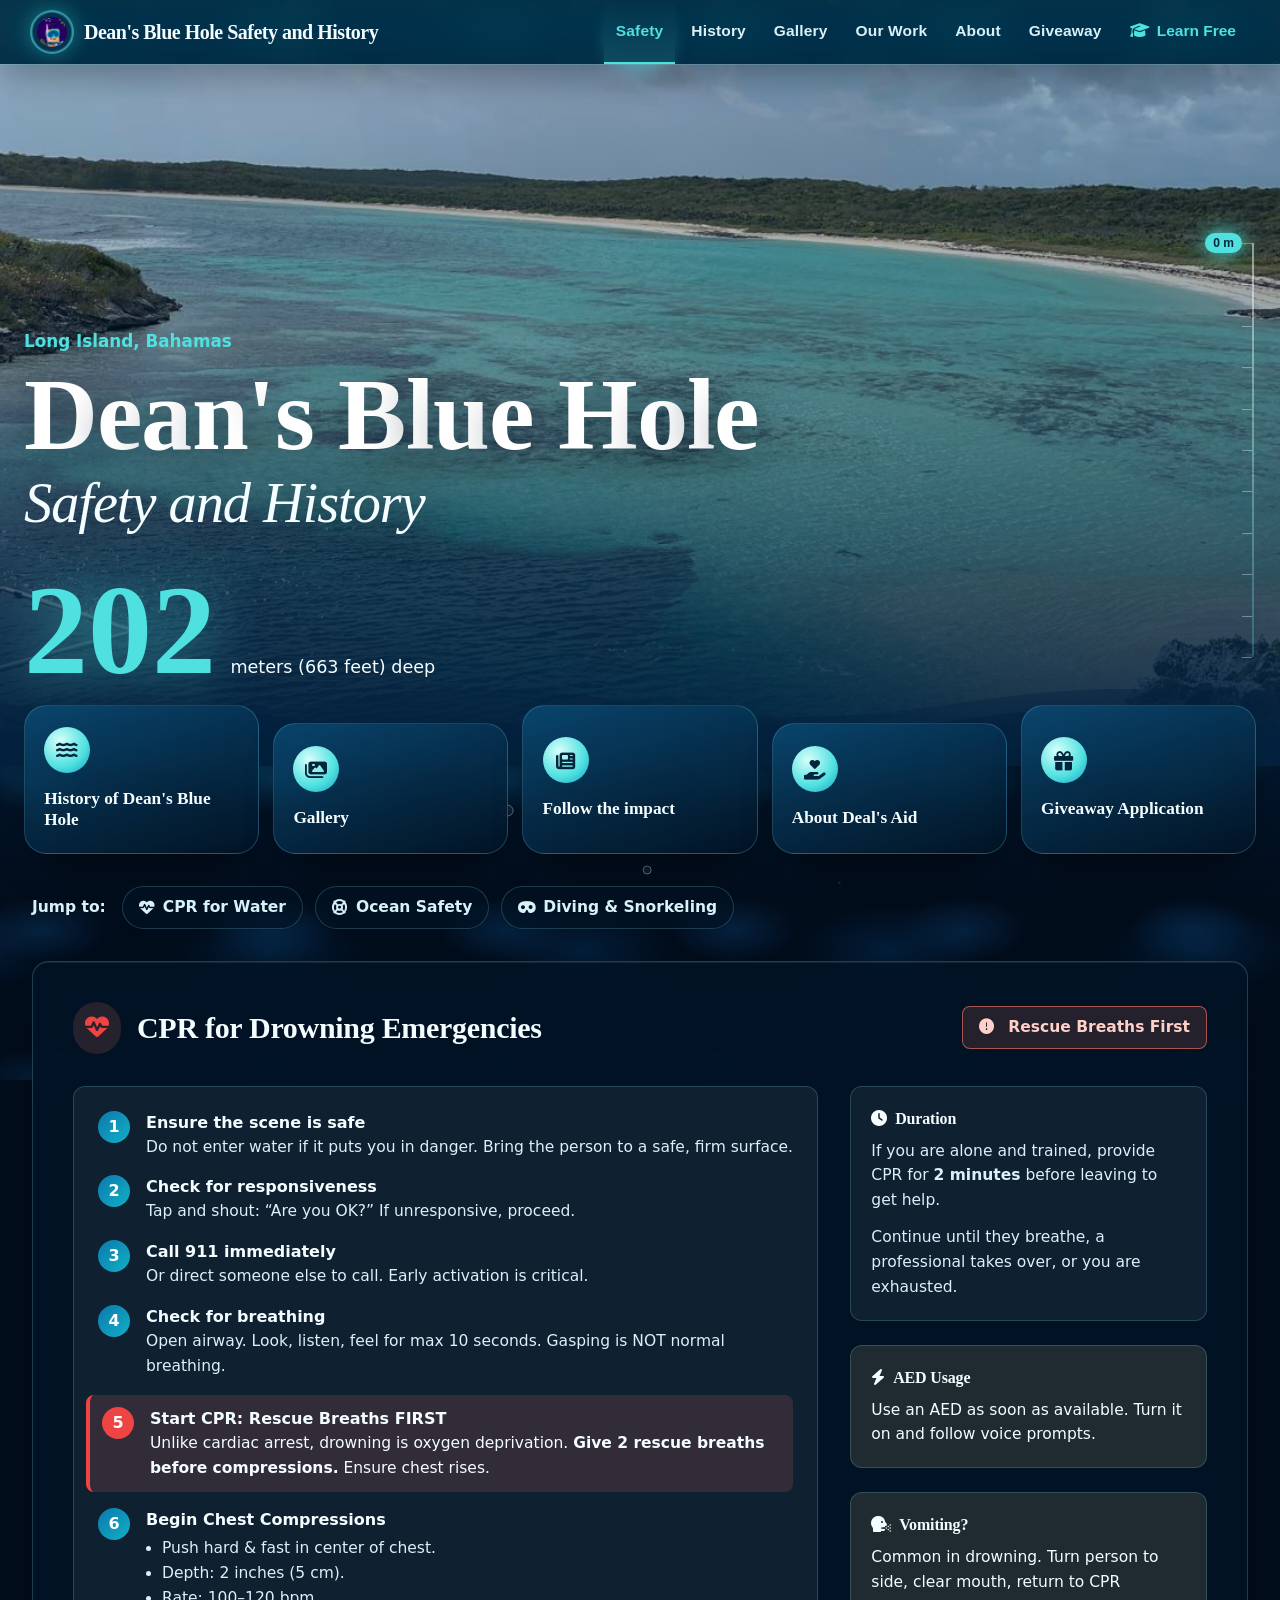
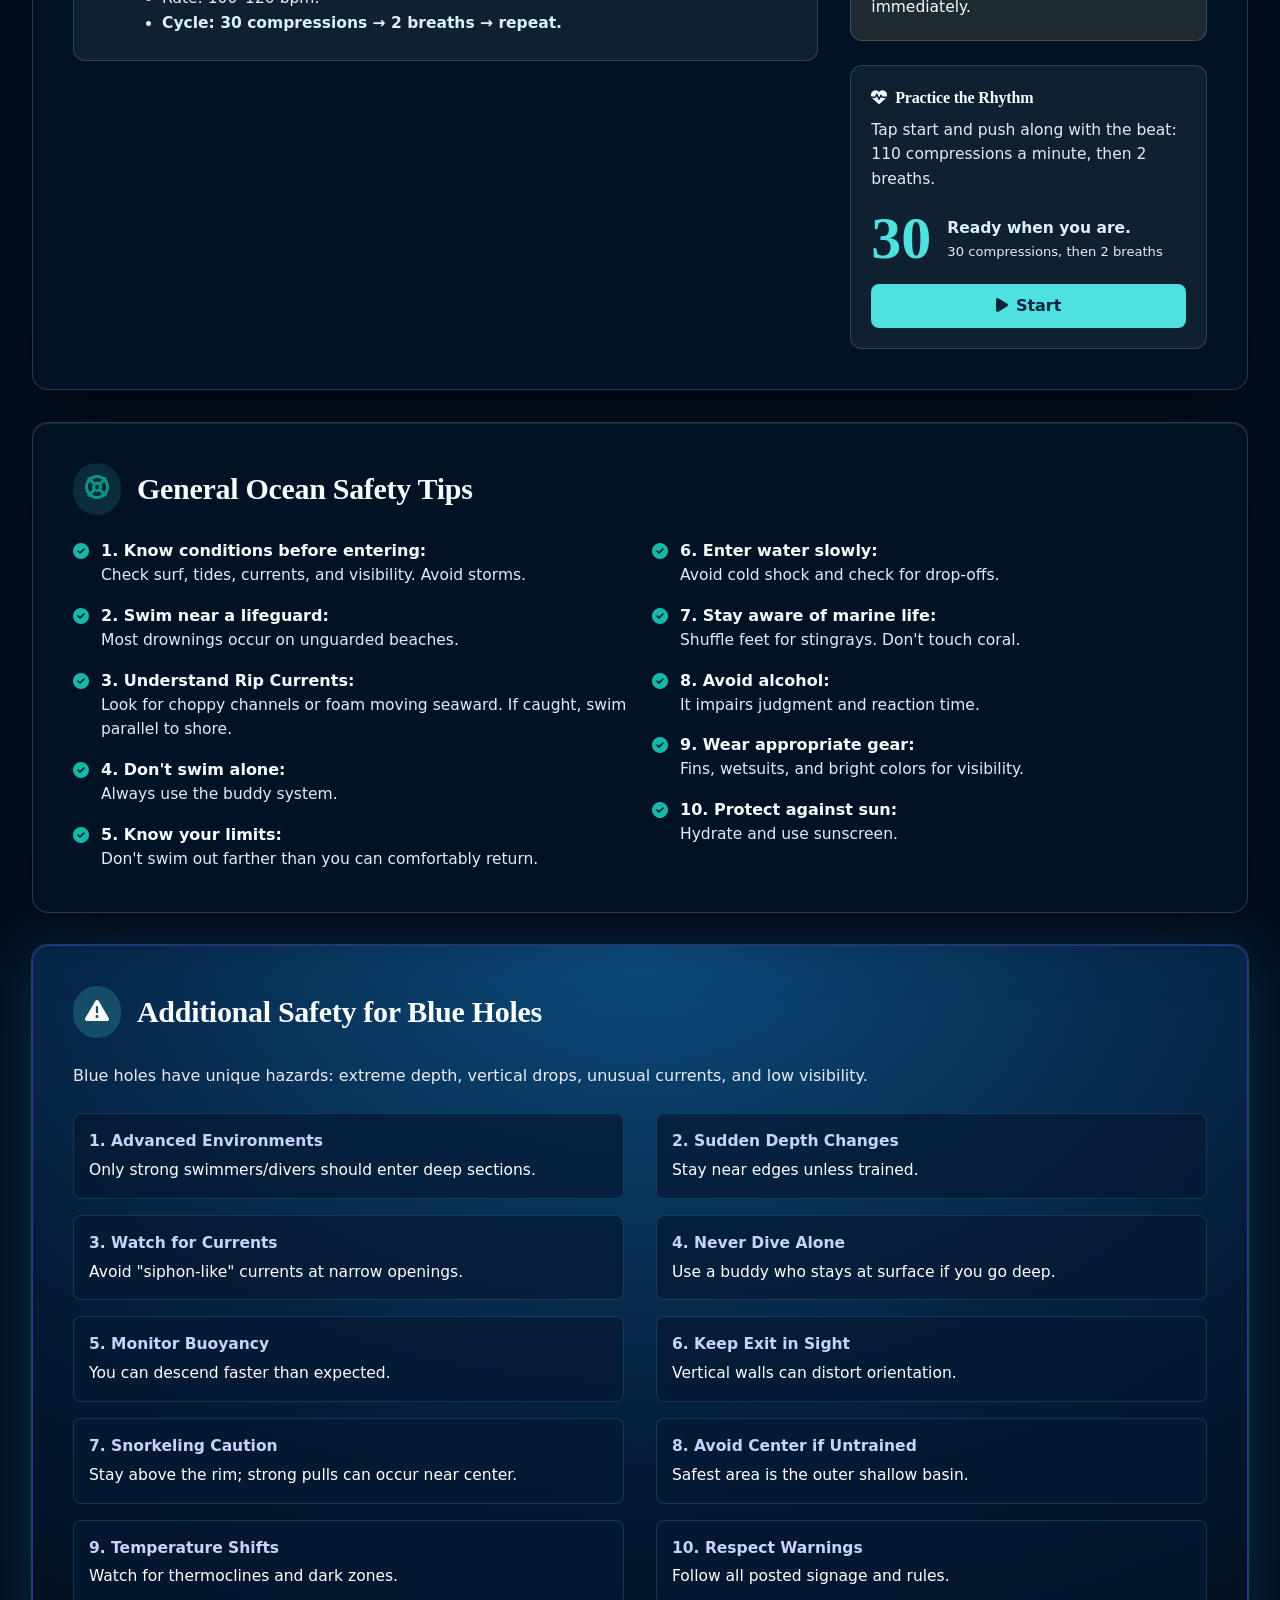
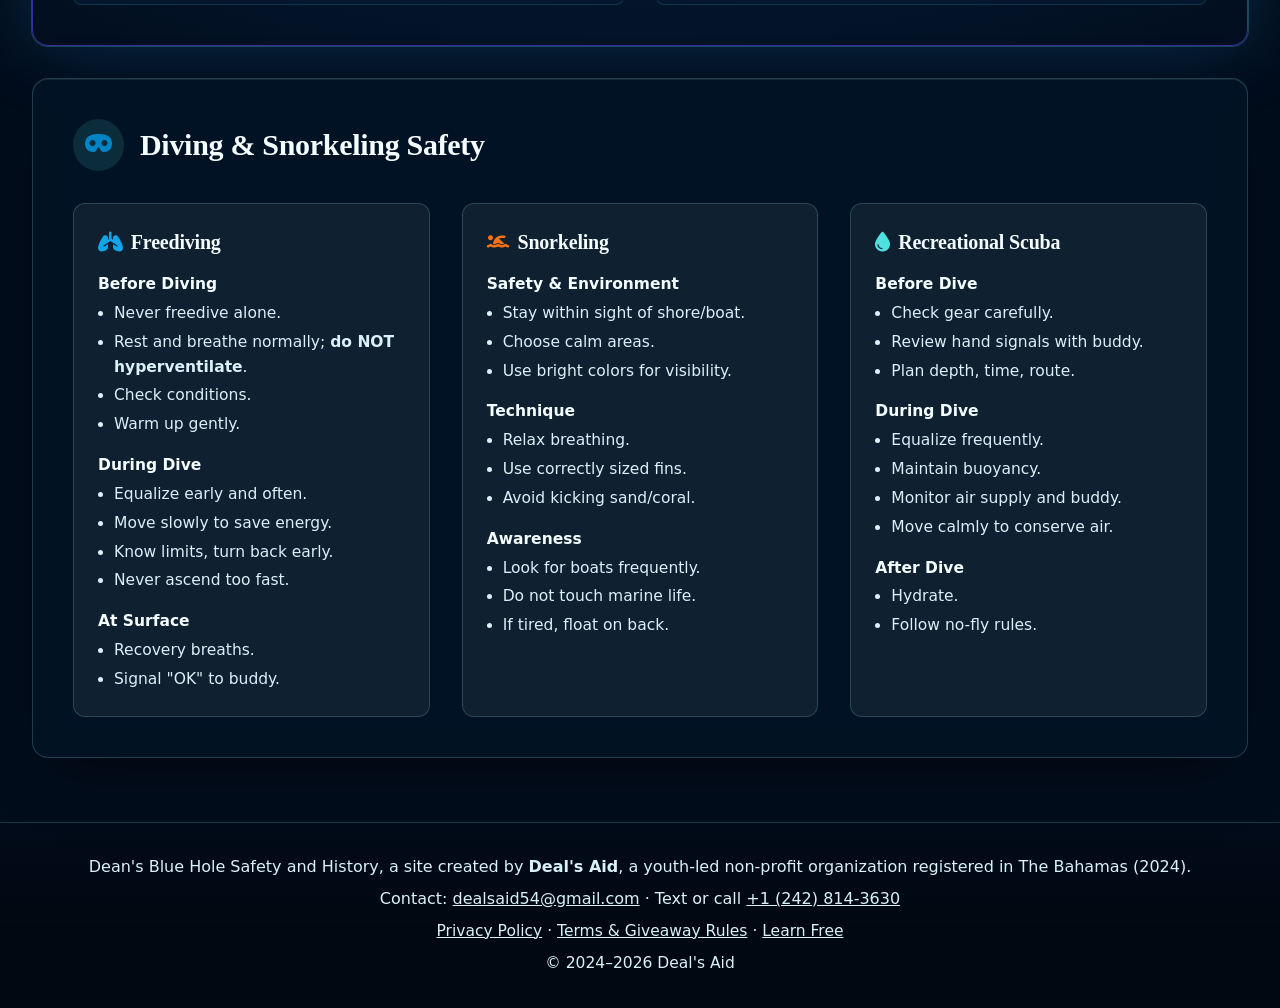
==== index.html @ 51ee0160 "Privacy, legal and security pass - Add Privacy Policy and Terms & Giveaway Rules pages, linked from " ====
<!DOCTYPE html>
<html lang="en">
<head>
    <meta charset="UTF-8">
    <meta name="viewport" content="width=device-width, initial-scale=1.0">
    <title>dealsaid</title>
    <!-- Favicon provided by user -->
    <link rel="icon" type="image/png" href="favicon-round.png">
    <link rel="apple-touch-icon" href="oceanfavicon.png">
    
    <!-- Tailwind CSS for styling -->
    <!-- Security: only this site's own files, Google Fonts and Formspree may load -->
    <meta http-equiv="Content-Security-Policy" content="default-src 'self'; script-src 'self' 'unsafe-inline'; style-src 'self' 'unsafe-inline' https://fonts.googleapis.com; font-src 'self' https://fonts.gstatic.com; img-src 'self' data:; media-src 'self'; connect-src 'self' https://formspree.io; form-action https://formspree.io; base-uri 'self'; object-src 'none'">
    <meta name="referrer" content="strict-origin-when-cross-origin">
    <!-- Styles are built and stored in this repo, not loaded live from a third party -->
    <link rel="stylesheet" href="tailwind.css?v=1">
    
    <!-- Font Awesome for Icons -->
    <link rel="stylesheet" href="vendor/fontawesome/css/all.min.css">

    <style>
        /* Custom Animations */
        .fade-in {
            animation: fadeIn 0.5s ease-in-out;
        }

        @keyframes fadeIn {
            from { opacity: 0; transform: translateY(10px); }
            to { opacity: 1; transform: translateY(0); }
        }

        /* Tab Active State */
        .tab-btn.active {
            color: #0ea5e9; /* Sky blue 500 */
            border-bottom: 2px solid #0ea5e9;
            background-color: rgba(14, 165, 233, 0.1);
        }
        
        /* Mobile Menu Transitions */
        #mobile-menu {
            transition: max-height 0.3s ease-in-out;
        }

        /* Custom scrollbar for better aesthetics */
        ::-webkit-scrollbar {
            width: 8px;
        }
        ::-webkit-scrollbar-track {
            background: #f1f5f9;
        }
        ::-webkit-scrollbar-thumb {
            background: #cbd5e1;
            border-radius: 4px;
        }
        ::-webkit-scrollbar-thumb:hover {
            background: #94a3b8;
        }
    </style>
</head>
<body class="bg-slate-50 text-slate-800 font-sans min-h-screen flex flex-col">

    <!-- Header & Navigation -->
    <header class="bg-white shadow-md sticky top-0 z-50">
        <div class="max-w-7xl mx-auto px-4 sm:px-6 lg:px-8">
            <div class="flex justify-between items-center h-16">
                <!-- Logo / Title -->
                <div class="flex-shrink-0 flex items-center gap-3">
                    <img src="oceanfavicon.png" alt="Logo" class="h-10 w-10 rounded-full border border-blue-100 p-1">
                    <h1 class="text-xl font-bold text-blue-900 tracking-tight hidden sm:block">Dean's Blue Hole Safety and History</h1>
                    <h1 class="text-lg font-bold text-blue-900 tracking-tight sm:hidden">Dean's Blue Hole Safety</h1>
                </div>

                <!-- Desktop Navigation -->
                <nav class="hidden md:flex space-x-1 h-full" aria-label="Main">
                    <button onclick="switchTab('safety')" class="tab-btn active px-3 py-2 text-sm font-medium text-slate-500 hover:text-blue-600 transition-colors h-full flex items-center border-b-2 border-transparent">
                        Safety
                    </button>
                    <button onclick="switchTab('history')" class="tab-btn px-3 py-2 text-sm font-medium text-slate-500 hover:text-blue-600 transition-colors h-full flex items-center border-b-2 border-transparent">
                        History
                    </button>
                    <button onclick="switchTab('gallery')" class="tab-btn px-3 py-2 text-sm font-medium text-slate-500 hover:text-blue-600 transition-colors h-full flex items-center border-b-2 border-transparent">
                        Gallery
                    </button>
                    <button onclick="switchTab('work')" class="tab-btn px-3 py-2 text-sm font-medium text-slate-500 hover:text-blue-600 transition-colors h-full flex items-center border-b-2 border-transparent">
                        Our Work
                    </button>
                    <button onclick="switchTab('about')" class="tab-btn px-3 py-2 text-sm font-medium text-slate-500 hover:text-blue-600 transition-colors h-full flex items-center border-b-2 border-transparent">
                        About
                    </button>
                    <button onclick="switchTab('scholarship')" class="tab-btn px-3 py-2 text-sm font-medium text-slate-500 hover:text-blue-600 transition-colors h-full flex items-center border-b-2 border-transparent">
                        Giveaway
                    </button>
                    <a href="learn/index.html" class="learn-link px-3 py-2 text-sm transition-colors h-full flex items-center gap-2 border-b-2 border-transparent hover:border-blue-600">
                        <i class="fas fa-graduation-cap"></i> Learn Free
                    </a>
                </nav>

                <!-- Mobile Menu Button -->
                <div class="md:hidden flex items-center">
                    <button onclick="toggleMobileMenu()" class="text-slate-500 hover:text-blue-600 focus:outline-none p-2">
                        <i class="fas fa-bars text-xl"></i>
                    </button>
                </div>
            </div>
        </div>

        <!-- Mobile Navigation Menu -->
        <div id="mobile-menu" class="hidden md:hidden bg-white border-t border-slate-100 overflow-hidden shadow-lg absolute w-full z-50">
            <div class="px-2 pt-2 pb-3 space-y-1">
                <button onclick="switchTab('safety')" class="w-full text-left block px-3 py-3 rounded-md text-base font-medium text-slate-700 hover:bg-blue-50 hover:text-blue-700 border-b border-slate-100">Safety</button>
                <button onclick="switchTab('history')" class="w-full text-left block px-3 py-3 rounded-md text-base font-medium text-slate-700 hover:bg-blue-50 hover:text-blue-700 border-b border-slate-100">History</button>
                <button onclick="switchTab('gallery')" class="w-full text-left block px-3 py-3 rounded-md text-base font-medium text-slate-700 hover:bg-blue-50 hover:text-blue-700 border-b border-slate-100">Gallery</button>
                <button onclick="switchTab('work')" class="w-full text-left block px-3 py-3 rounded-md text-base font-medium text-slate-700 hover:bg-blue-50 hover:text-blue-700 border-b border-slate-100">Our Work</button>
                <button onclick="switchTab('about')" class="w-full text-left block px-3 py-3 rounded-md text-base font-medium text-slate-700 hover:bg-blue-50 hover:text-blue-700 border-b border-slate-100">About</button>
                <button onclick="switchTab('scholarship')" class="w-full text-left block px-3 py-3 rounded-md text-base font-medium text-slate-700 hover:bg-blue-50 hover:text-blue-700 border-b border-slate-100">Giveaway</button>
                <a href="learn/index.html" class="learn-link w-full text-left block px-3 py-3 rounded-md text-base hover:bg-blue-50"><i class="fas fa-graduation-cap mr-2"></i>Learn Free (MGT courses)</a>
            </div>
        </div>
    </header>

    <!-- Main Content Area -->
    <main class="flex-grow max-w-7xl mx-auto px-4 sm:px-6 lg:px-8 py-8 w-full">

        <!-- TAB 1: Safety (CPR, Ocean Safety, Diving & Snorkeling) -->
        <section id="safety" class="tab-content fade-in">
            <div class="space-y-8">
                <div class="flex flex-wrap items-center gap-3">
                    <span class="text-sm font-semibold text-slate-500 mr-1">Jump to:</span>
                    <button onclick="jumpTo('safety-cpr')" class="inline-flex items-center gap-2 px-4 py-2 rounded-full bg-white border border-slate-200 text-sm font-semibold text-slate-700 hover:bg-blue-50 hover:text-blue-700 hover:border-blue-300 shadow-sm transition-colors"><i class="fas fa-heart-pulse text-red-500"></i> CPR for Water</button>
                    <button onclick="jumpTo('safety-ocean')" class="inline-flex items-center gap-2 px-4 py-2 rounded-full bg-white border border-slate-200 text-sm font-semibold text-slate-700 hover:bg-blue-50 hover:text-blue-700 hover:border-blue-300 shadow-sm transition-colors"><i class="fas fa-life-ring text-teal-500"></i> Ocean Safety</button>
                    <button onclick="jumpTo('safety-diving')" class="inline-flex items-center gap-2 px-4 py-2 rounded-full bg-white border border-slate-200 text-sm font-semibold text-slate-700 hover:bg-blue-50 hover:text-blue-700 hover:border-blue-300 shadow-sm transition-colors"><i class="fas fa-mask text-sky-500"></i> Diving &amp; Snorkeling</button>
                </div>
                <div id="safety-cpr" class="scroll-mt-24">
            <div class="bg-white rounded-2xl shadow-sm p-6 md:p-10 border border-slate-100">
                <div class="flex flex-col md:flex-row md:items-center justify-between gap-4 mb-8">
                    <div class="flex items-center gap-4">
                        <div class="bg-red-100 p-3 rounded-full text-red-500">
                            <i class="fas fa-heart-pulse text-2xl"></i>
                        </div>
                        <h2 class="text-3xl font-bold text-slate-900">CPR for Drowning Emergencies</h2>
                    </div>
                    <div class="bg-red-50 text-red-700 px-4 py-2 rounded-lg text-sm font-semibold border border-red-200">
                        <i class="fas fa-exclamation-circle mr-2"></i> Rescue Breaths First
                    </div>
                </div>
                
                <div class="grid md:grid-cols-3 gap-8">
                    <!-- Main Steps -->
                    <div class="md:col-span-2 space-y-6">
                        <div class="bg-slate-50 rounded-xl p-6 border border-slate-200">
                            <ol class="space-y-4">
                                <li class="flex gap-4">
                                    <span class="flex-shrink-0 w-8 h-8 flex items-center justify-center bg-blue-600 text-white rounded-full font-bold">1</span>
                                    <div>
                                        <h4 class="font-bold text-slate-800">Ensure the scene is safe</h4>
                                        <p class="text-slate-600 text-sm">Do not enter water if it puts you in danger. Bring the person to a safe, firm surface.</p>
                                    </div>
                                </li>
                                <li class="flex gap-4">
                                    <span class="flex-shrink-0 w-8 h-8 flex items-center justify-center bg-blue-600 text-white rounded-full font-bold">2</span>
                                    <div>
                                        <h4 class="font-bold text-slate-800">Check for responsiveness</h4>
                                        <p class="text-slate-600 text-sm">Tap and shout: “Are you OK?” If unresponsive, proceed.</p>
                                    </div>
                                </li>
                                <li class="flex gap-4">
                                    <span class="flex-shrink-0 w-8 h-8 flex items-center justify-center bg-blue-600 text-white rounded-full font-bold">3</span>
                                    <div>
                                        <h4 class="font-bold text-slate-800">Call 911 immediately</h4>
                                        <p class="text-slate-600 text-sm">Or direct someone else to call. Early activation is critical.</p>
                                    </div>
                                </li>
                                <li class="flex gap-4">
                                    <span class="flex-shrink-0 w-8 h-8 flex items-center justify-center bg-blue-600 text-white rounded-full font-bold">4</span>
                                    <div>
                                        <h4 class="font-bold text-slate-800">Check for breathing</h4>
                                        <p class="text-slate-600 text-sm">Open airway. Look, listen, feel for max 10 seconds. Gasping is NOT normal breathing.</p>
                                    </div>
                                </li>
                                <li class="flex gap-4 bg-red-50 p-3 rounded-lg -ml-3 border-l-4 border-red-500">
                                    <span class="flex-shrink-0 w-8 h-8 flex items-center justify-center bg-red-500 text-white rounded-full font-bold">5</span>
                                    <div>
                                        <h4 class="font-bold text-red-800">Start CPR: Rescue Breaths FIRST</h4>
                                        <p class="text-red-700 text-sm">Unlike cardiac arrest, drowning is oxygen deprivation. <strong>Give 2 rescue breaths before compressions.</strong> Ensure chest rises.</p>
                                    </div>
                                </li>
                                <li class="flex gap-4">
                                    <span class="flex-shrink-0 w-8 h-8 flex items-center justify-center bg-blue-600 text-white rounded-full font-bold">6</span>
                                    <div>
                                        <h4 class="font-bold text-slate-800">Begin Chest Compressions</h4>
                                        <ul class="text-slate-600 text-sm list-disc pl-4 mt-1">
                                            <li>Push hard & fast in center of chest.</li>
                                            <li>Depth: 2 inches (5 cm).</li>
                                            <li>Rate: 100–120 bpm.</li>
                                            <li><strong>Cycle: 30 compressions → 2 breaths → repeat.</strong></li>
                                        </ul>
                                    </div>
                                </li>
                            </ol>
                        </div>
                    </div>

                    <!-- Sidebar Info -->
                    <div class="space-y-6">
                        <div class="bg-blue-50 p-5 rounded-xl border border-blue-100">
                            <h3 class="font-bold text-blue-900 mb-2"><i class="fas fa-clock mr-2"></i>Duration</h3>
                            <p class="text-sm text-blue-800 mb-3">If you are alone and trained, provide CPR for <strong>2 minutes</strong> before leaving to get help.</p>
                            <p class="text-sm text-blue-800">Continue until they breathe, a professional takes over, or you are exhausted.</p>
                        </div>

                        <div class="bg-yellow-50 p-5 rounded-xl border border-yellow-100">
                            <h3 class="font-bold text-yellow-900 mb-2"><i class="fas fa-bolt mr-2"></i>AED Usage</h3>
                            <p class="text-sm text-yellow-800">Use an AED as soon as available. Turn it on and follow voice prompts.</p>
                        </div>

                         <div class="bg-orange-50 p-5 rounded-xl border border-orange-100">
                            <h3 class="font-bold text-orange-900 mb-2"><i class="fas fa-head-side-cough mr-2"></i>Vomiting?</h3>
                            <p class="text-sm text-orange-800">Common in drowning. Turn person to side, clear mouth, return to CPR immediately.</p>
                        </div>

                        <!-- CPR rhythm pacer -->
                        <div id="pacer" class="pacer bg-blue-50 p-5 rounded-xl border border-blue-100" role="group" aria-label="CPR compression pacer">
                            <h3 class="font-bold text-blue-900 mb-2"><i class="fas fa-heart-pulse mr-2"></i>Practice the Rhythm</h3>
                            <p class="text-sm text-blue-800 mb-4">Tap start and push along with the beat: 110 compressions a minute, then 2 breaths.</p>
                            <div class="flex items-center gap-4">
                                <span id="pacerCount" class="pacer-count" aria-hidden="true">30</span>
                                <div class="min-w-0">
                                    <p id="pacerState" class="pacer-state text-sm text-blue-800 font-semibold" aria-live="polite">Ready when you are.</p>
                                    <p id="pacerCycle" class="text-xs text-slate-500 mt-1">30 compressions, then 2 breaths</p>
                                </div>
                            </div>
                            <button type="button" id="pacerBtn" aria-pressed="false" class="pacer-btn mt-4 w-full font-bold py-2.5 px-4 rounded-lg">
                                <i class="fas fa-play mr-2"></i>Start
                            </button>
                        </div>
                    </div>
                </div>
            </div>
        </div>
                <div id="safety-ocean" class="scroll-mt-24"><div class="space-y-8">
                <!-- General Ocean Safety -->
                <div class="bg-white rounded-2xl shadow-sm p-6 md:p-10 border border-slate-100">
                    <div class="flex items-center gap-4 mb-6">
                        <div class="bg-teal-100 p-3 rounded-full text-teal-600">
                            <i class="fas fa-life-ring text-2xl"></i>
                        </div>
                        <h2 class="text-3xl font-bold text-slate-900">General Ocean Safety Tips</h2>
                    </div>

                    <div class="grid md:grid-cols-2 gap-6">
                        <ul class="space-y-4">
                            <li class="flex items-start gap-3">
                                <i class="fas fa-check-circle text-teal-500 mt-1"></i>
                                <div>
                                    <strong class="text-slate-800">1. Know conditions before entering:</strong>
                                    <p class="text-slate-600 text-sm">Check surf, tides, currents, and visibility. Avoid storms.</p>
                                </div>
                            </li>
                            <li class="flex items-start gap-3">
                                <i class="fas fa-check-circle text-teal-500 mt-1"></i>
                                <div>
                                    <strong class="text-slate-800">2. Swim near a lifeguard:</strong>
                                    <p class="text-slate-600 text-sm">Most drownings occur on unguarded beaches.</p>
                                </div>
                            </li>
                            <li class="flex items-start gap-3">
                                <i class="fas fa-check-circle text-teal-500 mt-1"></i>
                                <div>
                                    <strong class="text-slate-800">3. Understand Rip Currents:</strong>
                                    <p class="text-slate-600 text-sm">Look for choppy channels or foam moving seaward. If caught, swim parallel to shore.</p>
                                </div>
                            </li>
                            <li class="flex items-start gap-3">
                                <i class="fas fa-check-circle text-teal-500 mt-1"></i>
                                <div>
                                    <strong class="text-slate-800">4. Don't swim alone:</strong>
                                    <p class="text-slate-600 text-sm">Always use the buddy system.</p>
                                </div>
                            </li>
                            <li class="flex items-start gap-3">
                                <i class="fas fa-check-circle text-teal-500 mt-1"></i>
                                <div>
                                    <strong class="text-slate-800">5. Know your limits:</strong>
                                    <p class="text-slate-600 text-sm">Don't swim out farther than you can comfortably return.</p>
                                </div>
                            </li>
                        </ul>
                        <ul class="space-y-4">
                             <li class="flex items-start gap-3">
                                <i class="fas fa-check-circle text-teal-500 mt-1"></i>
                                <div>
                                    <strong class="text-slate-800">6. Enter water slowly:</strong>
                                    <p class="text-slate-600 text-sm">Avoid cold shock and check for drop-offs.</p>
                                </div>
                            </li>
                            <li class="flex items-start gap-3">
                                <i class="fas fa-check-circle text-teal-500 mt-1"></i>
                                <div>
                                    <strong class="text-slate-800">7. Stay aware of marine life:</strong>
                                    <p class="text-slate-600 text-sm">Shuffle feet for stingrays. Don't touch coral.</p>
                                </div>
                            </li>
                            <li class="flex items-start gap-3">
                                <i class="fas fa-check-circle text-teal-500 mt-1"></i>
                                <div>
                                    <strong class="text-slate-800">8. Avoid alcohol:</strong>
                                    <p class="text-slate-600 text-sm">It impairs judgment and reaction time.</p>
                                </div>
                            </li>
                             <li class="flex items-start gap-3">
                                <i class="fas fa-check-circle text-teal-500 mt-1"></i>
                                <div>
                                    <strong class="text-slate-800">9. Wear appropriate gear:</strong>
                                    <p class="text-slate-600 text-sm">Fins, wetsuits, and bright colors for visibility.</p>
                                </div>
                            </li>
                             <li class="flex items-start gap-3">
                                <i class="fas fa-check-circle text-teal-500 mt-1"></i>
                                <div>
                                    <strong class="text-slate-800">10. Protect against sun:</strong>
                                    <p class="text-slate-600 text-sm">Hydrate and use sunscreen.</p>
                                </div>
                            </li>
                        </ul>
                    </div>
                </div>

                <!-- Blue Hole Specific Safety -->
                <div class="bg-indigo-900 rounded-2xl shadow-sm p-6 md:p-10 border border-indigo-800 text-white">
                    <div class="flex items-center gap-4 mb-6">
                        <div class="bg-indigo-700 p-3 rounded-full text-white">
                            <i class="fas fa-exclamation-triangle text-2xl"></i>
                        </div>
                        <h2 class="text-3xl font-bold">Additional Safety for Blue Holes</h2>
                    </div>
                    <p class="mb-6 opacity-90">Blue holes have unique hazards: extreme depth, vertical drops, unusual currents, and low visibility.</p>

                    <div class="grid md:grid-cols-2 gap-x-8 gap-y-4 text-sm">
                        <div class="bg-indigo-800 bg-opacity-50 p-4 rounded-lg">
                            <strong class="block text-indigo-200 mb-1">1. Advanced Environments</strong>
                            Only strong swimmers/divers should enter deep sections.
                        </div>
                        <div class="bg-indigo-800 bg-opacity-50 p-4 rounded-lg">
                            <strong class="block text-indigo-200 mb-1">2. Sudden Depth Changes</strong>
                            Stay near edges unless trained.
                        </div>
                        <div class="bg-indigo-800 bg-opacity-50 p-4 rounded-lg">
                            <strong class="block text-indigo-200 mb-1">3. Watch for Currents</strong>
                            Avoid "siphon-like" currents at narrow openings.
                        </div>
                        <div class="bg-indigo-800 bg-opacity-50 p-4 rounded-lg">
                            <strong class="block text-indigo-200 mb-1">4. Never Dive Alone</strong>
                            Use a buddy who stays at surface if you go deep.
                        </div>
                        <div class="bg-indigo-800 bg-opacity-50 p-4 rounded-lg">
                            <strong class="block text-indigo-200 mb-1">5. Monitor Buoyancy</strong>
                            You can descend faster than expected.
                        </div>
                        <div class="bg-indigo-800 bg-opacity-50 p-4 rounded-lg">
                            <strong class="block text-indigo-200 mb-1">6. Keep Exit in Sight</strong>
                            Vertical walls can distort orientation.
                        </div>
                        <div class="bg-indigo-800 bg-opacity-50 p-4 rounded-lg">
                            <strong class="block text-indigo-200 mb-1">7. Snorkeling Caution</strong>
                            Stay above the rim; strong pulls can occur near center.
                        </div>
                        <div class="bg-indigo-800 bg-opacity-50 p-4 rounded-lg">
                            <strong class="block text-indigo-200 mb-1">8. Avoid Center if Untrained</strong>
                            Safest area is the outer shallow basin.
                        </div>
                        <div class="bg-indigo-800 bg-opacity-50 p-4 rounded-lg">
                            <strong class="block text-indigo-200 mb-1">9. Temperature Shifts</strong>
                            Watch for thermoclines and dark zones.
                        </div>
                        <div class="bg-indigo-800 bg-opacity-50 p-4 rounded-lg">
                            <strong class="block text-indigo-200 mb-1">10. Respect Warnings</strong>
                            Follow all posted signage and rules.
                        </div>
                    </div>
                </div>
            </div></div>
                <div id="safety-diving" class="scroll-mt-24">
            <div class="bg-white rounded-2xl shadow-sm p-6 md:p-10 border border-slate-100">
                <div class="flex items-center gap-4 mb-8">
                    <div class="bg-sky-100 p-3 rounded-full text-sky-600">
                        <i class="fas fa-mask text-2xl"></i>
                    </div>
                    <h2 class="text-3xl font-bold text-slate-900">Diving & Snorkeling Safety</h2>
                </div>

                <div class="grid lg:grid-cols-3 gap-8">
                    <!-- Freediving Column -->
                    <div class="bg-slate-50 rounded-xl p-6 border border-slate-200 flex flex-col">
                        <h3 class="text-xl font-bold text-slate-800 mb-4 flex items-center gap-2">
                            <i class="fas fa-lungs text-sky-500"></i> Freediving
                        </h3>
                        <div class="space-y-4 flex-grow text-sm text-slate-600">
                            <div>
                                <strong class="text-slate-900 block mb-1">Before Diving</strong>
                                <ul class="list-disc pl-4 space-y-1">
                                    <li>Never freedive alone.</li>
                                    <li>Rest and breathe normally; <strong>do NOT hyperventilate</strong>.</li>
                                    <li>Check conditions.</li>
                                    <li>Warm up gently.</li>
                                </ul>
                            </div>
                            <div>
                                <strong class="text-slate-900 block mb-1">During Dive</strong>
                                <ul class="list-disc pl-4 space-y-1">
                                    <li>Equalize early and often.</li>
                                    <li>Move slowly to save energy.</li>
                                    <li>Know limits, turn back early.</li>
                                    <li>Never ascend too fast.</li>
                                </ul>
                            </div>
                            <div>
                                <strong class="text-slate-900 block mb-1">At Surface</strong>
                                <ul class="list-disc pl-4 space-y-1">
                                    <li>Recovery breaths.</li>
                                    <li>Signal "OK" to buddy.</li>
                                </ul>
                            </div>
                        </div>
                    </div>

                    <!-- Snorkeling Column -->
                    <div class="bg-slate-50 rounded-xl p-6 border border-slate-200 flex flex-col">
                        <h3 class="text-xl font-bold text-slate-800 mb-4 flex items-center gap-2">
                            <i class="fas fa-swimmer text-orange-500"></i> Snorkeling
                        </h3>
                        <div class="space-y-4 flex-grow text-sm text-slate-600">
                            <div>
                                <strong class="text-slate-900 block mb-1">Safety & Environment</strong>
                                <ul class="list-disc pl-4 space-y-1">
                                    <li>Stay within sight of shore/boat.</li>
                                    <li>Choose calm areas.</li>
                                    <li>Use bright colors for visibility.</li>
                                </ul>
                            </div>
                            <div>
                                <strong class="text-slate-900 block mb-1">Technique</strong>
                                <ul class="list-disc pl-4 space-y-1">
                                    <li>Relax breathing.</li>
                                    <li>Use correctly sized fins.</li>
                                    <li>Avoid kicking sand/coral.</li>
                                </ul>
                            </div>
                            <div>
                                <strong class="text-slate-900 block mb-1">Awareness</strong>
                                <ul class="list-disc pl-4 space-y-1">
                                    <li>Look for boats frequently.</li>
                                    <li>Do not touch marine life.</li>
                                    <li>If tired, float on back.</li>
                                </ul>
                            </div>
                        </div>
                    </div>

                    <!-- Scuba Column -->
                    <div class="bg-slate-50 rounded-xl p-6 border border-slate-200 flex flex-col">
                        <h3 class="text-xl font-bold text-slate-800 mb-4 flex items-center gap-2">
                            <i class="fas fa-tint text-blue-600"></i> Recreational Scuba
                        </h3>
                        <div class="space-y-4 flex-grow text-sm text-slate-600">
                            <div>
                                <strong class="text-slate-900 block mb-1">Before Dive</strong>
                                <ul class="list-disc pl-4 space-y-1">
                                    <li>Check gear carefully.</li>
                                    <li>Review hand signals with buddy.</li>
                                    <li>Plan depth, time, route.</li>
                                </ul>
                            </div>
                            <div>
                                <strong class="text-slate-900 block mb-1">During Dive</strong>
                                <ul class="list-disc pl-4 space-y-1">
                                    <li>Equalize frequently.</li>
                                    <li>Maintain buoyancy.</li>
                                    <li>Monitor air supply and buddy.</li>
                                    <li>Move calmly to conserve air.</li>
                                </ul>
                            </div>
                            <div>
                                <strong class="text-slate-900 block mb-1">After Dive</strong>
                                <ul class="list-disc pl-4 space-y-1">
                                    <li>Hydrate.</li>
                                    <li>Follow no-fly rules.</li>
                                </ul>
                            </div>
                        </div>
                    </div>
                </div>
            </div>
        </div>
            </div>
        </section>

        <!-- TAB 2: Dean's Blue Hole History -->
        <section id="history" class="tab-content hidden fade-in">
            <div class="bg-white rounded-2xl shadow-sm p-6 md:p-10 border border-slate-100">
                <div class="flex items-center gap-4 mb-6">
                    <div class="bg-blue-900 p-3 rounded-full text-white">
                        <i class="fas fa-water text-2xl"></i>
                    </div>
                    <h2 class="text-3xl font-bold text-slate-900">History of Dean's Blue Hole</h2>
                </div>

                <!-- Hero Image -->
                <div class="relative h-64 md:h-80 w-full rounded-xl mb-8 overflow-hidden bg-slate-200">
                    <img src="WhatsApp Image 2025-11-25 at 8.54.27 PM (5).jpeg" alt="Dean's Blue Hole" class="w-full h-full object-cover">
                    <div class="absolute bottom-0 left-0 right-0 bg-gradient-to-t from-black/70 to-transparent p-6">
                        <div class="text-white">
                            <h3 class="text-2xl font-bold">The World's Second-Deepest Known Blue Hole</h3>
                            <p class="opacity-90">Long Island, Bahamas</p>
                        </div>
                    </div>
                </div>

                <div class="grid md:grid-cols-2 gap-10">
                    <div class="prose max-w-none text-slate-600">
                        <h3 class="text-xl font-bold text-slate-800 mb-3">Formation & Geography</h3>
                        <p class="mb-4">
                            Blue holes are mysterious geological remnants of the Ice Age: vast, vertical sinkholes formed when ancient caverns in limestone collapsed and were later flooded as sea levels rose. Their striking dark-navy coloration, visible even from the air, comes from their extreme depth and narrow openings that plunge into expansive underwater voids.
                        </p>
                        <p class="mb-4">
                             Among the many blue holes found worldwide, few compare to the mesmerizing beauty and significance of Dean’s Blue Hole, located on Long Island in the Bahamas.
                        </p>
                        <div class="bg-slate-50 p-4 rounded-lg border-l-4 border-blue-500 my-4">
                            <p class="italic text-slate-700">"At 202 meters (663 feet) deep, Dean’s Blue Hole is the second deepest known blue hole in the world."</p>
                        </div>
                         <p class="mb-4">
                            Its entrance, a relatively modest 30 meters across, widens dramatically into a cavern nearly 100 meters in diameter, enclosed on three sides by a natural rock amphitheater and on the fourth by a brilliant turquoise lagoon.
                        </p>
                    </div>

                    <div class="prose max-w-none text-slate-600">
                        <h3 class="text-xl font-bold text-slate-800 mb-3">Freediving & Records</h3>
                        <p class="mb-4">
                            Dean’s Blue Hole is famous as the annual home of the <strong>Vertical Blue Freediving Competition</strong>, one of the most prestigious events in the sport. Competitors travel from around the globe to witness world-class athletes attempt to reach staggering depths on a single breath.
                        </p>
                        <p class="mb-4">
                            The site has hosted numerous record-breaking dives, including William Trubridge’s finless descent to 92 meters in 2010. However, it has also seen tragedy, such as the loss of Nicholas Mevoli in 2013, underscoring the risks of the sport.
                        </p>
                        <h3 class="text-xl font-bold text-slate-800 mb-3">Today</h3>
                        <p>
                            Today, Dean’s Blue Hole remains a place of wonder, an irresistible blend of natural beauty, geological mystery, and human ambition. It invites adventurers to be bold but curious, respecting the techniques and safety practices essential for exploring such profound depths.
                        </p>
                    </div>
                </div>
            </div>
        </section>

        <!-- TAB 5: Gallery -->
        <section id="gallery" class="tab-content hidden fade-in">
            <div class="bg-white rounded-2xl shadow-sm p-6 md:p-10 border border-slate-100">
                <div class="flex items-center gap-4 mb-6">
                    <div class="bg-purple-100 p-3 rounded-full text-purple-600">
                        <i class="fas fa-images text-2xl"></i>
                    </div>
                    <h2 class="text-3xl font-bold text-slate-900">Gallery</h2>
                </div>

                <p class="text-slate-600 mb-6">Explore the breathtaking beauty of Dean's Blue Hole and its surroundings. Click any photo to view it larger, or any video to play it.</p>

                <div class="grid grid-cols-1 md:grid-cols-2 lg:grid-cols-3 gap-4">
                    <div class="group relative overflow-hidden rounded-xl shadow-md h-64 cursor-pointer" onclick="openModal('WhatsApp Image 2025-11-25 at 8.54.27 PM.jpeg')">
                        <img src="WhatsApp Image 2025-11-25 at 8.54.27 PM.jpeg" class="w-full h-full object-cover transition-transform duration-500 group-hover:scale-105" alt="Dean's Blue Hole">
                    </div>
                    <div class="group relative overflow-hidden rounded-xl shadow-md h-64 cursor-pointer" onclick="openModal('WhatsApp Image 2025-11-25 at 8.54.27 PM (1).jpeg')">
                        <img src="WhatsApp Image 2025-11-25 at 8.54.27 PM (1).jpeg" class="w-full h-full object-cover transition-transform duration-500 group-hover:scale-105" alt="Dean's Blue Hole">
                    </div>
                    <div class="group relative overflow-hidden rounded-xl shadow-md h-64 cursor-pointer" onclick="openModal('WhatsApp Image 2025-11-25 at 8.54.27 PM (2).jpeg')">
                        <img src="WhatsApp Image 2025-11-25 at 8.54.27 PM (2).jpeg" class="w-full h-full object-cover transition-transform duration-500 group-hover:scale-105" alt="Dean's Blue Hole">
                    </div>
                    <div class="group relative overflow-hidden rounded-xl shadow-md h-64 cursor-pointer" onclick="openModal('WhatsApp Image 2025-11-25 at 8.54.27 PM (3).jpeg')">
                        <img src="WhatsApp Image 2025-11-25 at 8.54.27 PM (3).jpeg" class="w-full h-full object-cover transition-transform duration-500 group-hover:scale-105" alt="Dean's Blue Hole">
                    </div>
                    <div class="group relative overflow-hidden rounded-xl shadow-md h-64 cursor-pointer" onclick="openModal('WhatsApp Image 2025-11-25 at 8.54.27 PM (4).jpeg')">
                        <img src="WhatsApp Image 2025-11-25 at 8.54.27 PM (4).jpeg" class="w-full h-full object-cover transition-transform duration-500 group-hover:scale-105" alt="Dean's Blue Hole">
                    </div>
                    <div class="group relative overflow-hidden rounded-xl shadow-md h-64 cursor-pointer" onclick="openModal('WhatsApp Image 2025-11-25 at 8.54.27 PM (5).jpeg')">
                        <img src="WhatsApp Image 2025-11-25 at 8.54.27 PM (5).jpeg" class="w-full h-full object-cover transition-transform duration-500 group-hover:scale-105" alt="Dean's Blue Hole">
                    </div>
                    <div class="group relative overflow-hidden rounded-xl shadow-md h-64 cursor-pointer" onclick="openModal('WhatsApp Image 2025-11-25 at 8.54.27 PM (6).jpeg')">
                        <img src="WhatsApp Image 2025-11-25 at 8.54.27 PM (6).jpeg" class="w-full h-full object-cover transition-transform duration-500 group-hover:scale-105" alt="Dean's Blue Hole">
                    </div>
                    <div class="group relative overflow-hidden rounded-xl shadow-md h-64 cursor-pointer" onclick="openModal('IMG_20251221_141519_20251221_111724.jpeg')">
                        <img src="IMG_20251221_141519_20251221_111724.jpeg" class="w-full h-full object-cover transition-transform duration-500 group-hover:scale-105" alt="Dean's Blue Hole">
                    </div>
                    <div class="group relative overflow-hidden rounded-xl shadow-md h-64 cursor-pointer" onclick="openModal('IMG_20251221_141825_20251220_144838.jpeg')">
                        <img src="IMG_20251221_141825_20251220_144838.jpeg" class="w-full h-full object-cover transition-transform duration-500 group-hover:scale-105" alt="Dean's Blue Hole">
                    </div>
                    <div class="group relative overflow-hidden rounded-xl shadow-md h-64 cursor-pointer" onclick="openModal('IMG_20251221_141813_20251221_110949.jpeg')">
                        <img src="IMG_20251221_141813_20251221_110949.jpeg" class="w-full h-full object-cover transition-transform duration-500 group-hover:scale-105" alt="Dean's Blue Hole">
                    </div>
                    <div class="group relative overflow-hidden rounded-xl shadow-md h-64 cursor-pointer" onclick="openModal('IMG_20251221_141842_20251220_134124.jpeg')">
                        <img src="IMG_20251221_141842_20251220_134124.jpeg" class="w-full h-full object-cover transition-transform duration-500 group-hover:scale-105" alt="Dean's Blue Hole">
                    </div>
                    <div class="group relative overflow-hidden rounded-xl shadow-md h-64 cursor-pointer" onclick="openModal('IMG_1580.jpeg')">
                        <img src="IMG_1580.jpeg" loading="lazy" class="w-full h-full object-cover transition-transform duration-500 group-hover:scale-105" alt="Crystal-clear blue pool inside a limestone cave">
                    </div>
                    <div class="group relative overflow-hidden rounded-xl shadow-md h-64 cursor-pointer" onclick="openModal('IMG_20251220_155848_20251220_134255.jpeg')">
                        <img src="IMG_20251220_155848_20251220_134255.jpeg" loading="lazy" class="w-full h-full object-cover transition-transform duration-500 group-hover:scale-105" alt="Shark swimming in open blue water">
                    </div>
                    <div class="group relative overflow-hidden rounded-xl shadow-md h-64 cursor-pointer" onclick="openModal('IMG_20251220_160052_20240101_221638_01.jpeg')">
                        <img src="IMG_20251220_160052_20240101_221638_01.jpeg" loading="lazy" class="w-full h-full object-cover transition-transform duration-500 group-hover:scale-105" alt="Yellowtail snappers along the reef wall">
                    </div>
                    <div class="group relative overflow-hidden rounded-xl shadow-md h-64 cursor-pointer" onclick="openModal('IMG_20251221_141923_20240101_221222_01.jpeg')">
                        <img src="IMG_20251221_141923_20240101_221222_01.jpeg" loading="lazy" class="w-full h-full object-cover transition-transform duration-500 group-hover:scale-105" alt="Freediver silhouette descending with a fish below">
                    </div>
                </div>
            </div>
        </section>

        <!-- TAB: Our Work / News -->
        <section id="work" class="tab-content hidden fade-in">
            <div class="space-y-8">
                <div class="relative overflow-hidden rounded-2xl bg-gradient-to-br from-blue-900 via-blue-800 to-sky-600 text-white p-8 md:p-12 shadow-sm">
                    <div class="absolute -right-10 -top-10 w-56 h-56 rounded-full bg-white/10"></div>
                    <div class="absolute right-24 -bottom-16 w-44 h-44 rounded-full bg-white/10"></div>
                    <div class="relative max-w-2xl">
                        <div class="inline-flex items-center gap-2 bg-white/15 px-3 py-1 rounded-full text-xs font-bold uppercase tracking-wide mb-4"><i class="fas fa-newspaper"></i> Our Work &amp; News</div>
                        <h2 class="text-3xl md:text-4xl font-bold mb-3">Follow the impact</h2>
                        <p class="text-blue-100 text-lg">From laptop giveaways to a community library to safety upgrades at Dean's Blue Hole, here is where you can track what Deal's Aid has been up to.</p>
                    </div>
                </div>

                <div class="grid md:grid-cols-2 lg:grid-cols-3 gap-6">
                    <a href="https://www.instagram.com/p/DdMiDDMJo4m/?psln=MWhwMXowaGdwcjJhag==" target="_blank" rel="noopener" class="group md:col-span-1 flex flex-col bg-white rounded-2xl border border-slate-200 shadow-sm hover:shadow-xl hover:-translate-y-1 transition-all duration-300 overflow-hidden">
                        <div class="bg-gradient-to-br from-pink-500 to-orange-400 p-6 flex items-center justify-between text-white">
                            <i class="fa-brands fa-instagram text-4xl"></i>
                            <span class="bg-white/25 backdrop-blur text-xs font-bold uppercase tracking-wide px-3 py-1 rounded-full">Safety</span>
                        </div>
                        <div class="p-6 flex flex-col flex-grow">
                            <p class="text-xs font-semibold text-slate-400 uppercase tracking-wide mb-1">Instagram</p>
                            <h3 class="text-xl font-bold text-slate-900 mb-2 group-hover:text-blue-700 transition-colors">Sign &amp; safety equipment at Dean's Blue Hole</h3>
                            <p class="text-slate-600 text-sm flex-grow">We erected a sign and put up safety equipment at Dean's Blue Hole in Long Island, making it safer for divers and swimmers.</p>
                            <span class="mt-5 inline-flex items-center gap-2 text-sm font-bold text-blue-600 group-hover:gap-3 transition-all">View on Instagram <i class="fas fa-arrow-right text-xs"></i></span>
                        </div>
                    </a>
                    <a href="https://www.facebook.com/share/1CHnicMtYP/?mibextid=wwXIfr" target="_blank" rel="noopener" class="group md:col-span-1 flex flex-col bg-white rounded-2xl border border-slate-200 shadow-sm hover:shadow-xl hover:-translate-y-1 transition-all duration-300 overflow-hidden">
                        <div class="bg-gradient-to-br from-blue-600 to-blue-400 p-6 flex items-center justify-between text-white">
                            <i class="fa-brands fa-facebook text-4xl"></i>
                            <span class="bg-white/25 backdrop-blur text-xs font-bold uppercase tracking-wide px-3 py-1 rounded-full">In the News</span>
                        </div>
                        <div class="p-6 flex flex-col flex-grow">
                            <p class="text-xs font-semibold text-slate-400 uppercase tracking-wide mb-1">Facebook</p>
                            <h3 class="text-xl font-bold text-slate-900 mb-2 group-hover:text-blue-700 transition-colors">Covered by Long Island news</h3>
                            <p class="text-slate-600 text-sm flex-grow">A Long Island news platform in The Bahamas covered our work on Dean's Blue Hole safety.</p>
                            <span class="mt-5 inline-flex items-center gap-2 text-sm font-bold text-blue-600 group-hover:gap-3 transition-all">Read on Facebook <i class="fas fa-arrow-right text-xs"></i></span>
                        </div>
                    </a>
                    <a href="https://www.instagram.com/p/DM02KcRyvPr/?vrfl=NG4xdjdobDZqa2tz" target="_blank" rel="noopener" class="group md:col-span-1 flex flex-col bg-white rounded-2xl border border-slate-200 shadow-sm hover:shadow-xl hover:-translate-y-1 transition-all duration-300 overflow-hidden">
                        <div class="bg-gradient-to-br from-pink-500 to-orange-400 p-6 flex items-center justify-between text-white">
                            <i class="fa-brands fa-instagram text-4xl"></i>
                            <span class="bg-white/25 backdrop-blur text-xs font-bold uppercase tracking-wide px-3 py-1 rounded-full">Giveaway</span>
                        </div>
                        <div class="p-6 flex flex-col flex-grow">
                            <p class="text-xs font-semibold text-slate-400 uppercase tracking-wide mb-1">Instagram</p>
                            <h3 class="text-xl font-bold text-slate-900 mb-2 group-hover:text-blue-700 transition-colors">Our first laptop giveaway</h3>
                            <p class="text-slate-600 text-sm flex-grow">Our very first laptop giveaway, putting technology in the hands of students.</p>
                            <span class="mt-5 inline-flex items-center gap-2 text-sm font-bold text-blue-600 group-hover:gap-3 transition-all">View on Instagram <i class="fas fa-arrow-right text-xs"></i></span>
                        </div>
                    </a>
                    <a href="https://www.instagram.com/reel/DL2NkXkgjxB/?obrf=aTh5b3RrZXBqbjNu" target="_blank" rel="noopener" class="group md:col-span-1 flex flex-col bg-white rounded-2xl border border-slate-200 shadow-sm hover:shadow-xl hover:-translate-y-1 transition-all duration-300 overflow-hidden">
                        <div class="bg-gradient-to-br from-pink-500 to-orange-400 p-6 flex items-center justify-between text-white">
                            <i class="fa-brands fa-instagram text-4xl"></i>
                            <span class="bg-white/25 backdrop-blur text-xs font-bold uppercase tracking-wide px-3 py-1 rounded-full">Giveaway</span>
                        </div>
                        <div class="p-6 flex flex-col flex-grow">
                            <p class="text-xs font-semibold text-slate-400 uppercase tracking-wide mb-1">Instagram</p>
                            <h3 class="text-xl font-bold text-slate-900 mb-2 group-hover:text-blue-700 transition-colors">Side Quest Crew promotes the giveaway</h3>
                            <p class="text-slate-600 text-sm flex-grow">The Side Quest Crew helped spread the word about our first laptop giveaway.</p>
                            <span class="mt-5 inline-flex items-center gap-2 text-sm font-bold text-blue-600 group-hover:gap-3 transition-all">Watch the reel <i class="fas fa-arrow-right text-xs"></i></span>
                        </div>
                    </a>
                    <a href="https://www.instagram.com/p/DK0jcuNpm3G/?img_index=6&amp;dlrf=MTIxMWh4NG83M2xiaQ==" target="_blank" rel="noopener" class="group md:col-span-1 flex flex-col bg-white rounded-2xl border border-slate-200 shadow-sm hover:shadow-xl hover:-translate-y-1 transition-all duration-300 overflow-hidden">
                        <div class="bg-gradient-to-br from-pink-500 to-orange-400 p-6 flex items-center justify-between text-white">
                            <i class="fa-brands fa-instagram text-4xl"></i>
                            <span class="bg-white/25 backdrop-blur text-xs font-bold uppercase tracking-wide px-3 py-1 rounded-full">Education</span>
                        </div>
                        <div class="p-6 flex flex-col flex-grow">
                            <p class="text-xs font-semibold text-slate-400 uppercase tracking-wide mb-1">Instagram</p>
                            <h3 class="text-xl font-bold text-slate-900 mb-2 group-hover:text-blue-700 transition-colors">A library for kids in the community</h3>
                            <p class="text-slate-600 text-sm flex-grow">We created a library for kids in the community off Market Street, equipped with books and computers.</p>
                            <span class="mt-5 inline-flex items-center gap-2 text-sm font-bold text-blue-600 group-hover:gap-3 transition-all">View on Instagram <i class="fas fa-arrow-right text-xs"></i></span>
                        </div>
                    </a>
                </div>

                <p class="text-center text-sm text-slate-500">More updates coming soon. Follow us on social media to stay in the loop.</p>
            </div>
        </section>

        <!-- TAB: About -->
        <section id="about" class="tab-content hidden fade-in">
            <div class="bg-white rounded-2xl shadow-sm p-6 md:p-10 border border-slate-100">
                <div class="flex items-center gap-4 mb-6">
                    <div class="bg-blue-100 p-3 rounded-full text-blue-600">
                        <i class="fas fa-hand-holding-heart text-2xl"></i>
                    </div>
                    <h2 class="text-3xl font-bold text-slate-900">About Deal's Aid</h2>
                </div>

                <p class="text-slate-600 text-lg mb-8 max-w-3xl">
                    Deal's Aid is a youth-led non-profit organization officially registered with the Government of The Bahamas in <strong>2024</strong>, dedicated to feeding, educating, and empowering our community.
                </p>

                <!-- Leadership -->
                <h3 class="text-2xl font-bold text-slate-900 mb-4">Meet the Team</h3>
                <div class="grid md:grid-cols-2 gap-6 mb-10">
                    <div class="bg-slate-50 rounded-2xl border border-slate-200 overflow-hidden">
                        <div class="bg-slate-100 cursor-pointer" onclick="openModal('IMG_9722.jpeg')">
                            <img src="IMG_9722.jpeg" alt="Robert Deal III" class="w-full h-auto block">
                        </div>
                        <div class="p-5">
                            <h4 class="text-xl font-bold text-slate-900">Robert Deal III</h4>
                            <p class="text-sky-600 font-semibold text-sm mb-2">President</p>
                            <p class="text-slate-600 text-sm">A student at Purdue University studying Economics and Mathematics, Robert is the current president of Deal's Aid.</p>
                        </div>
                    </div>
                    <div class="bg-slate-50 rounded-2xl border border-slate-200 overflow-hidden">
                        <div class="bg-slate-100 cursor-pointer" onclick="openModal('IMG_8741.jpeg')">
                            <img src="IMG_8741.jpeg" alt="Rickia Johnson" class="w-full h-auto block">
                        </div>
                        <div class="p-5">
                            <h4 class="text-xl font-bold text-slate-900">Rickia Johnson</h4>
                            <p class="text-sky-600 font-semibold text-sm mb-2">Secretary</p>
                            <p class="text-slate-600 text-sm">A student at the University of The Bahamas studying Law, Rickia serves as the secretary of Deal's Aid.</p>
                        </div>
                    </div>
                </div>

                <!-- Story -->
                <h3 class="text-2xl font-bold text-slate-900 mb-4">What We've Done</h3>
                <div class="grid sm:grid-cols-2 gap-5">
                    <div class="sm:col-span-2 bg-teal-50 border border-teal-100 rounded-xl p-5">
                        <div class="text-teal-500 text-2xl mb-2"><i class="fas fa-life-ring"></i></div>
                        <h4 class="font-bold text-teal-900 mb-1">Dean's Blue Hole Safety Project</h4>
                        <p class="text-sm text-teal-800">We raised money to erect a sign and safety equipment at Dean's Blue Hole in Long Island, making it safer for divers and swimmers.</p>
                    </div>
                    <div class="bg-orange-50 border border-orange-100 rounded-xl p-5">
                        <div class="text-orange-500 text-2xl mb-2"><i class="fas fa-utensils"></i></div>
                        <h4 class="font-bold text-orange-900 mb-1">Where It Started</h4>
                        <p class="text-sm text-orange-800">We began by handing out food at Retirement Park, getting meals directly to neighbors who needed them.</p>
                    </div>
                    <div class="bg-sky-50 border border-sky-100 rounded-xl p-5">
                        <div class="text-sky-500 text-2xl mb-2"><i class="fas fa-book-open"></i></div>
                        <h4 class="font-bold text-sky-900 mb-1">Community Library</h4>
                        <p class="text-sm text-sky-800">We created a library for kids in the community off Market Street, equipped with books and computers.</p>
                    </div>
                    <div class="bg-green-50 border border-green-100 rounded-xl p-5">
                        <div class="text-green-500 text-2xl mb-2"><i class="fas fa-carrot"></i></div>
                        <h4 class="font-bold text-green-900 mb-1">Hands for Hunger Guide</h4>
                        <p class="text-sm text-green-800">We worked with <em>Hands for Hunger</em>, an independent charity, to launch a guide for those who need it, with cheap recipes and ways to stay cool in the hot summer.</p>
                    </div>
                    <div class="bg-purple-50 border border-purple-100 rounded-xl p-5">
                        <div class="text-purple-500 text-2xl mb-2"><i class="fas fa-laptop"></i></div>
                        <h4 class="font-bold text-purple-900 mb-1">Laptop Giveaway</h4>
                        <p class="text-sm text-purple-800">We held a laptop giveaway to help put technology in the hands of students.</p>
                    </div>
                </div>

                <div class="mt-5 bg-blue-900 text-white rounded-xl p-6 flex flex-col md:flex-row md:items-center justify-between gap-4">
                    <div>
                        <h4 class="text-xl font-bold mb-1"><i class="fas fa-graduation-cap mr-2"></i>dealsaid.org</h4>
                        <p class="text-blue-100 text-sm">A place where anyone can learn for free, with courses ranging from raising chickens to investing and math.</p>
                    </div>
                    <a href="learn/index.html" class="inline-flex items-center justify-center gap-2 bg-white text-blue-900 font-bold px-5 py-2.5 rounded-xl hover:bg-blue-50 transition-colors whitespace-nowrap">
                        Start Learning <i class="fas fa-arrow-right text-xs"></i>
                    </a>
                    <div class="group relative overflow-hidden rounded-xl shadow-md h-64 cursor-pointer bg-slate-900" onclick="openVideo('videos/dive-1.mp4')">
                        <img src="dive-1.jpg" loading="lazy" class="w-full h-full object-cover opacity-90 transition-transform duration-500 group-hover:scale-105" alt="Shipwreck resting on the sandy seafloor">
                        <div class="absolute inset-0 flex items-center justify-center">
                            <span class="w-16 h-16 rounded-full bg-black/55 group-hover:bg-blue-600 transition-colors flex items-center justify-center text-white text-2xl"><i class="fas fa-play ml-1"></i></span>
                        </div>
                        <span class="absolute top-3 left-3 bg-black/60 text-white text-xs font-semibold px-2.5 py-1 rounded-full"><i class="fas fa-video mr-1"></i> Video</span>
                    </div>
                    <div class="group relative overflow-hidden rounded-xl shadow-md h-64 cursor-pointer bg-slate-900" onclick="openVideo('videos/dive-2.mp4')">
                        <img src="dive-2.jpg" loading="lazy" class="w-full h-full object-cover opacity-90 transition-transform duration-500 group-hover:scale-105" alt="Sea turtle gliding along the reef wall">
                        <div class="absolute inset-0 flex items-center justify-center">
                            <span class="w-16 h-16 rounded-full bg-black/55 group-hover:bg-blue-600 transition-colors flex items-center justify-center text-white text-2xl"><i class="fas fa-play ml-1"></i></span>
                        </div>
                        <span class="absolute top-3 left-3 bg-black/60 text-white text-xs font-semibold px-2.5 py-1 rounded-full"><i class="fas fa-video mr-1"></i> Video</span>
                    </div>
                    <div class="group relative overflow-hidden rounded-xl shadow-md h-64 cursor-pointer bg-slate-900" onclick="openVideo('videos/dive-3.mp4')">
                        <img src="dive-3.jpg" loading="lazy" class="w-full h-full object-cover opacity-90 transition-transform duration-500 group-hover:scale-105" alt="Sea turtle resting on the reef">
                        <div class="absolute inset-0 flex items-center justify-center">
                            <span class="w-16 h-16 rounded-full bg-black/55 group-hover:bg-blue-600 transition-colors flex items-center justify-center text-white text-2xl"><i class="fas fa-play ml-1"></i></span>
                        </div>
                        <span class="absolute top-3 left-3 bg-black/60 text-white text-xs font-semibold px-2.5 py-1 rounded-full"><i class="fas fa-video mr-1"></i> Video</span>
                    </div>
                    <div class="group relative overflow-hidden rounded-xl shadow-md h-64 cursor-pointer bg-slate-900" onclick="openVideo('videos/dive-4.mp4')">
                        <img src="dive-4.jpg" loading="lazy" class="w-full h-full object-cover opacity-90 transition-transform duration-500 group-hover:scale-105" alt="Open turquoise water">
                        <div class="absolute inset-0 flex items-center justify-center">
                            <span class="w-16 h-16 rounded-full bg-black/55 group-hover:bg-blue-600 transition-colors flex items-center justify-center text-white text-2xl"><i class="fas fa-play ml-1"></i></span>
                        </div>
                        <span class="absolute top-3 left-3 bg-black/60 text-white text-xs font-semibold px-2.5 py-1 rounded-full"><i class="fas fa-video mr-1"></i> Video</span>
                    </div>
                </div>
            </div>
        </section>

        <!-- TAB 6: Giveaway Application -->
        <section id="scholarship" class="tab-content hidden fade-in">
            <div class="bg-white rounded-2xl shadow-sm p-6 md:p-10 border border-slate-100 max-w-4xl mx-auto">
                <div class="flex items-center gap-4 mb-6">
                    <div class="bg-amber-100 p-3 rounded-full text-amber-600">
                        <i class="fas fa-graduation-cap text-2xl"></i>
                    </div>
                    <div>
                        <h2 class="text-3xl font-bold text-slate-900">Giveaway Application</h2>
                        <p class="text-slate-600 text-sm mt-1">Please fill out all required fields to submit your application.</p>
                    </div>
                </div>

                <!-- Formspree Basic HTML Form Integration -->
                <form action="https://formspree.io/f/mwllojgb" method="POST" class="space-y-6">
                    
                    <!-- Hidden configuration field for email subject -->
                    <input type="hidden" name="_subject" value="New Giveaway Application Submission">
                    <!-- Spam trap: hidden from people, bots fill it in and Formspree discards the entry -->
                    <input type="text" name="_gotcha" tabindex="-1" autocomplete="off" aria-hidden="true" style="position:absolute;left:-9999px">

                    <!-- Full Name & Age -->
                    <div class="grid md:grid-cols-2 gap-6">
                        <div>
                            <label for="fullName" class="block text-sm font-semibold text-slate-800 mb-2">Full Name <span class="text-red-500">*</span></label>
                            <input type="text" id="fullName" name="Applicant Name" required placeholder="Enter full name" class="w-full px-4 py-3 rounded-xl border border-slate-300 focus:ring-2 focus:ring-blue-500 focus:border-blue-500 outline-none transition-all">
                        </div>
                        <div>
                            <label for="age" class="block text-sm font-semibold text-slate-800 mb-2">Age <span class="text-red-500">*</span></label>
                            <input type="number" id="age" name="Applicant Age" required min="1" max="100" placeholder="Enter your age" class="w-full px-4 py-3 rounded-xl border border-slate-300 focus:ring-2 focus:ring-blue-500 focus:border-blue-500 outline-none transition-all">
                        </div>
                    </div>

                    <!-- Essay instructions: one or both -->
                    <div id="essayNote" class="bg-teal-50 border border-teal-100 p-4 rounded-xl text-sm text-slate-700">
                        <p class="font-semibold text-slate-900"><i class="fas fa-pen-nib mr-1"></i> Essay questions: choose one, or answer both <span class="text-red-500">*</span></p>
                        <p class="mt-1">You must answer <strong>at least one</strong> of the two questions below. You're welcome to answer both. Each answer you write must be <strong class="whitespace-nowrap">250–300 words</strong>.</p>
                    </div>

                    <!-- Question 1: Sea Animal -->
                    <div class="bg-blue-50/50 p-5 rounded-xl border border-blue-100 space-y-3">
                        <label for="seaAnimal" class="block text-sm font-semibold text-slate-900">
                            If you could be any sea animal, which one would you be and why?
                        </label>
                        <div class="bg-amber-50 border-l-4 border-amber-500 p-3 rounded text-xs text-amber-800 font-medium">
                            <i class="fas fa-robot mr-1"></i> <strong>Disclaimer:</strong> We are checking for AI usage. Please submit original thoughts. No AI usage allowed! Answers must be <strong class="whitespace-nowrap">250–300 words</strong>.
                        </div>
                        <textarea id="seaAnimal" name="Sea Animal Essay" rows="9" data-essay placeholder="Write your response here (250–300 words)..." class="w-full px-4 py-3 rounded-xl border border-slate-300 focus:ring-2 focus:ring-blue-500 focus:border-blue-500 outline-none transition-all"></textarea>
                        <p id="seaAnimalCount" class="text-xs font-semibold text-slate-500 text-right">0 words (aim for 250–300)</p>
                    </div>

                    <!-- Question 2: Prime Minister -->
                    <div class="bg-blue-50/50 p-5 rounded-xl border border-blue-100 space-y-3">
                        <label for="primeMinister" class="block text-sm font-semibold text-slate-900">
                            What would your Bahamas look like if you were Prime Minister?
                        </label>
                        <div class="bg-amber-50 border-l-4 border-amber-500 p-3 rounded text-xs text-amber-800 font-medium">
                            <i class="fas fa-robot mr-1"></i> <strong>Disclaimer:</strong> We are checking for AI usage. Please submit original thoughts. No AI usage allowed! Answers must be <strong class="whitespace-nowrap">250–300 words</strong>.
                        </div>
                        <textarea id="primeMinister" name="Prime Minister Essay" rows="9" data-essay placeholder="Write your response here (250–300 words)..." class="w-full px-4 py-3 rounded-xl border border-slate-300 focus:ring-2 focus:ring-blue-500 focus:border-blue-500 outline-none transition-all"></textarea>
                        <p id="primeMinisterCount" class="text-xs font-semibold text-slate-500 text-right">0 words (aim for 250–300)</p>
                    </div>

                    <!-- Proof of School Age Link -->
                    <div class="bg-blue-50 p-5 rounded-xl border border-blue-200 space-y-2">
                        <label class="block text-sm font-semibold text-blue-900">
                            Proof of School Age Document <span class="text-red-500">*</span>
                        </label>
                        <p class="text-xs text-blue-700">
                            Please upload your proof of school age (Passport, NIB Card, or School Uniform photo) using our official upload link below:
                        </p>
                        <a href="https://docs.google.com/forms/d/e/1FAIpQLSfKFqP0ydety-epEUsa8rg2jM3DmjuGqctFqbkDDCn4CmWazg/viewform?usp=publish-editor" target="_blank" class="inline-flex items-center gap-2 text-sm font-bold text-blue-600 hover:text-blue-800 bg-white px-4 py-2.5 rounded-xl border border-blue-300 shadow-sm transition-colors">
                            <i class="fas fa-external-link-alt"></i> Open Proof of Age Upload Form (Google Form)
                        </a>
                    </div>

                    <!-- Parent / Guardian Contact Information -->
                    <div class="bg-red-50/50 p-5 rounded-xl border border-red-200 space-y-4">
                        <div>
                            <h4 class="text-sm font-bold text-red-900 flex items-center gap-2">
                                <i class="fas fa-user-shield text-red-600"></i> Parent / Guardian Contact Details (Required)
                            </h4>
                            <p class="text-xs text-red-700 mt-1">
                                <strong>IMPORTANT:</strong> This MUST be a parent or guardian email/contact number. This will be used to notify you and send a confirmation if you win!
                            </p>
                        </div>
                        <div class="grid md:grid-cols-2 gap-4">
                            <div>
                                <label for="parentEmail" class="block text-xs font-semibold text-slate-800 mb-1">Parent/Guardian Email Address <span class="text-red-500">*</span></label>
                                <!-- Using name="_replyto" routes Formspree auto-responses/confirmations to this parent email address -->
                                <input type="email" id="parentEmail" name="_replyto" required placeholder="parent@example.com" class="w-full px-4 py-3 rounded-xl border border-slate-300 focus:ring-2 focus:ring-blue-500 focus:border-blue-500 outline-none transition-all">
                            </div>
                            <div>
                                <label for="parentPhone" class="block text-xs font-semibold text-slate-800 mb-1">Parent/Guardian Phone Number <span class="text-red-500">*</span></label>
                                <input type="tel" id="parentPhone" name="Parent Contact Number" required placeholder="(242) 555-0199" class="w-full px-4 py-3 rounded-xl border border-slate-300 focus:ring-2 focus:ring-blue-500 focus:border-blue-500 outline-none transition-all">
                            </div>
                        </div>
                    </div>

                    <!-- Consent -->
                    <div class="bg-blue-50 p-5 rounded-xl border border-blue-200 space-y-3">
                        <label class="flex gap-3 items-start text-sm text-slate-700">
                            <input type="checkbox" id="consentGuardian" name="Parent or guardian consent" value="Yes" required class="mt-1 h-4 w-4 shrink-0">
                            <span>I am the applicant's parent or guardian (or the applicant is 18 or older), and I give Deal's Aid permission to use the information in this application to run the giveaway and contact us. <span class="text-red-500">*</span></span>
                        </label>
                        <label class="flex gap-3 items-start text-sm text-slate-700">
                            <input type="checkbox" id="consentPrivacy" name="Agreed to privacy policy and rules" value="Yes" required class="mt-1 h-4 w-4 shrink-0">
                            <span>I have read the <a href="privacy.html" class="text-blue-600 underline font-semibold">Privacy Policy</a> and the <a href="terms.html#giveaway" class="text-blue-600 underline font-semibold">Giveaway Rules</a>. <span class="text-red-500">*</span></span>
                        </label>
                    </div>

                    <!-- Submit Button -->
                    <button type="submit" class="w-full bg-blue-600 hover:bg-blue-700 text-white font-bold py-3.5 px-6 rounded-xl shadow-md transition-colors flex items-center justify-center gap-2">
                        <i class="fas fa-paper-plane"></i> Submit Application
                    </button>

                    <p class="text-sm text-center text-slate-600">
                        <i class="fas fa-envelope mr-1"></i> Problems or questions about your submission? Email
                        <a href="mailto:dealsaid54@gmail.com" class="font-semibold text-blue-600 hover:text-blue-800 underline select-all">dealsaid54@gmail.com</a>
                    </p>

                </form>
            </div>
        </section>

    </main>

    <!-- Gallery Image Lightbox Modal -->
    <div id="imageModal" class="fixed inset-0 z-50 hidden bg-black/80 flex items-center justify-center p-4" onclick="closeModal()">
        <div class="relative max-w-4xl max-h-full" onclick="event.stopPropagation()">
            <button type="button" aria-label="Close" class="absolute -top-10 right-0 text-white text-3xl hover:text-slate-300 focus-visible:outline focus-visible:outline-2 focus-visible:outline-cyan-300 rounded" onclick="closeModal()">
                <i class="fas fa-times"></i>
            </button>
            <img id="modalImg" src="" class="max-h-[85vh] max-w-full rounded-lg shadow-2xl object-contain bg-black">
            <video id="modalVideo" controls playsinline preload="metadata" class="hidden max-h-[85vh] max-w-full rounded-lg shadow-2xl bg-black"></video>
        </div>
    </div>

    <!-- Footer -->
    <footer class="bg-slate-900 text-slate-400 py-8 mt-8">
        <div class="max-w-7xl mx-auto px-4 text-center space-y-2">
            <p>Dean's Blue Hole Safety and History, a site created by <strong>Deal's Aid</strong>, a youth-led non-profit organization registered in The Bahamas (2024).</p>
            <p>Contact: <a href="mailto:dealsaid54@gmail.com" class="underline">dealsaid54@gmail.com</a> · Text or call <a href="tel:+12428143630" class="underline">+1 (242) 814-3630</a></p>
            <p class="text-sm"><a href="privacy.html" class="underline">Privacy Policy</a> · <a href="terms.html" class="underline">Terms &amp; Giveaway Rules</a> · <a href="learn/index.html" class="underline">Learn Free</a></p>
            <p class="text-sm">© 2024–2026 Deal's Aid</p>
        </div>
    </footer>

    <!-- JavaScript for Tab Functionality & Gallery Modal -->
    <script>
        function switchTab(tabId) {
            // 1. Hide all tab contents
            const contents = document.querySelectorAll('.tab-content');
            contents.forEach(content => {
                content.classList.add('hidden');
            });

            // 2. Show the selected tab content
            const selectedContent = document.getElementById(tabId);
            if (selectedContent) {
                selectedContent.classList.remove('hidden');
                // Scroll to top of tab content for better UX on mobile
                if (window.innerWidth < 768) {
                   selectedContent.scrollIntoView({ behavior: 'smooth', block: 'start' });
                }
            }

            // 3. Update tab button styles (Desktop)
            const buttons = document.querySelectorAll('.tab-btn');
            buttons.forEach(btn => {
                btn.classList.remove('active');
                if (btn.getAttribute('onclick') && btn.getAttribute('onclick').includes(tabId)) {
                    btn.classList.add('active');
                }
            });

            // 4. Close mobile menu if open
            const mobileMenu = document.getElementById('mobile-menu');
            if (!mobileMenu.classList.contains('hidden')) {
                mobileMenu.classList.add('hidden');
            }
        }

        function toggleMobileMenu() {
            const menu = document.getElementById('mobile-menu');
            menu.classList.toggle('hidden');
        }

        // Gallery Lightbox Functions
        function openModal(imgSrc) {
            const modal = document.getElementById('imageModal');
            const modalImg = document.getElementById('modalImg');
            const modalVideo = document.getElementById('modalVideo');
            modalVideo.pause();
            modalVideo.classList.add('hidden');
            modalImg.classList.remove('hidden');
            modalImg.src = imgSrc;
            modal.classList.remove('hidden');
            document.body.style.overflow = 'hidden'; // Prevent background scrolling
        }

        function openVideo(videoSrc) {
            const modal = document.getElementById('imageModal');
            const modalImg = document.getElementById('modalImg');
            const modalVideo = document.getElementById('modalVideo');
            modalImg.classList.add('hidden');
            modalVideo.classList.remove('hidden');
            modalVideo.src = videoSrc;
            modal.classList.remove('hidden');
            document.body.style.overflow = 'hidden';
            const p = modalVideo.play();
            if (p && p.catch) p.catch(() => {});
        }

        function closeModal() {
            const modal = document.getElementById('imageModal');
            const modalVideo = document.getElementById('modalVideo');
            modalVideo.pause();
            modalVideo.removeAttribute('src');
            modalVideo.load();
            modal.classList.add('hidden');
            document.body.style.overflow = 'auto'; // Restore background scrolling
        }

        function jumpTo(id) {
            const el = document.getElementById(id);
            if (el) el.scrollIntoView({ behavior: 'smooth', block: 'start' });
        }

        // CPR pacer: beats at 110 a minute, counts 30 compressions, then pauses for 2 breaths
        (function () {
            const box = document.getElementById('pacer');
            if (!box) return;
            const btn = document.getElementById('pacerBtn'), count = document.getElementById('pacerCount');
            const state = document.getElementById('pacerState'), cycleEl = document.getElementById('pacerCycle');
            let timer = null, n = 0, cycles = 0, ac = null;
            function tick(hi) {
                if (!ac) return;
                const o = ac.createOscillator(), g = ac.createGain(), t = ac.currentTime;
                o.frequency.value = hi ? 880 : 520; g.gain.value = 0.0001;
                o.connect(g); g.connect(ac.destination);
                g.gain.exponentialRampToValueAtTime(0.18, t + 0.005); g.gain.exponentialRampToValueAtTime(0.0001, t + 0.08);
                o.start(t); o.stop(t + 0.1);
            }
            function beat() {
                n++;
                if (n <= 30) {
                    count.textContent = n;
                    box.classList.add('beat'); setTimeout(() => box.classList.remove('beat'), 110);
                    tick(n === 30);
                    if (n === 1) state.textContent = 'Push on every beat. Hard and fast, 5 cm deep.';
                } else if (n === 31) {
                    box.classList.add('breathe'); count.textContent = '2';
                    state.textContent = 'Give 2 rescue breaths. Watch the chest rise.';
                } else if (n >= 39) { // about 4 seconds for the breaths
                    box.classList.remove('breathe'); n = 0; cycles++;
                    cycleEl.textContent = cycles + (cycles === 1 ? ' cycle' : ' cycles') + ' done. Keep going until help takes over.';
                }
            }
            function stop() {
                clearInterval(timer); timer = null; n = 0;
                box.classList.remove('breathe', 'running');
                btn.innerHTML = '<i class="fas fa-play mr-2"></i>Start'; btn.setAttribute('aria-pressed', 'false');
                count.textContent = '30'; state.textContent = 'Ready when you are.';
            }
            btn.addEventListener('click', () => {
                if (timer) return stop();
                try { ac = ac || new (window.AudioContext || window.webkitAudioContext)(); ac.resume(); } catch (e) { ac = null; }
                cycles = 0; cycleEl.textContent = '30 compressions, then 2 breaths';
                box.classList.add('running');
                btn.innerHTML = '<i class="fas fa-stop mr-2"></i>Stop'; btn.setAttribute('aria-pressed', 'true');
                beat(); timer = setInterval(beat, 60000 / 110);
            });
            // stop the beat if the visitor leaves the Safety tab
            document.querySelectorAll('[onclick^="switchTab"]').forEach(b => b.addEventListener('click', () => { if (timer) stop(); }));
        })();

        // Giveaway essays: answer at least one; each answer given must be 250-300 words
        const MIN_WORDS = 250, MAX_WORDS = 300;
        function countWords(t) { const m = t.trim().match(/\S+/g); return m ? m.length : 0; }
        const essays = [...document.querySelectorAll('textarea[data-essay]')];
        function checkEssays() {
            const counts = essays.map(ta => countWords(ta.value));
            const anyAnswered = counts.some(n => n > 0);
            essays.forEach((ta, i) => {
                const n = counts[i], counter = document.getElementById(ta.id + 'Count');
                const short = n > 0 && n < MIN_WORDS, over = n > MAX_WORDS, good = n >= MIN_WORDS && n <= MAX_WORDS;
                counter.textContent = n === 0 ? (anyAnswered ? '0 words (optional, you answered the other question)' : '0 words (aim for 250–300)')
                    : short ? n + ' words (' + (MIN_WORDS - n) + ' more to reach 250)'
                    : over ? n + ' words (' + (n - MAX_WORDS) + ' over the 300 limit)'
                    : n + ' words ✓ within 250–300';
                counter.classList.toggle('text-red-300', short || over);
                counter.classList.toggle('text-green-300', good);
                counter.classList.toggle('text-slate-500', n === 0);
                let msg = '';
                if (short) msg = 'This answer needs at least ' + MIN_WORDS + ' words. You have ' + n + '.';
                else if (over) msg = 'This answer must be ' + MAX_WORDS + ' words or fewer. You have ' + n + '.';
                else if (!anyAnswered && i === 0) msg = 'Please answer at least one of the two essay questions (250–300 words).';
                ta.setCustomValidity(msg);
            });
        }
        essays.forEach(ta => ta.addEventListener('input', checkEssays));
        checkEssays();

        document.addEventListener('keydown', e => { if (e.key === 'Escape') closeModal(); });

        // Initialize first tab on page load
        switchTab('safety');
    </script>
    <script src="ocean.js?v=7"></script>
</body>
</html>
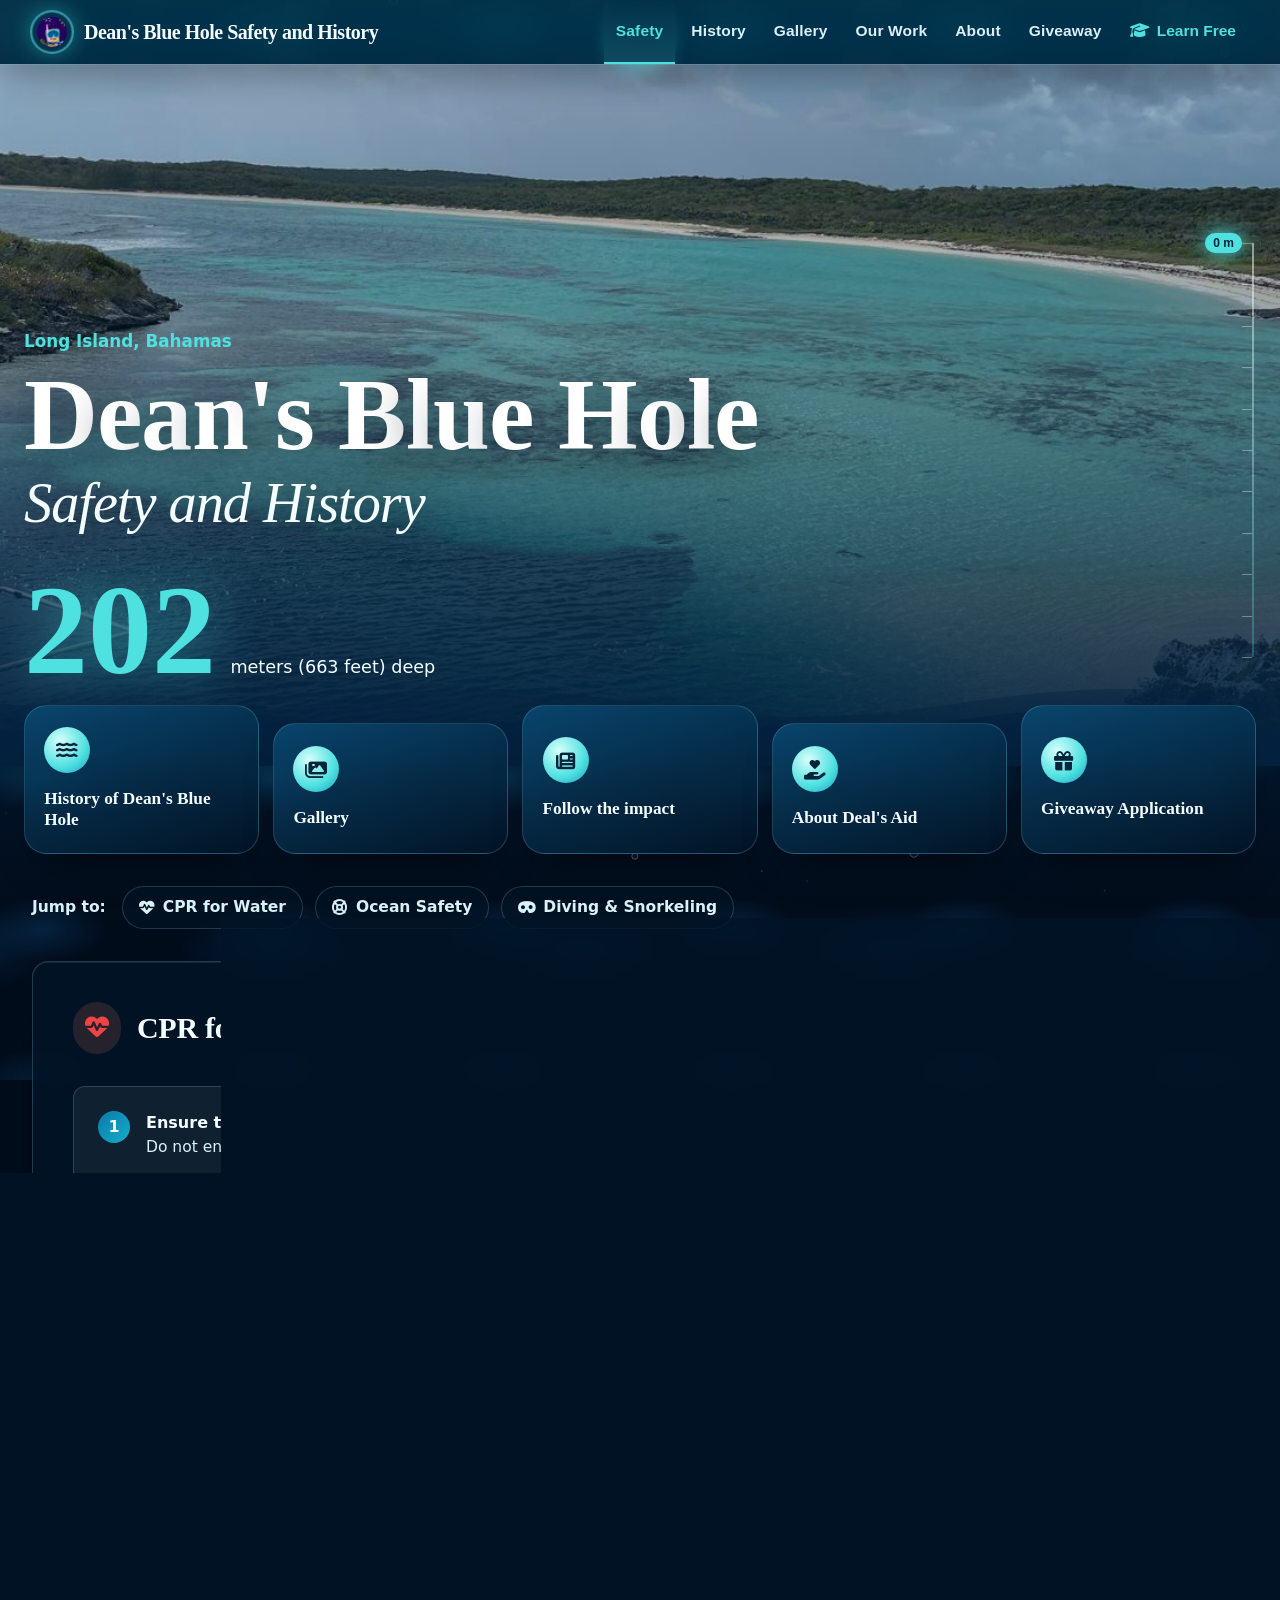
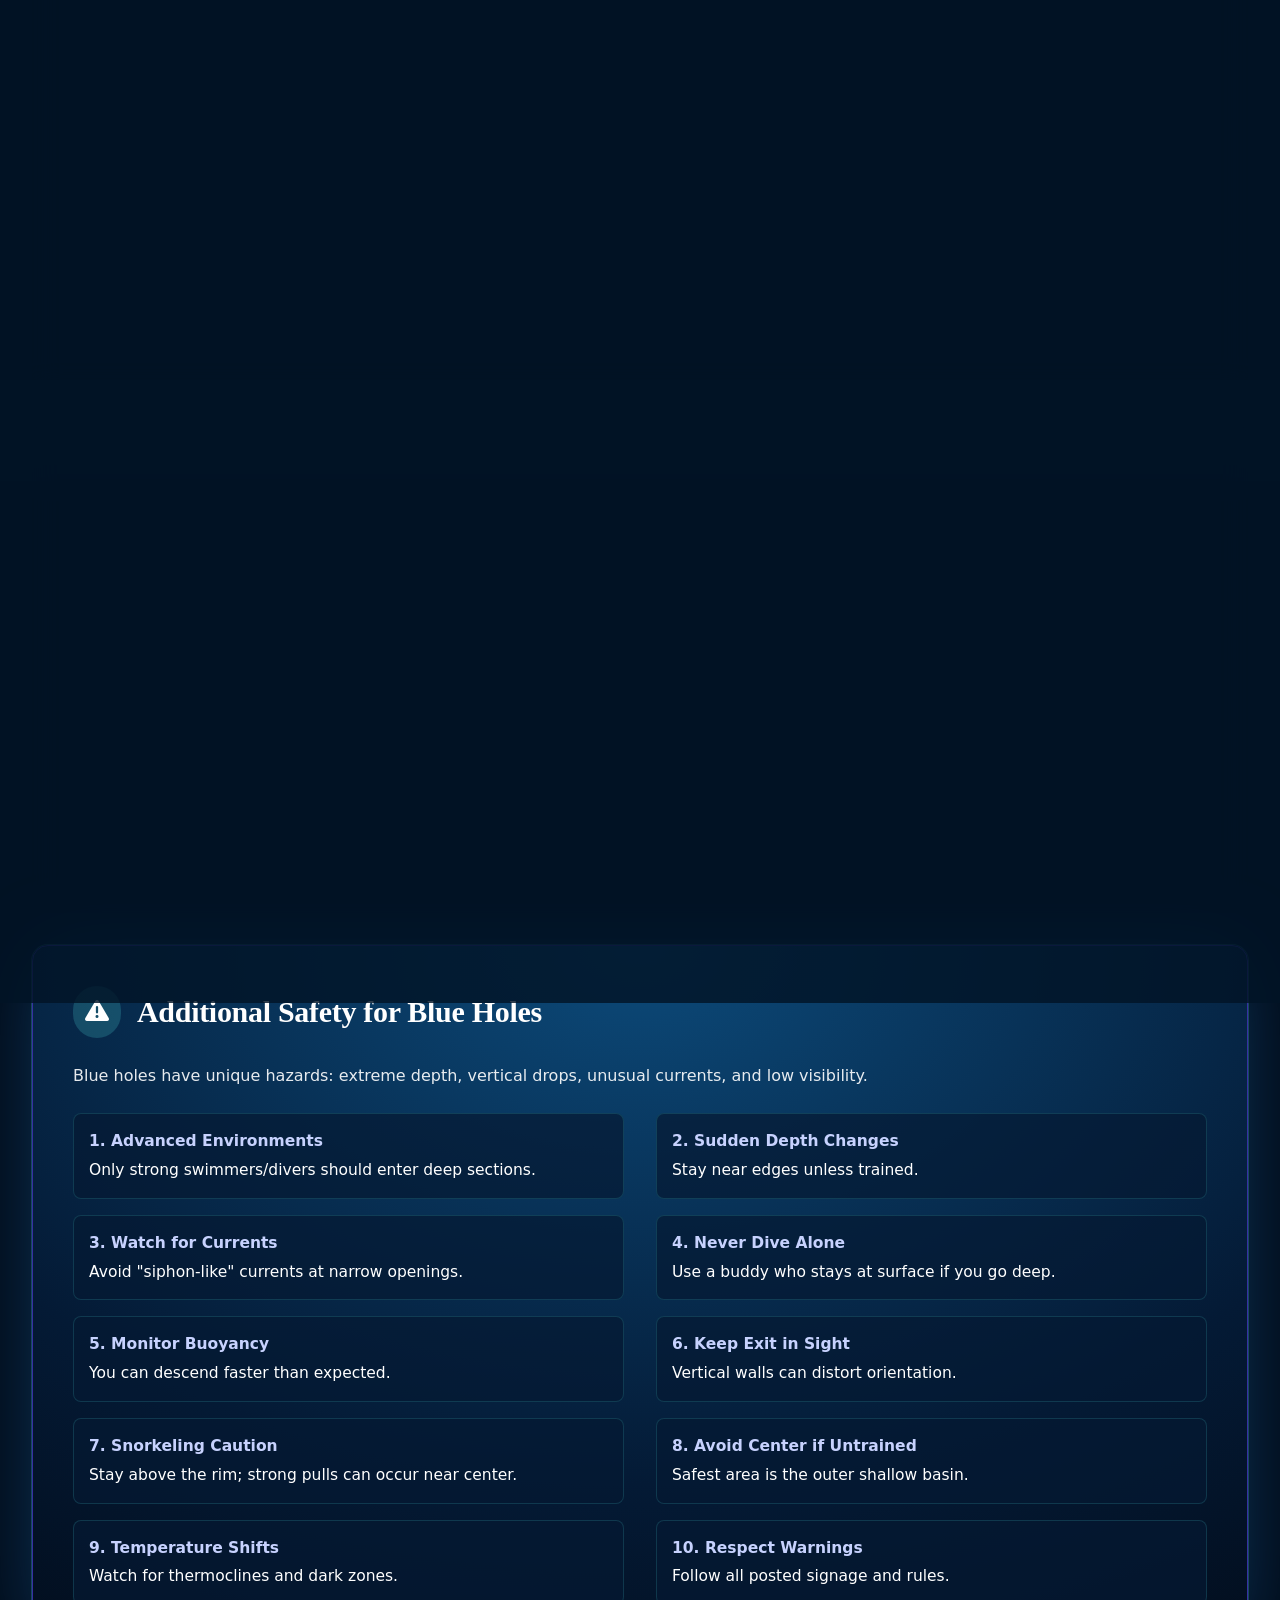
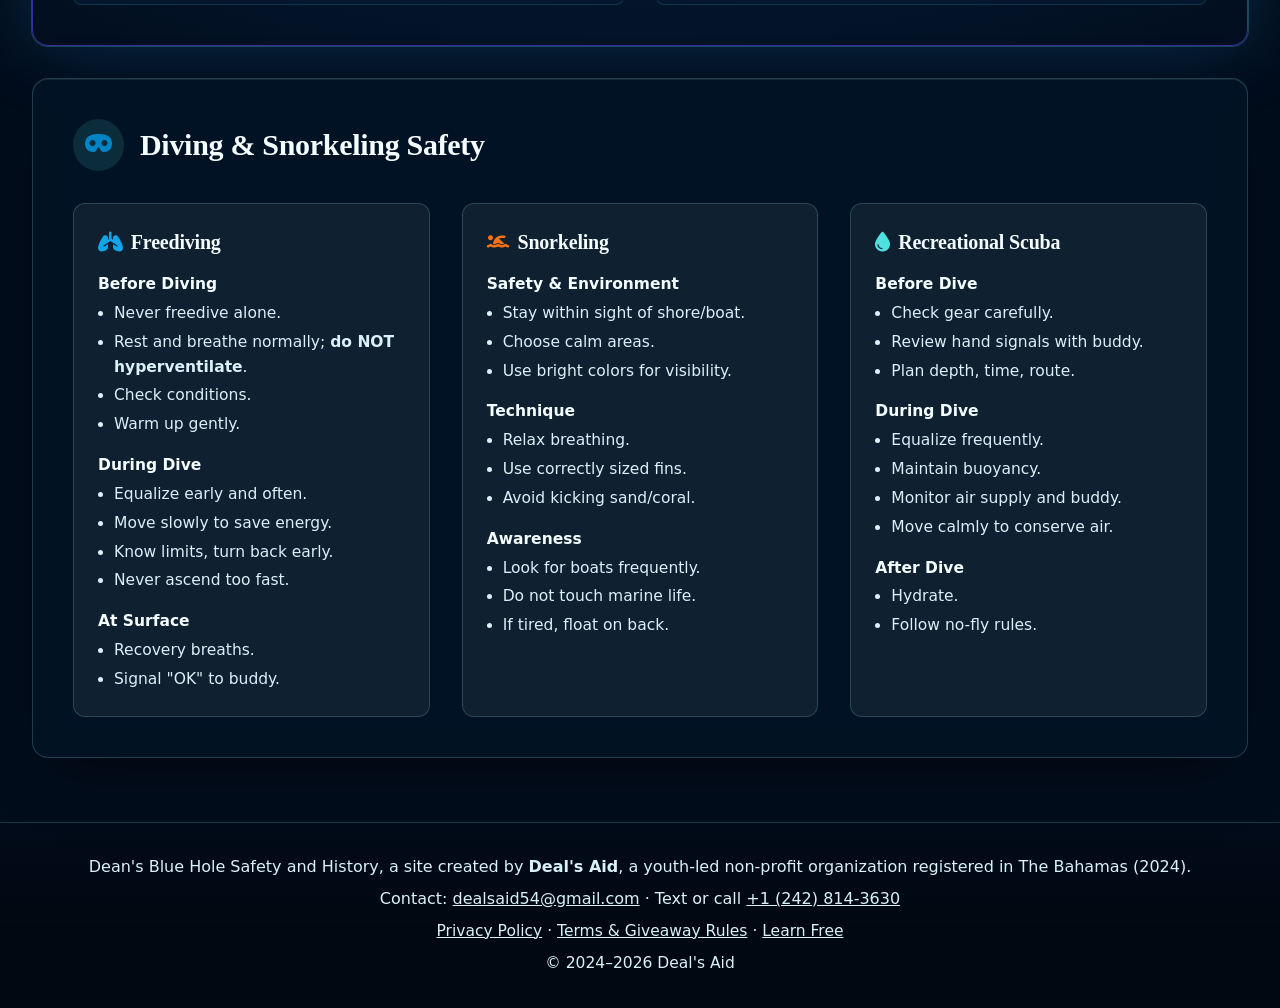
==== commit 1b5efcbd: "Disclose AI use and third-party links in the privacy policy; add a collection notice to the giveaway" ====
--- a/index.html
+++ b/index.html
@@ -810,6 +810,7 @@
                     <div>
                         <h2 class="text-3xl font-bold text-slate-900">Giveaway Application</h2>
                         <p class="text-slate-600 text-sm mt-1">Please fill out all required fields to submit your application.</p>
+                        <p class="text-slate-600 text-sm mt-2"><i class="fas fa-shield-halved mr-1"></i> <strong>What we collect:</strong> the applicant's name, age and essay answers, and a parent or guardian's email and phone number. We use them only to run this giveaway, may check essays with AI-detection tools, and delete applications within 6 months after winners are announced. <a href="privacy.html" class="text-blue-600 underline font-semibold">Privacy Policy</a></p>
                     </div>
                 </div>
 
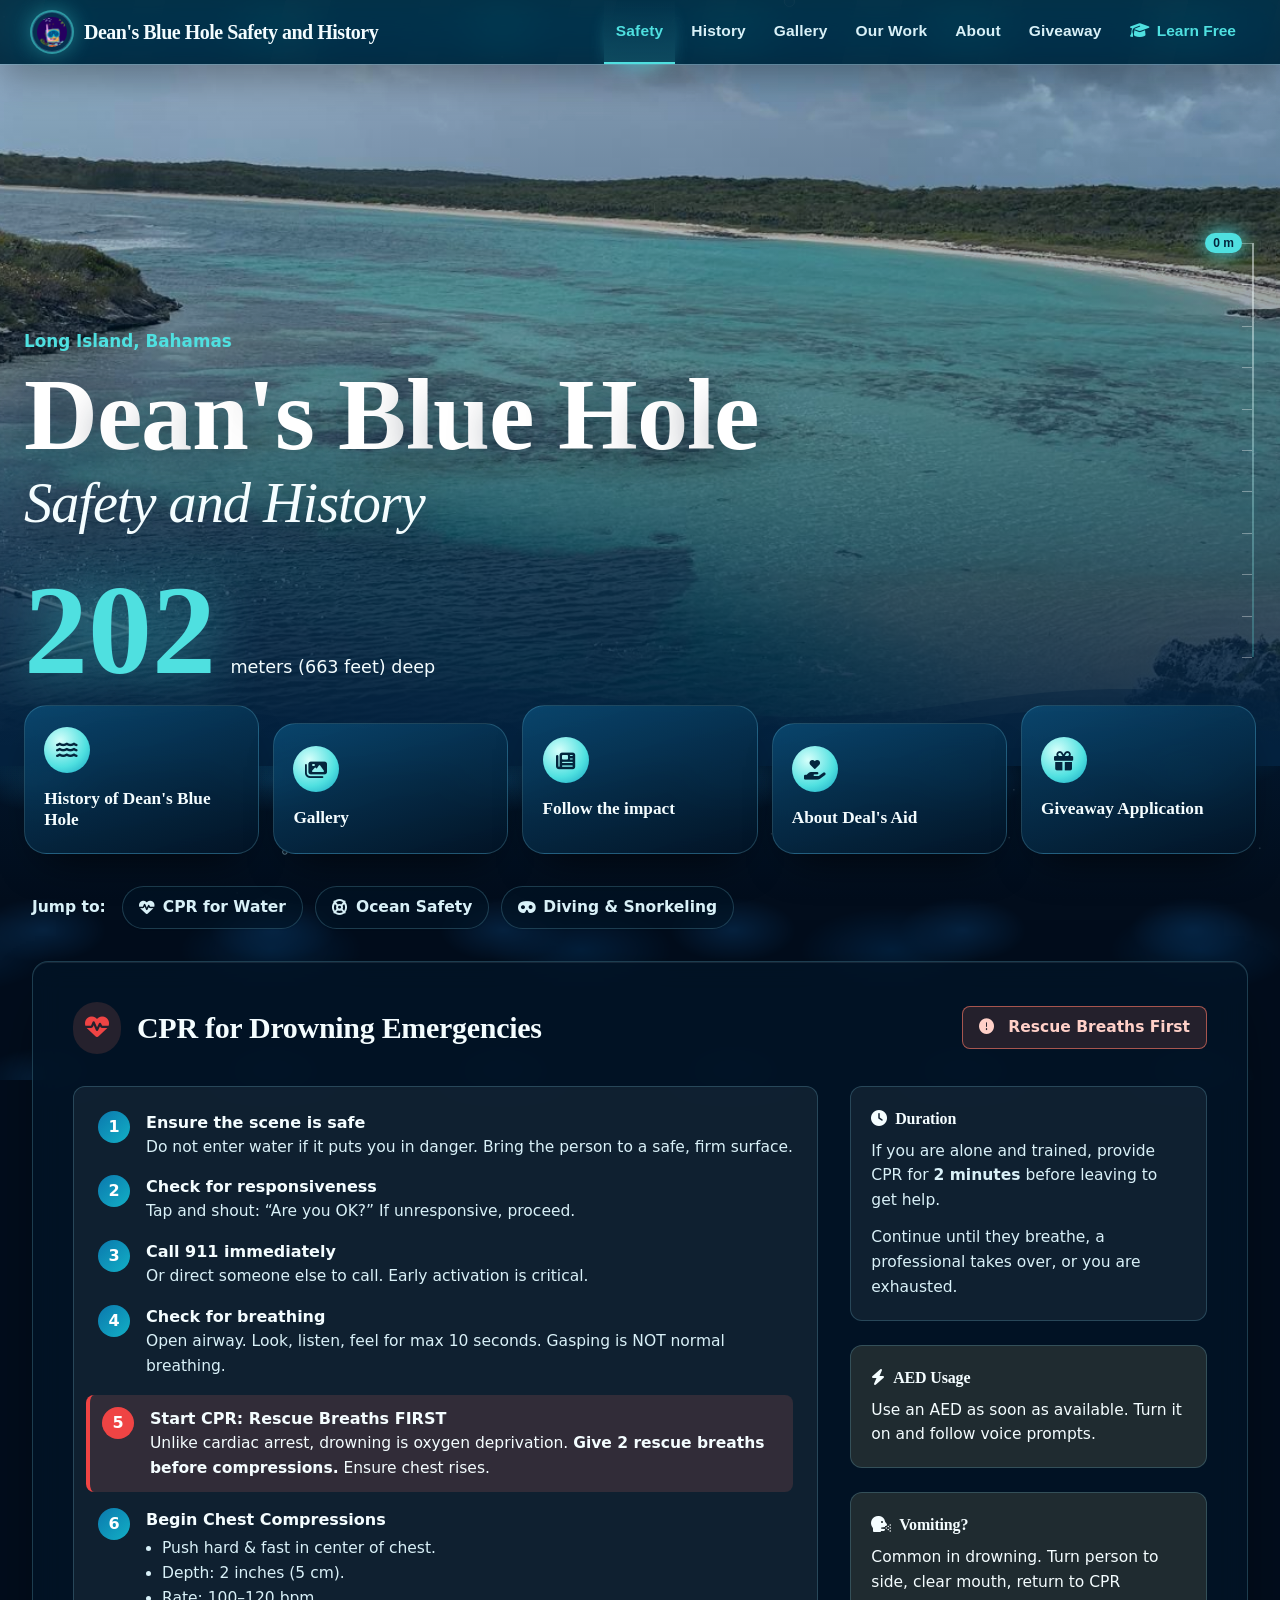
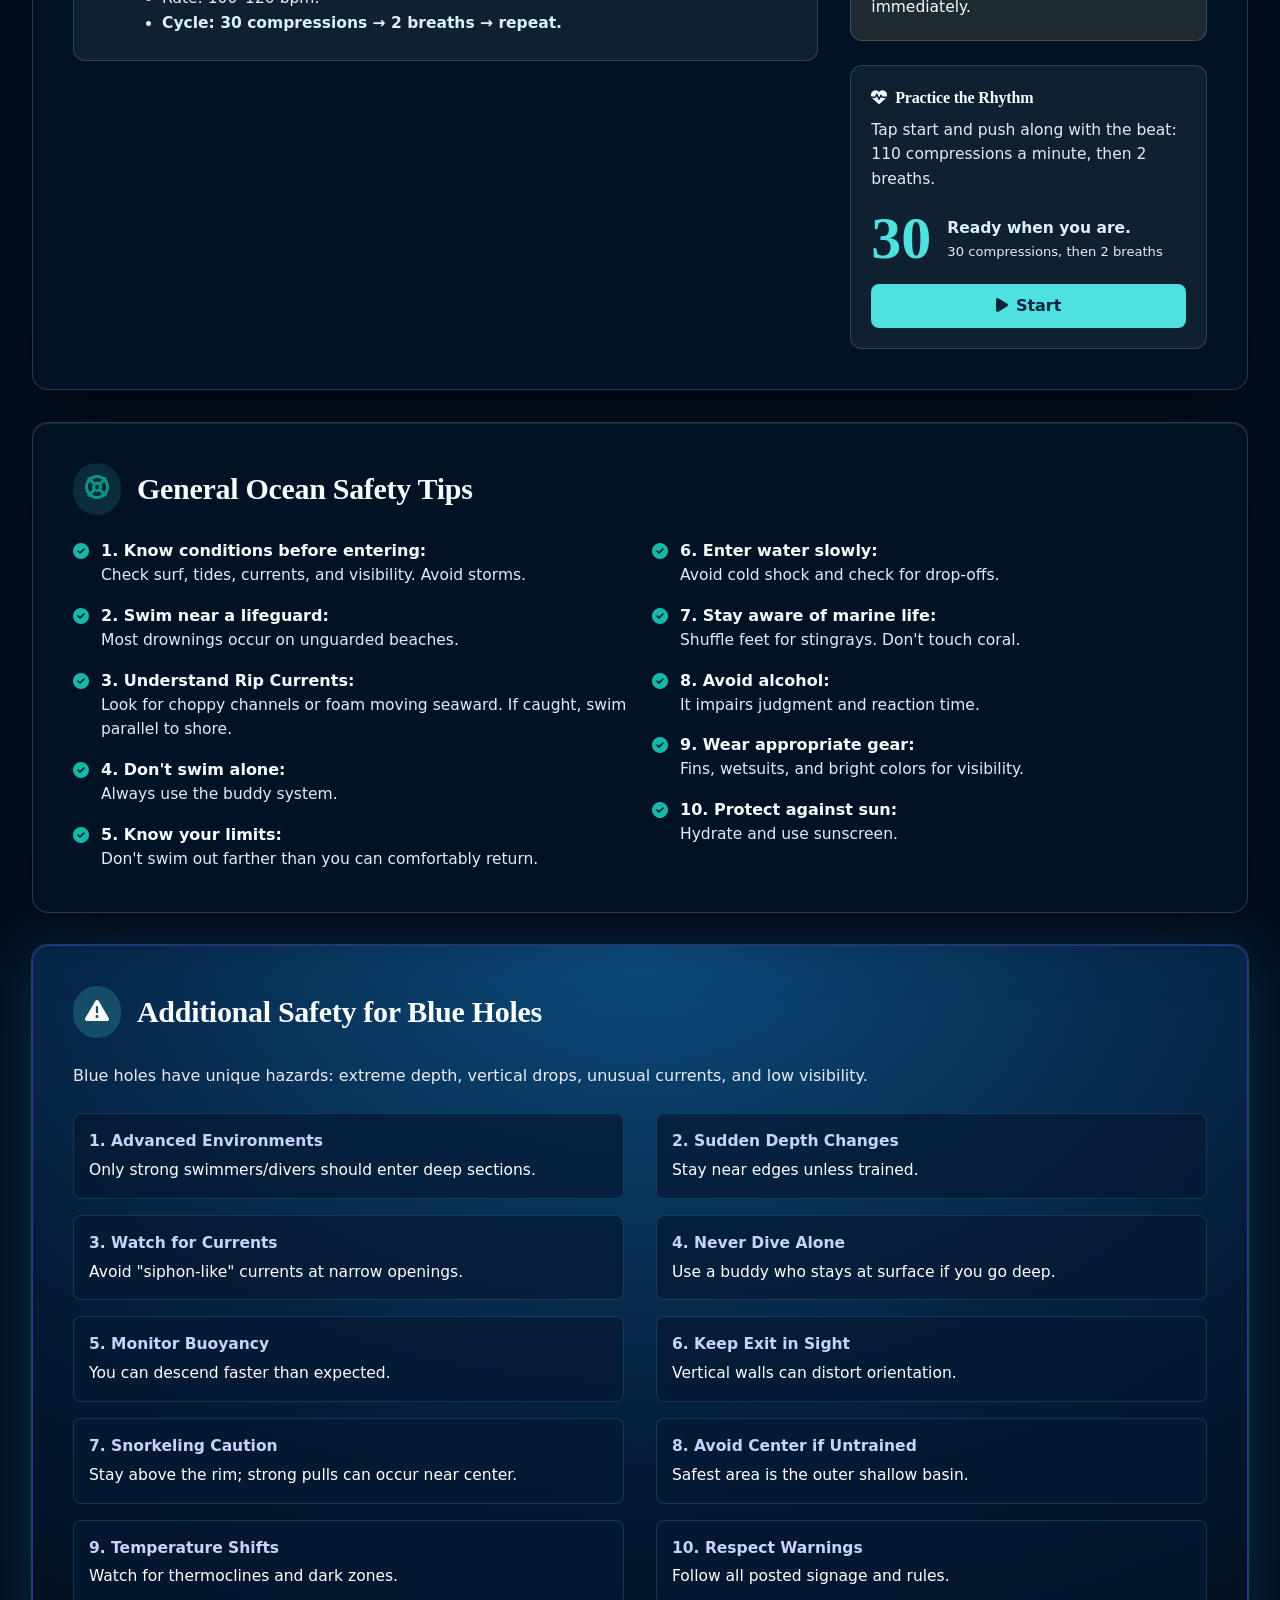
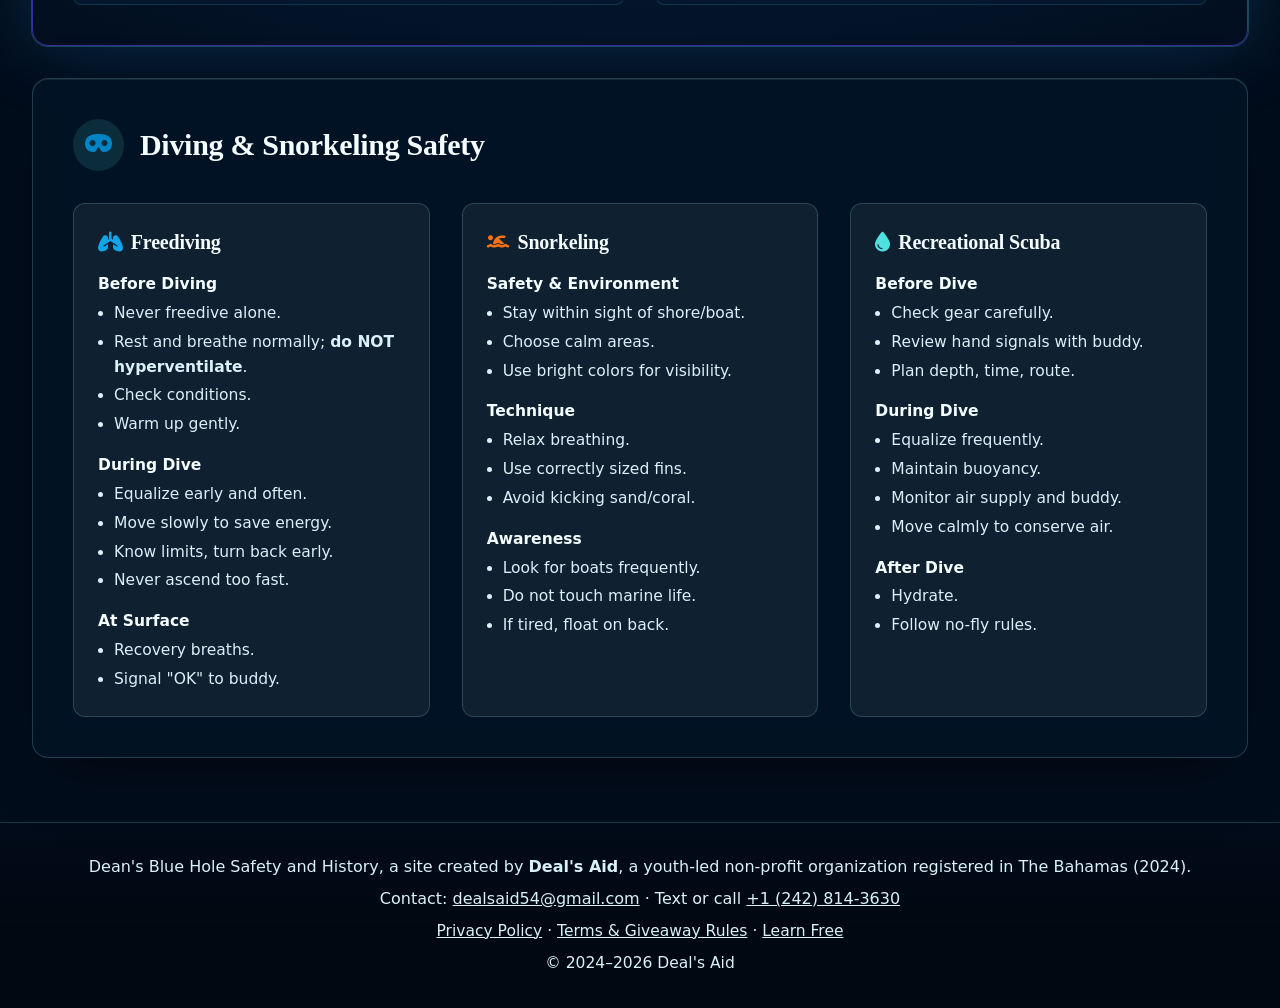
==== commit 3f249a92: "Search and sharing: meta descriptions, link previews, sitemap, robots.txt, organization data Co-Auth" ====
--- a/index.html
+++ b/index.html
@@ -4,6 +4,18 @@
     <meta charset="UTF-8">
     <meta name="viewport" content="width=device-width, initial-scale=1.0">
     <title>dealsaid</title>
+    <meta name="description" content="Dean's Blue Hole safety and history from Deal's Aid, a youth-led Bahamian non-profit: water safety and CPR tips, the hole's history, photos, our community work, giveaways and free courses.">
+    <link rel="canonical" href="https://dealsaid.org/">
+    <meta property="og:type" content="website">
+    <meta property="og:site_name" content="dealsaid">
+    <meta property="og:title" content="Dean's Blue Hole Safety and History | Deal's Aid">
+    <meta property="og:description" content="Dean's Blue Hole safety and history from Deal's Aid, a youth-led Bahamian non-profit: water safety and CPR tips, the hole's history, photos, our community work, giveaways and free courses.">
+    <meta property="og:url" content="https://dealsaid.org/">
+    <meta property="og:image" content="https://dealsaid.org/og-image.jpg">
+    <meta property="og:image:width" content="1200"><meta property="og:image:height" content="630">
+    <meta property="og:image:alt" content="The turquoise water of Dean's Blue Hole, Long Island, Bahamas">
+    <meta name="twitter:card" content="summary_large_image">
+    <script type="application/ld+json">{"@context":"https://schema.org","@type":"NGO","name":"Deal's Aid","url":"https://dealsaid.org/","logo":"https://dealsaid.org/favicon-round.png","email":"dealsaid54@gmail.com","telephone":"+1-242-814-3630","foundingDate":"2024","areaServed":"The Bahamas","description":"A youth-led non-profit organization in The Bahamas dedicated to feeding, educating and empowering the community."}</script>
     <!-- Favicon provided by user -->
     <link rel="icon" type="image/png" href="favicon-round.png">
     <link rel="apple-touch-icon" href="oceanfavicon.png">
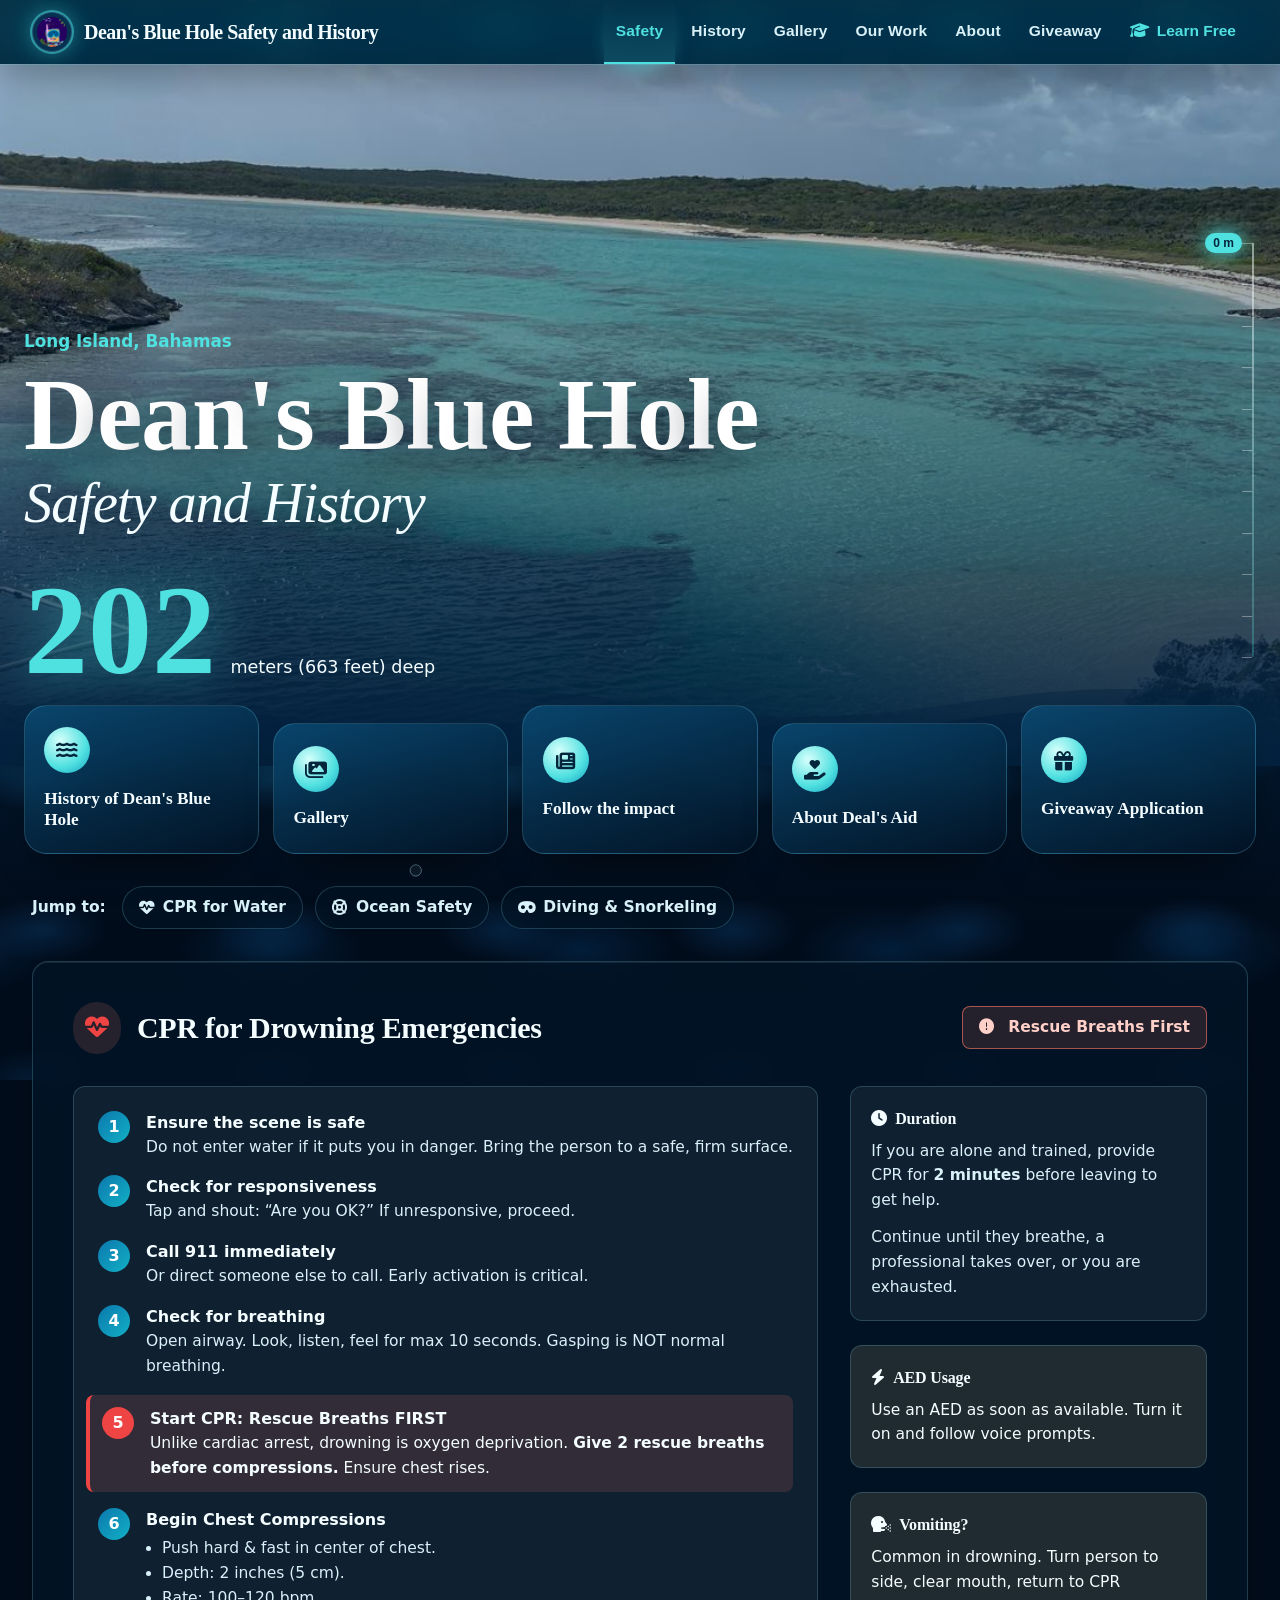
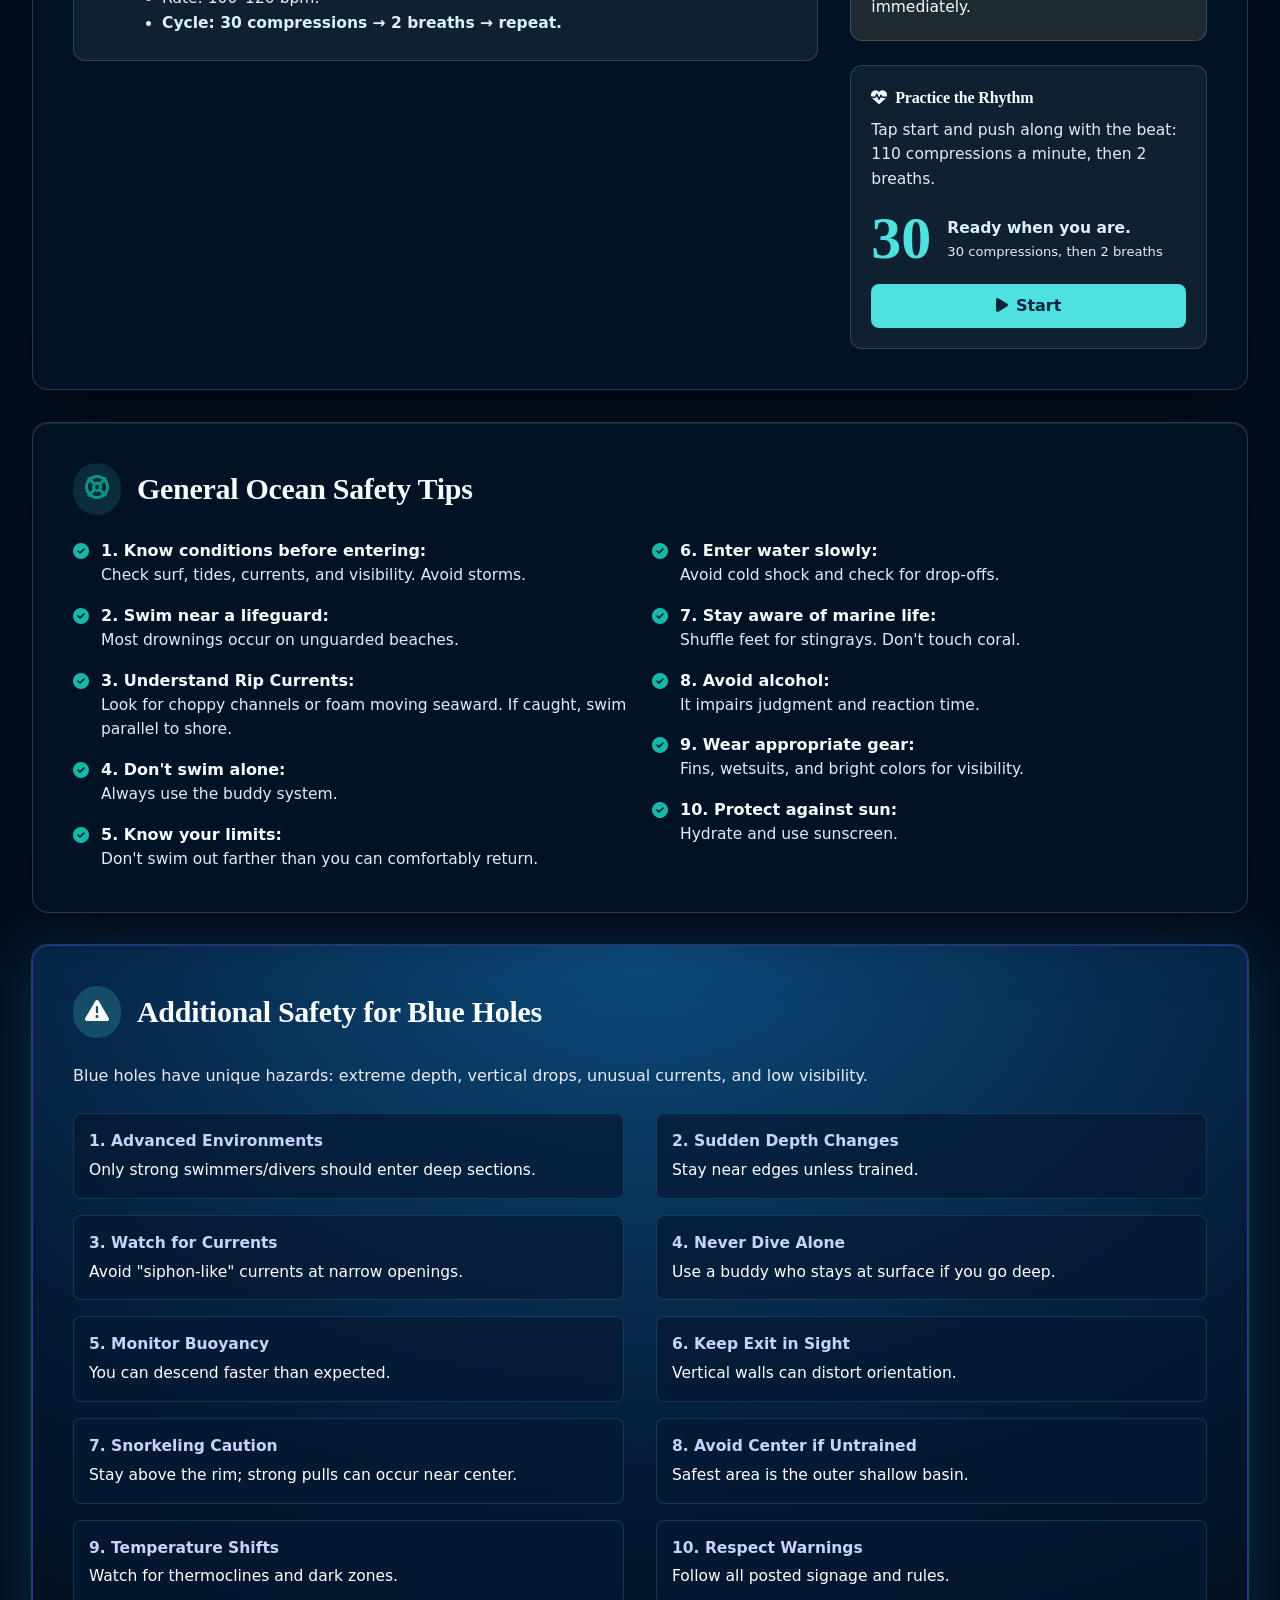
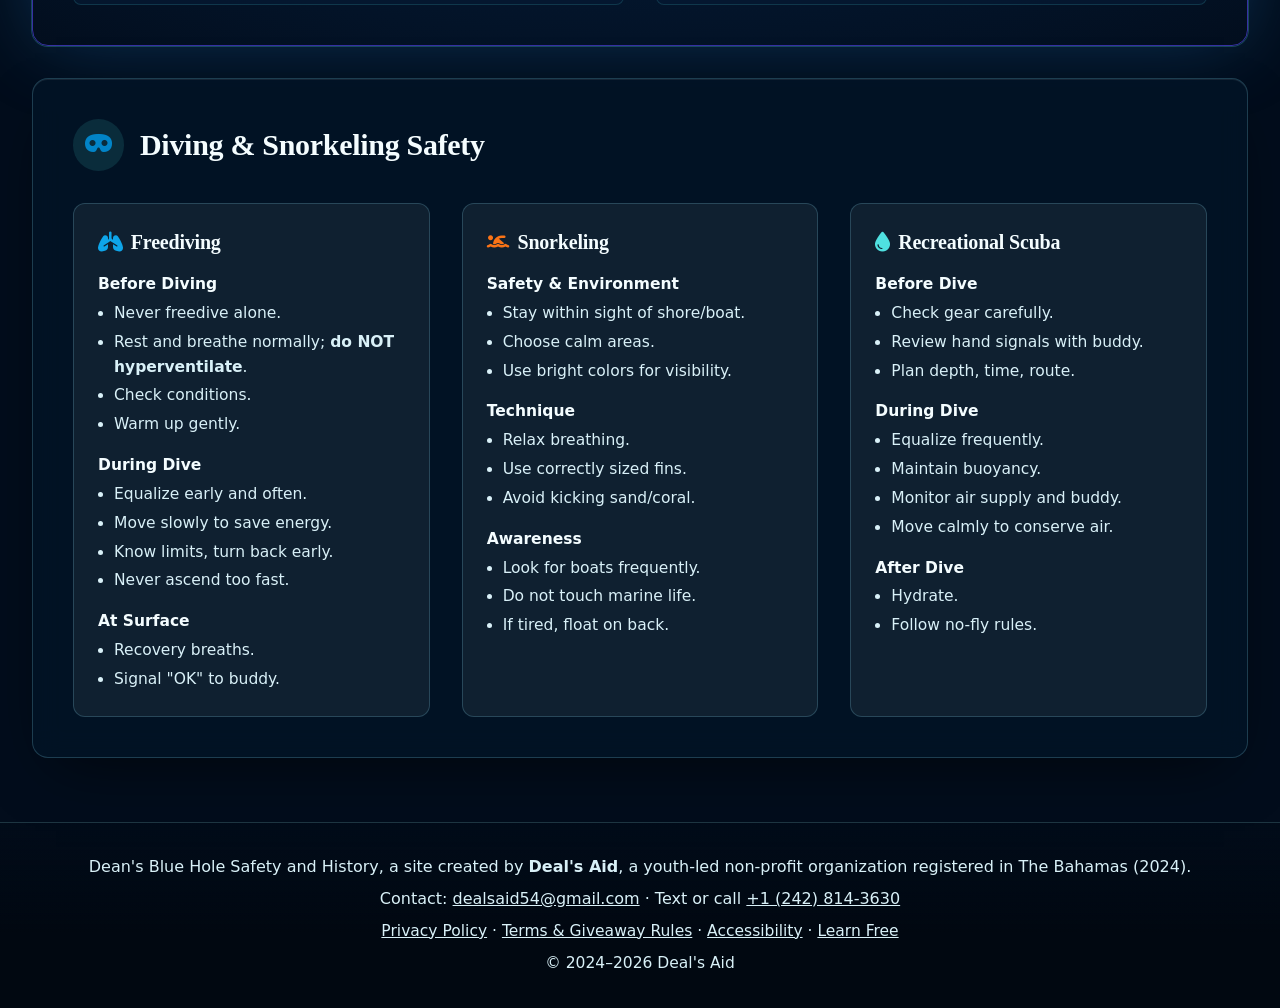
==== commit fa9d0ed0: "Add an accessibility statement and link it from every footer Co-Authored-By: Claude Opus 5.5 <norepl" ====
--- a/index.html
+++ b/index.html
@@ -956,7 +956,7 @@
         <div class="max-w-7xl mx-auto px-4 text-center space-y-2">
             <p>Dean's Blue Hole Safety and History, a site created by <strong>Deal's Aid</strong>, a youth-led non-profit organization registered in The Bahamas (2024).</p>
             <p>Contact: <a href="mailto:dealsaid54@gmail.com" class="underline">dealsaid54@gmail.com</a> · Text or call <a href="tel:+12428143630" class="underline">+1 (242) 814-3630</a></p>
-            <p class="text-sm"><a href="privacy.html" class="underline">Privacy Policy</a> · <a href="terms.html" class="underline">Terms &amp; Giveaway Rules</a> · <a href="learn/index.html" class="underline">Learn Free</a></p>
+            <p class="text-sm"><a href="privacy.html" class="underline">Privacy Policy</a> · <a href="terms.html" class="underline">Terms &amp; Giveaway Rules</a> · <a href="accessibility.html" class="underline">Accessibility</a> · <a href="learn/index.html" class="underline">Learn Free</a></p>
             <p class="text-sm">© 2024–2026 Deal's Aid</p>
         </div>
     </footer>
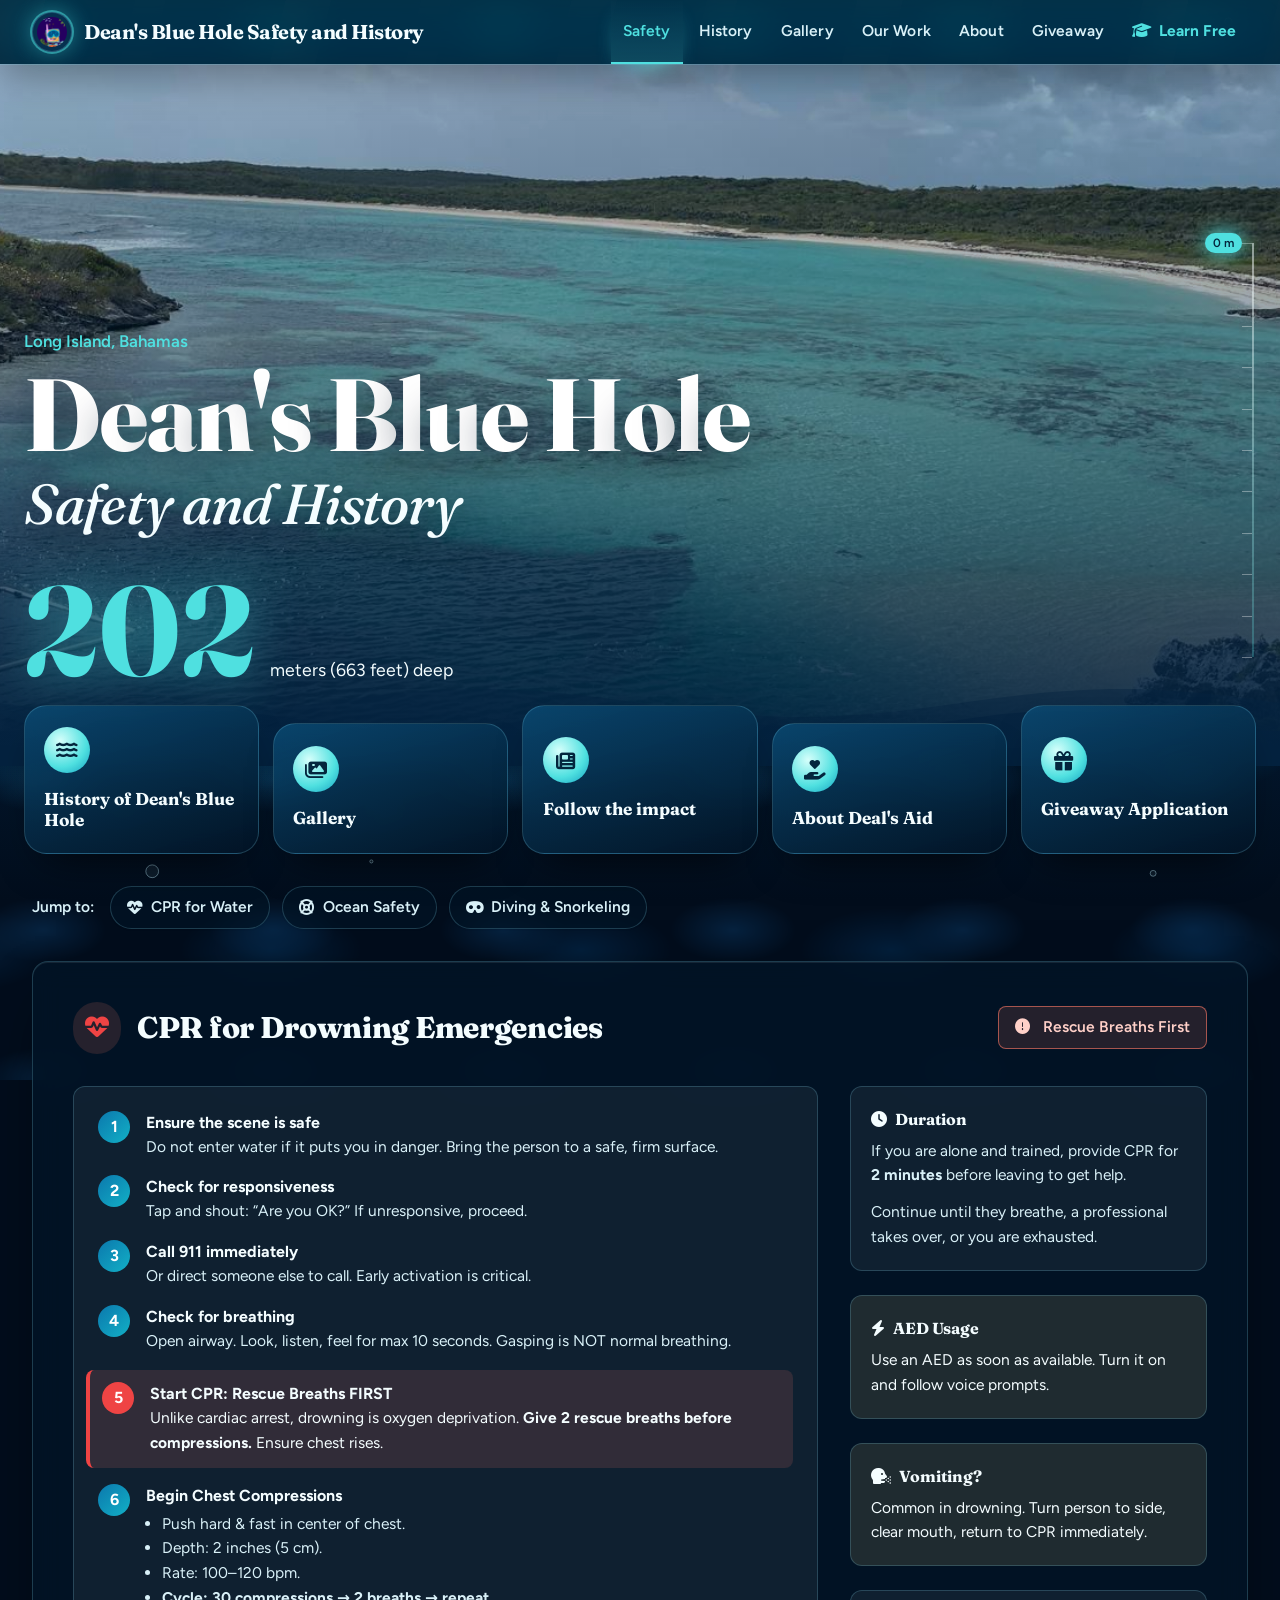
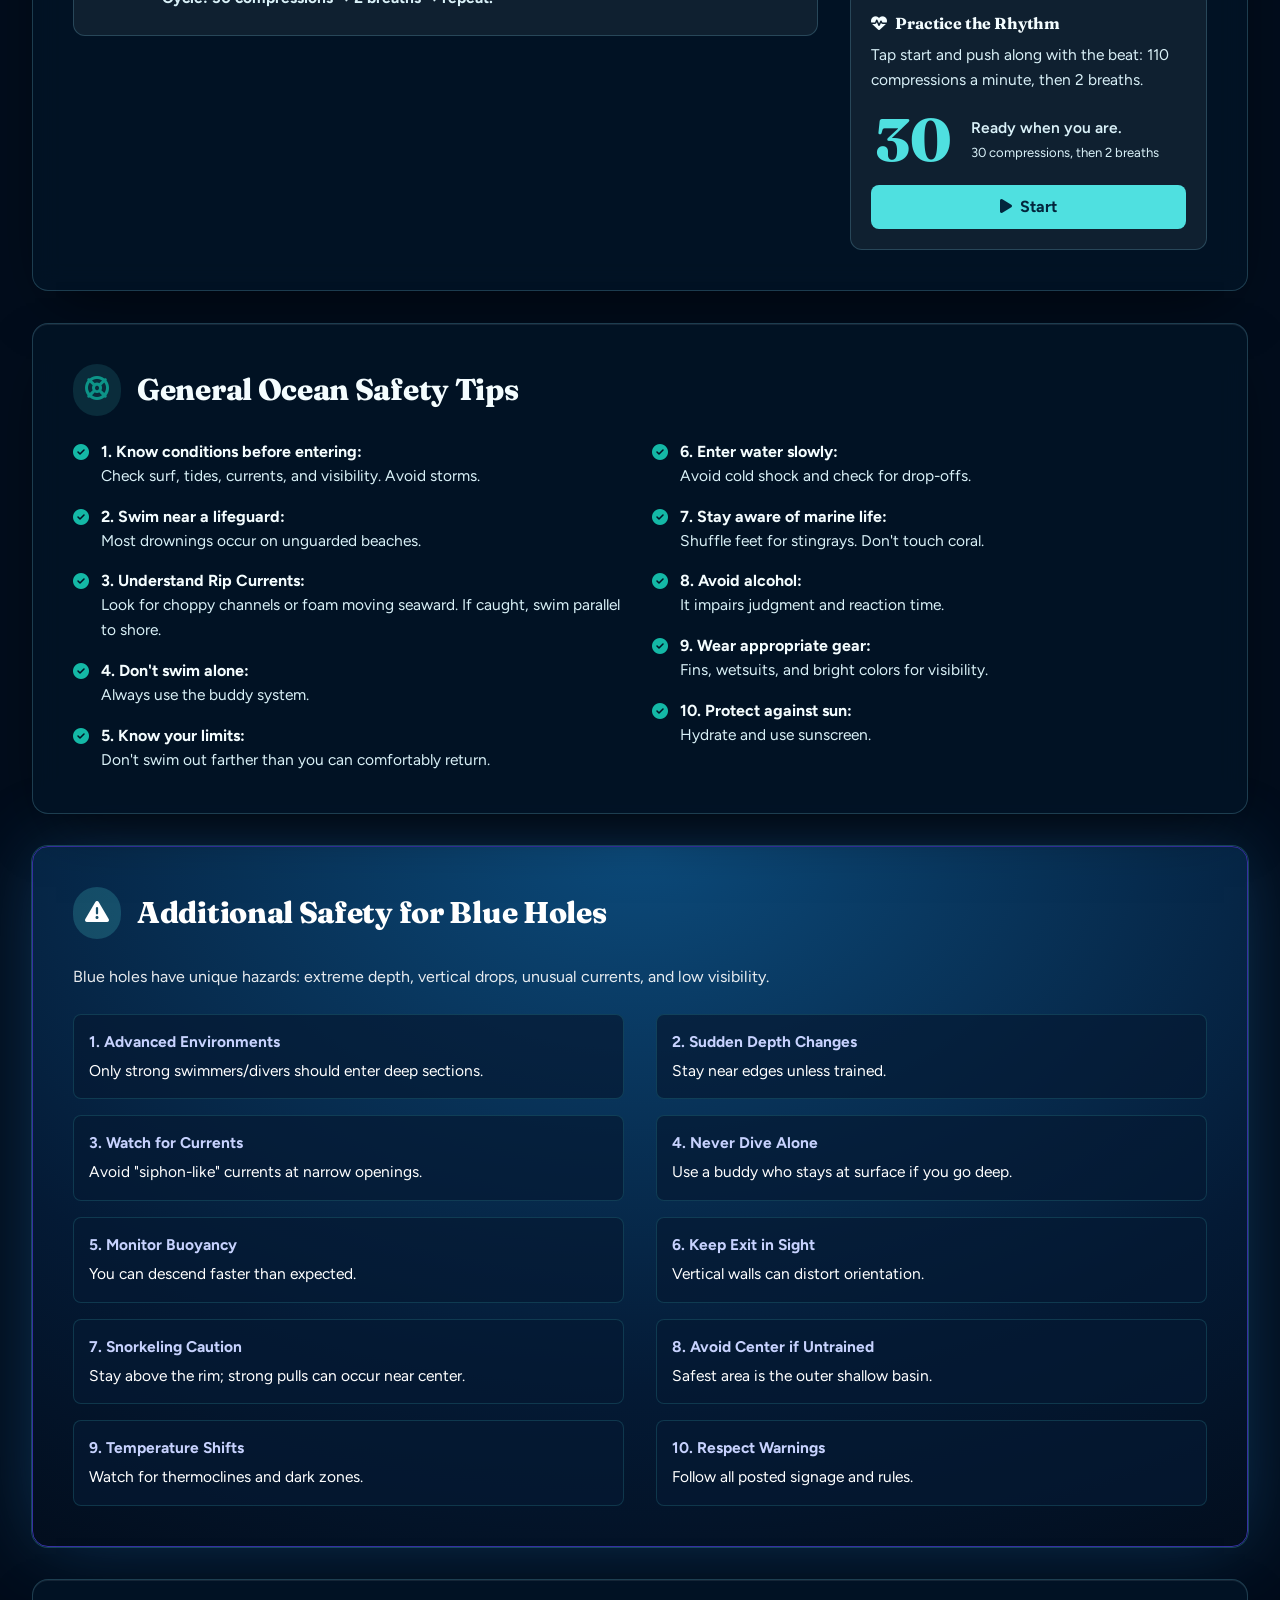
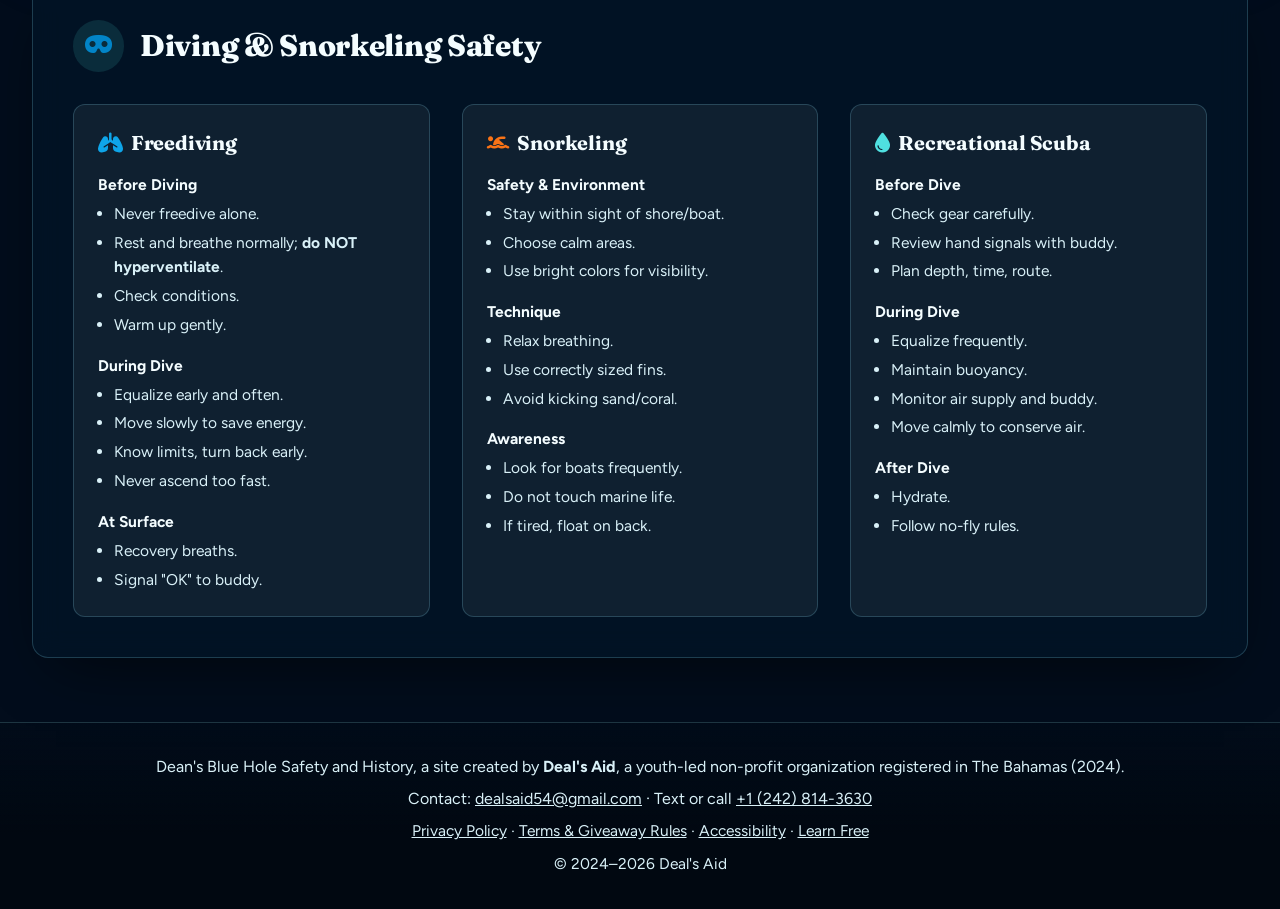
==== commit 90b6fb4f: "Self-host all fonts so visitors never contact Google; age check on course contact and volunteer form" ====
--- a/index.html
+++ b/index.html
@@ -22,7 +22,7 @@
     
     <!-- Tailwind CSS for styling -->
     <!-- Security: only this site's own files, Google Fonts and Formspree may load -->
-    <meta http-equiv="Content-Security-Policy" content="default-src 'self'; script-src 'self' 'unsafe-inline'; style-src 'self' 'unsafe-inline' https://fonts.googleapis.com; font-src 'self' https://fonts.gstatic.com; img-src 'self' data:; media-src 'self'; connect-src 'self' https://formspree.io; form-action https://formspree.io; base-uri 'self'; object-src 'none'">
+    <meta http-equiv="Content-Security-Policy" content="default-src 'self'; script-src 'self' 'unsafe-inline'; style-src 'self' 'unsafe-inline'; font-src 'self'; img-src 'self' data:; media-src 'self'; connect-src 'self' https://formspree.io; form-action https://formspree.io; base-uri 'self'; object-src 'none'">
     <meta name="referrer" content="strict-origin-when-cross-origin">
     <!-- Styles are built and stored in this repo, not loaded live from a third party -->
     <link rel="stylesheet" href="tailwind.css?v=1">
@@ -1122,6 +1122,6 @@
         // Initialize first tab on page load
         switchTab('safety');
     </script>
-    <script src="ocean.js?v=7"></script>
+    <script src="ocean.js?v=8"></script>
 </body>
 </html>
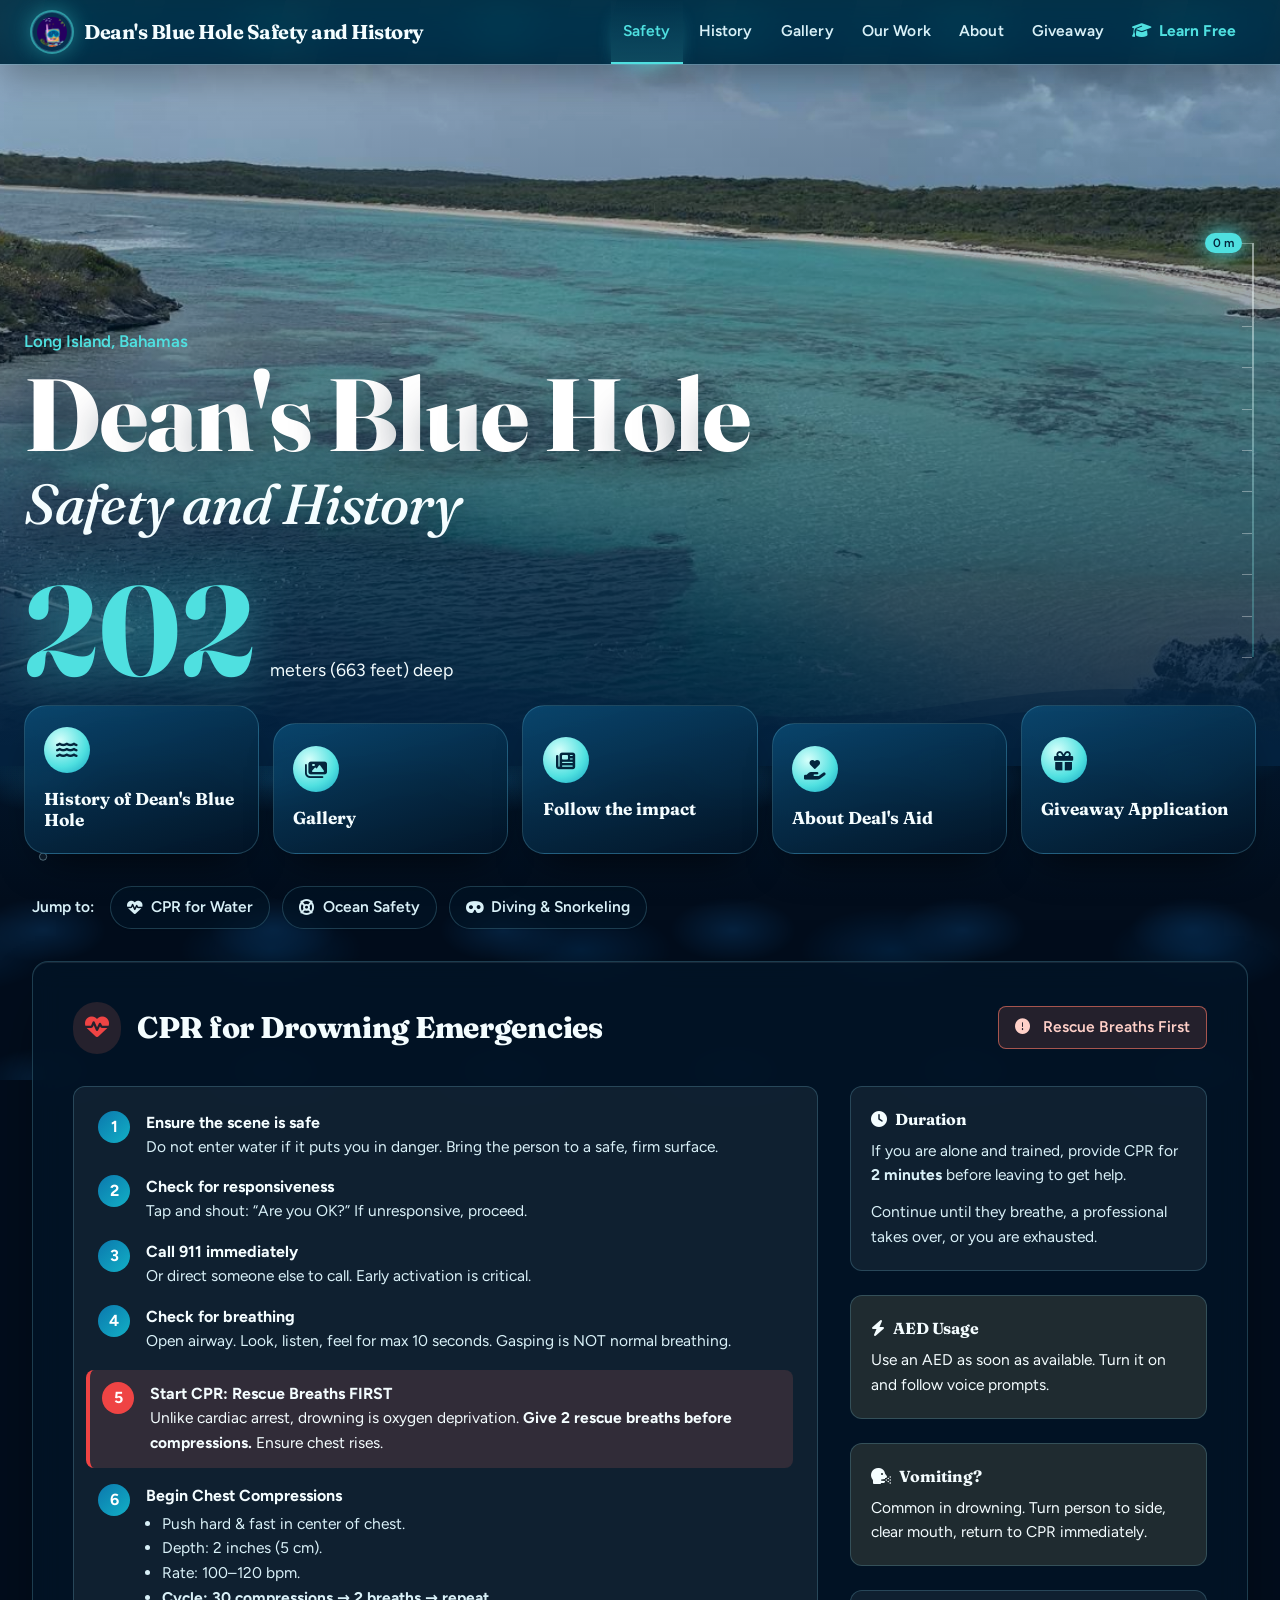
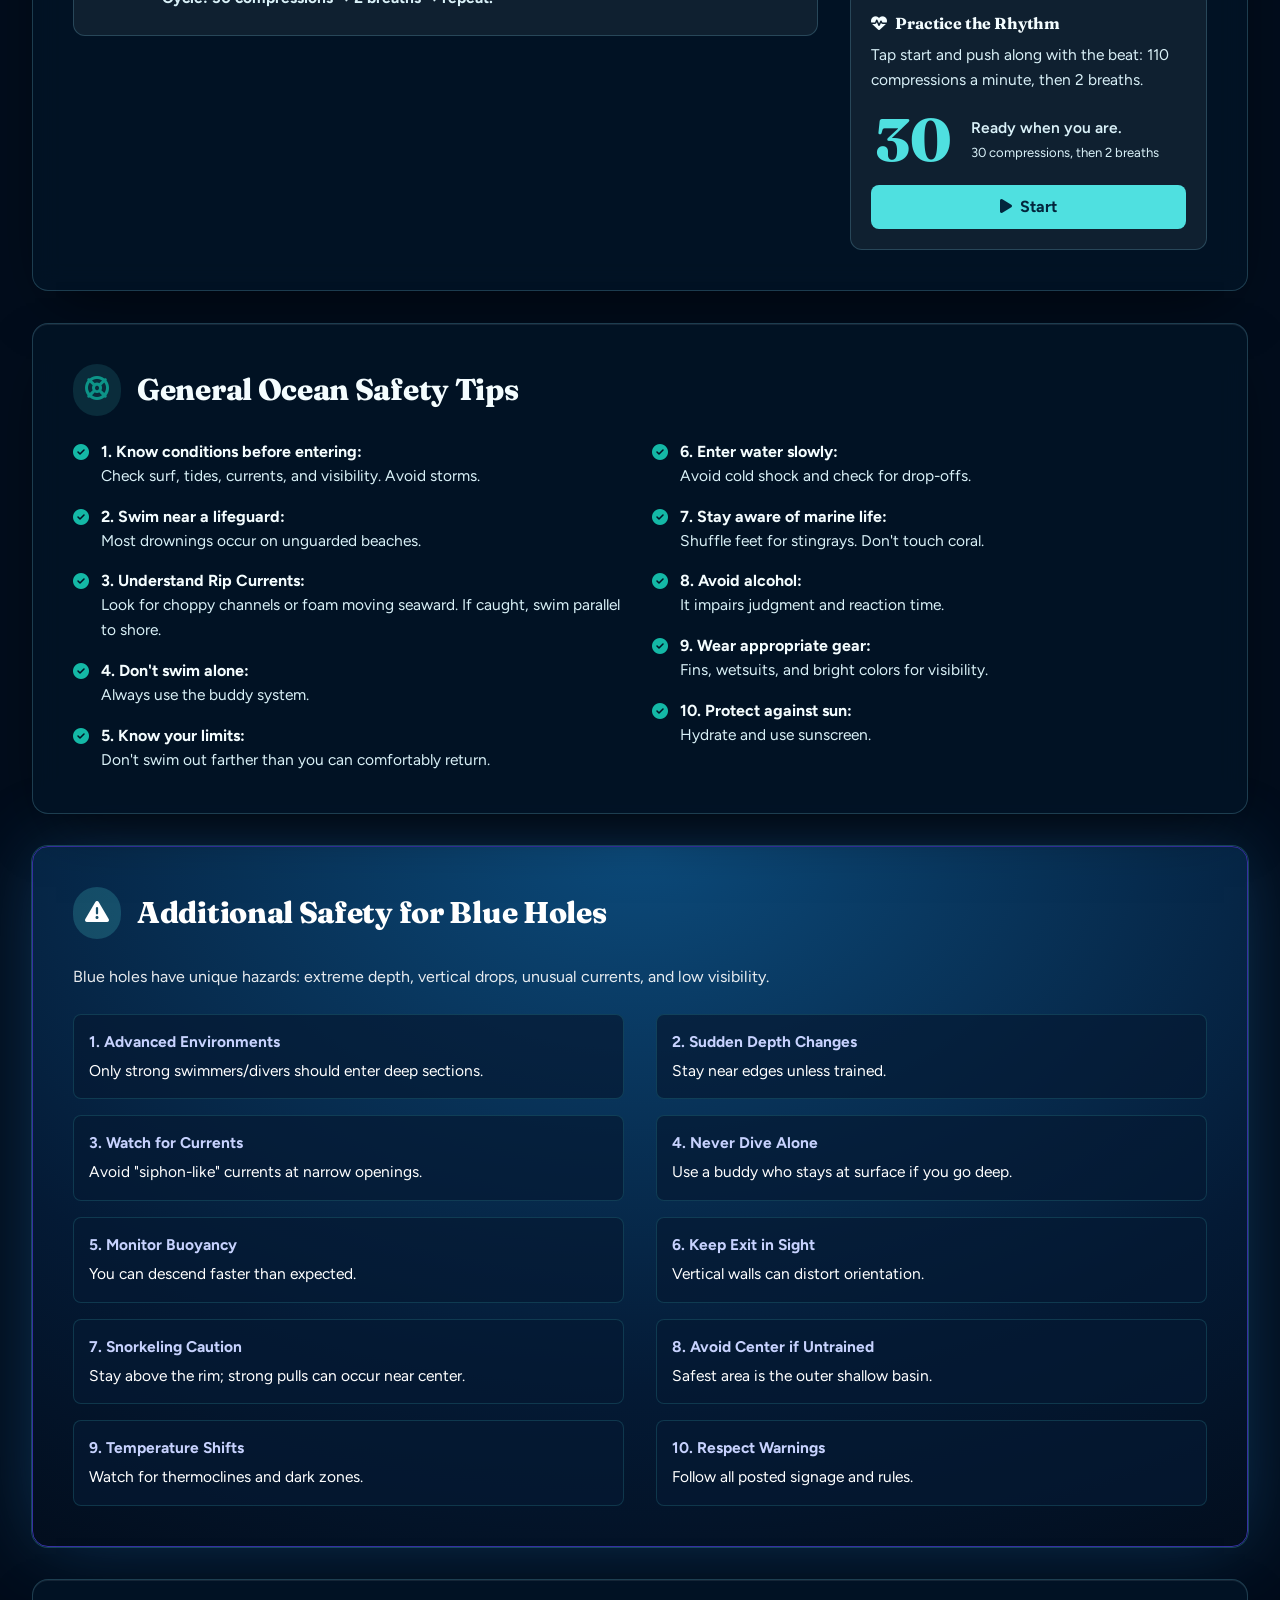
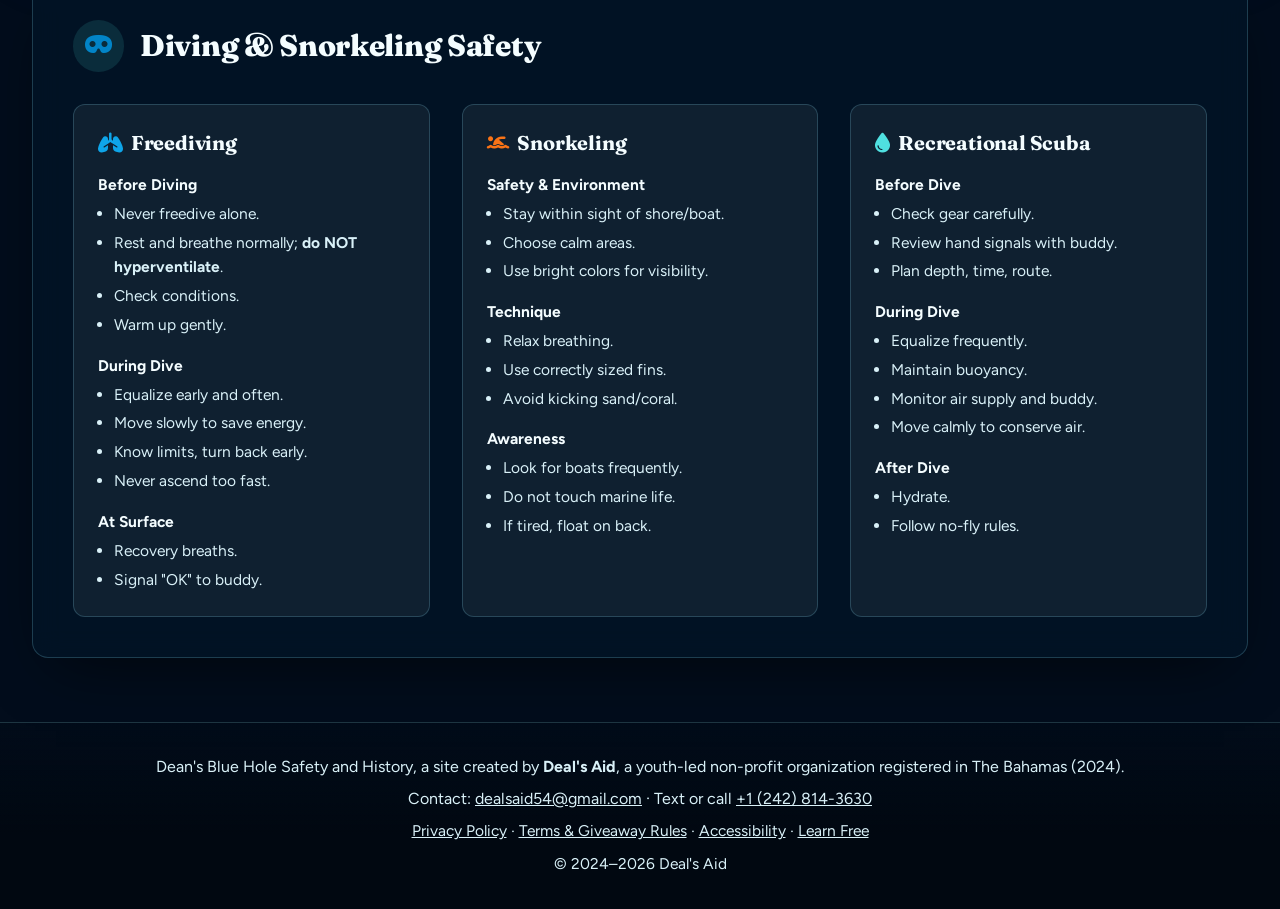
==== commit 1ea1b931: "Describe each gallery video; fix video 4's thumbnail text; update the accessibility statement The vi" ====
--- a/index.html
+++ b/index.html
@@ -802,7 +802,7 @@
                         <span class="absolute top-3 left-3 bg-black/60 text-white text-xs font-semibold px-2.5 py-1 rounded-full"><i class="fas fa-video mr-1"></i> Video</span>
                     </div>
                     <div class="group relative overflow-hidden rounded-xl shadow-md h-64 cursor-pointer bg-slate-900" onclick="openVideo('videos/dive-4.mp4')">
-                        <img src="dive-4.jpg" loading="lazy" class="w-full h-full object-cover opacity-90 transition-transform duration-500 group-hover:scale-105" alt="Open turquoise water">
+                        <img src="dive-4.jpg" loading="lazy" class="w-full h-full object-cover opacity-90 transition-transform duration-500 group-hover:scale-105" alt="A shark swimming in open blue water, a diver and the reef">
                         <div class="absolute inset-0 flex items-center justify-center">
                             <span class="w-16 h-16 rounded-full bg-black/55 group-hover:bg-blue-600 transition-colors flex items-center justify-center text-white text-2xl"><i class="fas fa-play ml-1"></i></span>
                         </div>
@@ -1122,6 +1122,6 @@
         // Initialize first tab on page load
         switchTab('safety');
     </script>
-    <script src="ocean.js?v=8"></script>
+    <script src="ocean.js?v=9"></script>
 </body>
 </html>
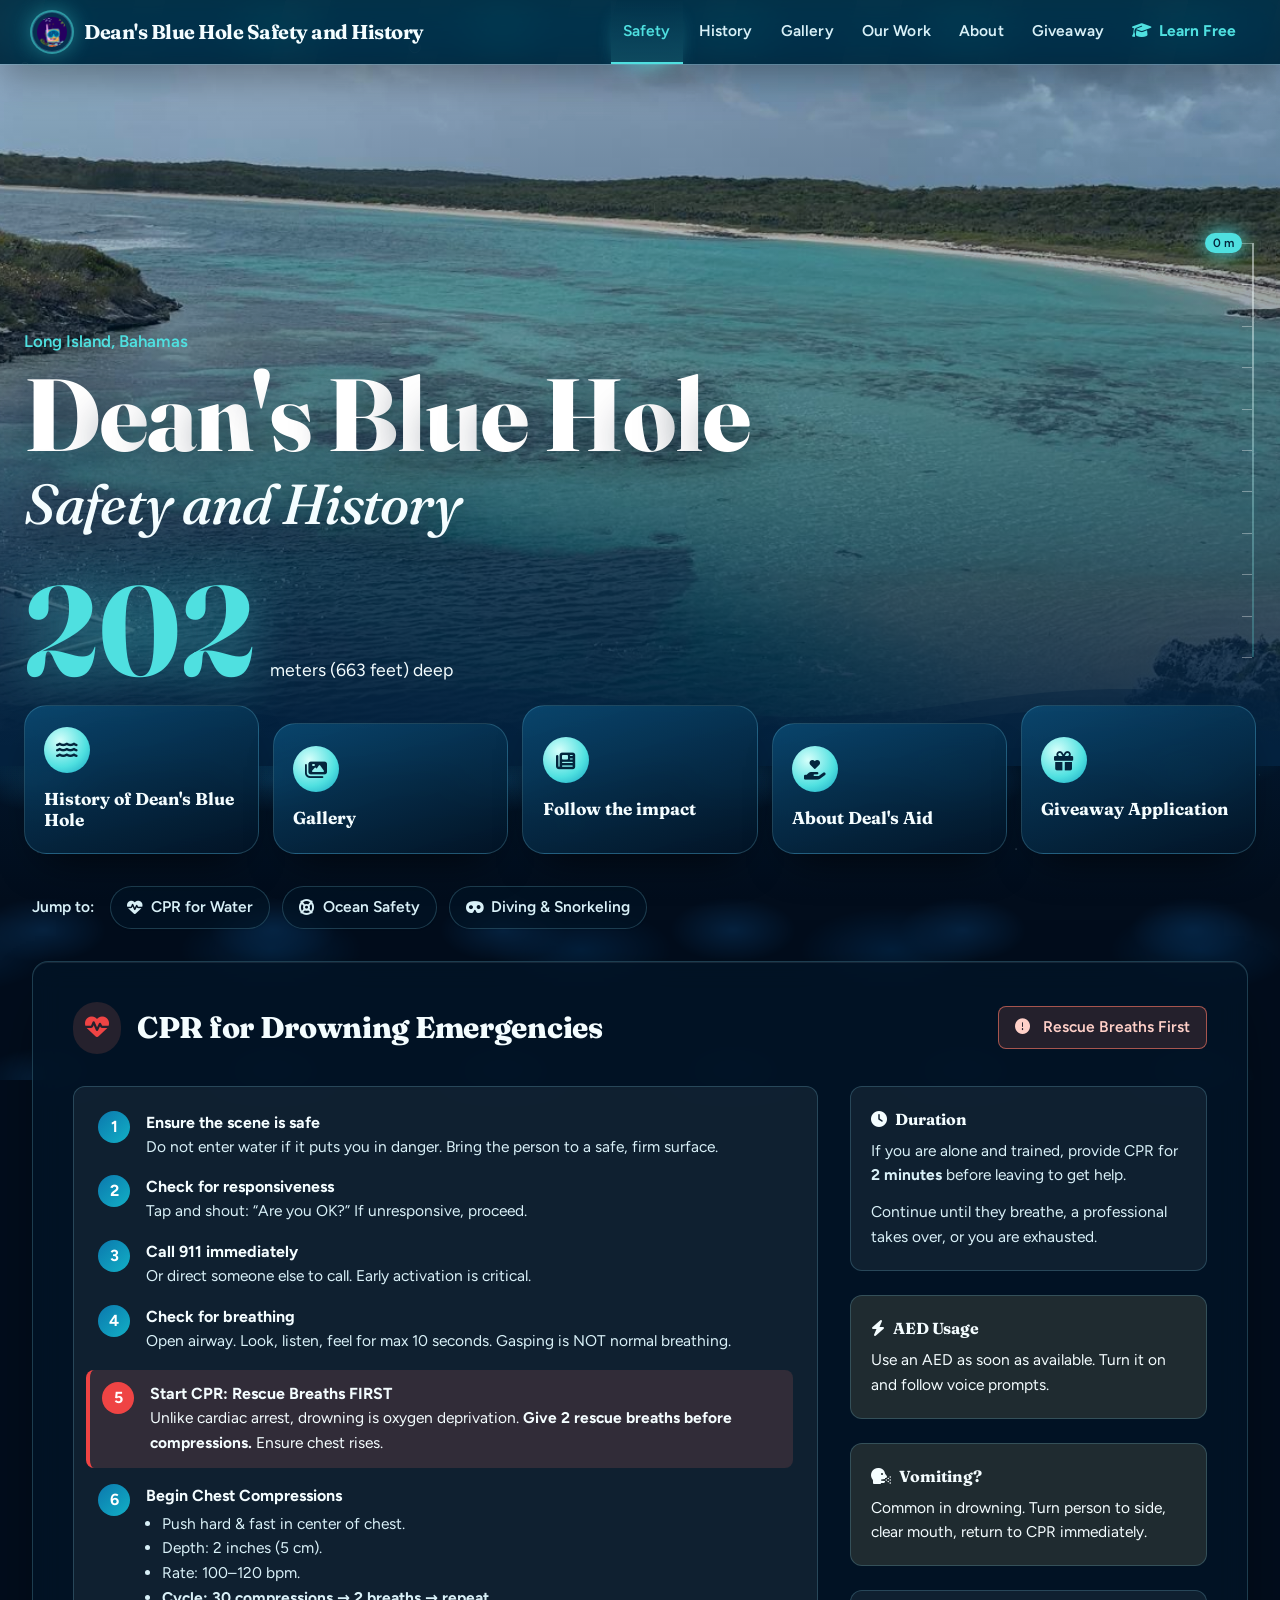
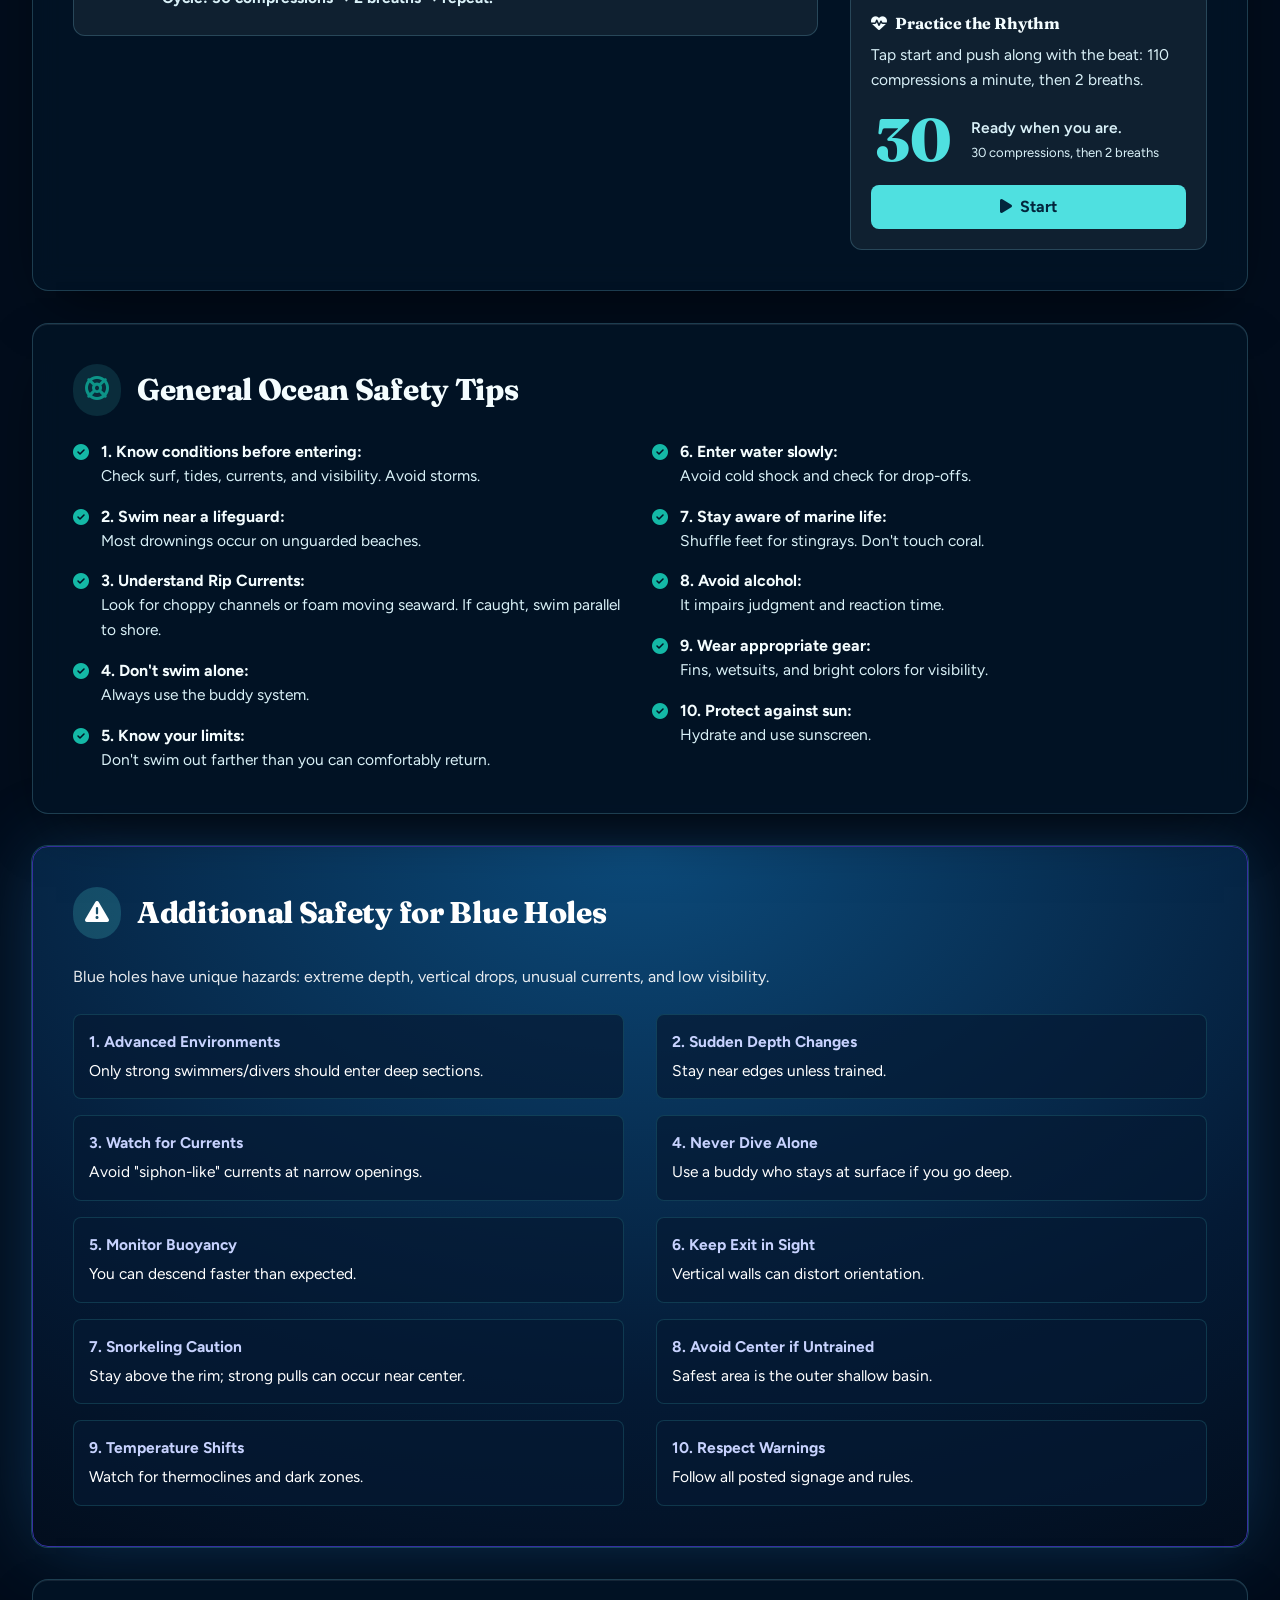
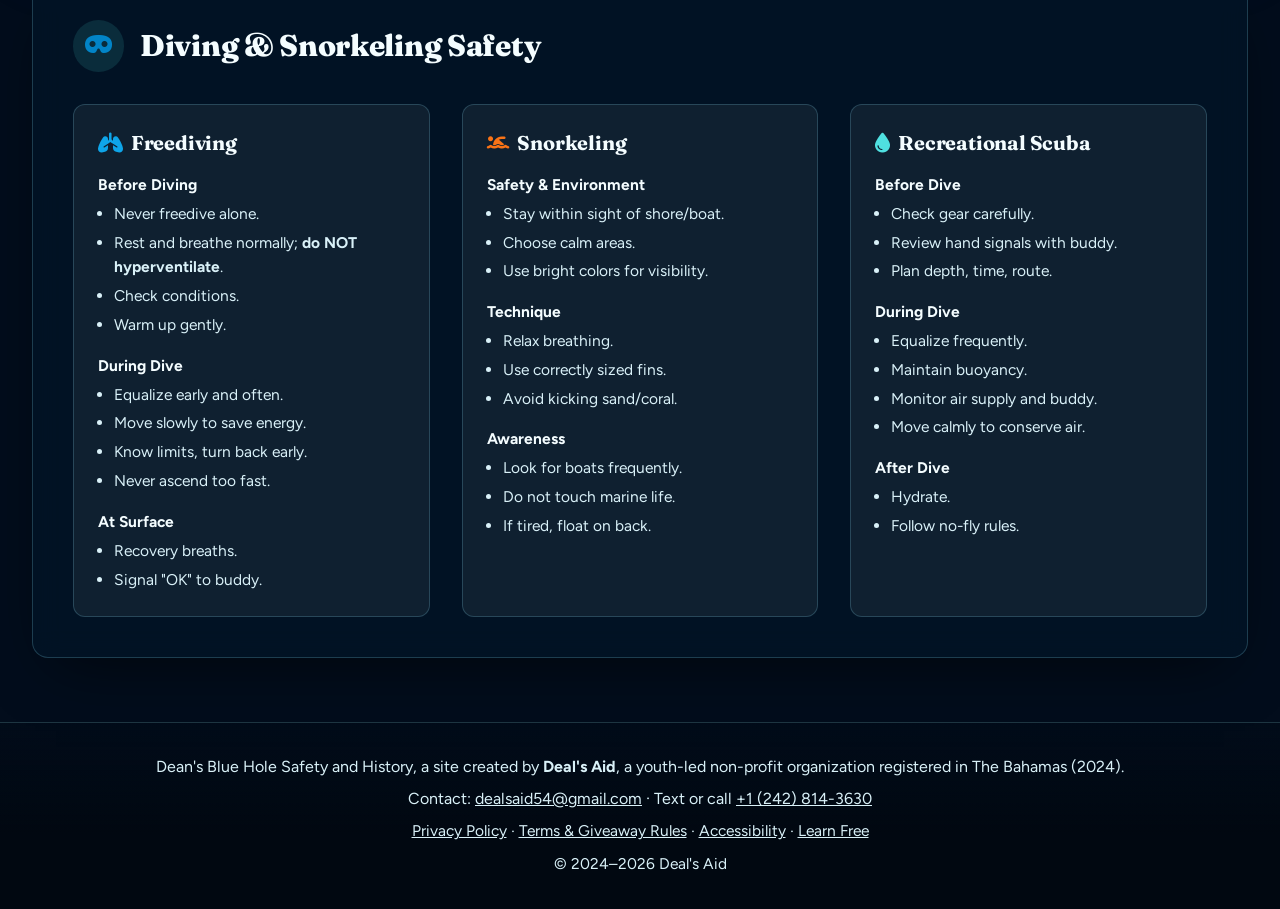
==== commit 712e14b0: "Search-friendly tab title; anti-clickjacking guard, HTTPS upgrade, safe new-tab link, security.txt C" ====
--- a/index.html
+++ b/index.html
@@ -3,7 +3,8 @@
 <head>
     <meta charset="UTF-8">
     <meta name="viewport" content="width=device-width, initial-scale=1.0">
-    <title>dealsaid</title>
+    <script src="frame-guard.js"></script>
+    <title>dealsaid | Dean's Blue Hole Safety &amp; History</title>
     <meta name="description" content="Dean's Blue Hole safety and history from Deal's Aid, a youth-led Bahamian non-profit: water safety and CPR tips, the hole's history, photos, our community work, giveaways and free courses.">
     <link rel="canonical" href="https://dealsaid.org/">
     <meta property="og:type" content="website">
@@ -22,7 +23,7 @@
     
     <!-- Tailwind CSS for styling -->
     <!-- Security: only this site's own files, Google Fonts and Formspree may load -->
-    <meta http-equiv="Content-Security-Policy" content="default-src 'self'; script-src 'self' 'unsafe-inline'; style-src 'self' 'unsafe-inline'; font-src 'self'; img-src 'self' data:; media-src 'self'; connect-src 'self' https://formspree.io; form-action https://formspree.io; base-uri 'self'; object-src 'none'">
+    <meta http-equiv="Content-Security-Policy" content="default-src 'self'; script-src 'self' 'unsafe-inline'; style-src 'self' 'unsafe-inline'; font-src 'self'; img-src 'self' data:; media-src 'self'; connect-src 'self' https://formspree.io; form-action https://formspree.io; base-uri 'self'; object-src 'none'; upgrade-insecure-requests">
     <meta name="referrer" content="strict-origin-when-cross-origin">
     <!-- Styles are built and stored in this repo, not loaded live from a third party -->
     <link rel="stylesheet" href="tailwind.css?v=1">
@@ -884,7 +885,7 @@
                         <p class="text-xs text-blue-700">
                             Please upload your proof of school age (Passport, NIB Card, or School Uniform photo) using our official upload link below:
                         </p>
-                        <a href="https://docs.google.com/forms/d/e/1FAIpQLSfKFqP0ydety-epEUsa8rg2jM3DmjuGqctFqbkDDCn4CmWazg/viewform?usp=publish-editor" target="_blank" class="inline-flex items-center gap-2 text-sm font-bold text-blue-600 hover:text-blue-800 bg-white px-4 py-2.5 rounded-xl border border-blue-300 shadow-sm transition-colors">
+                        <a href="https://docs.google.com/forms/d/e/1FAIpQLSfKFqP0ydety-epEUsa8rg2jM3DmjuGqctFqbkDDCn4CmWazg/viewform?usp=publish-editor" target="_blank" rel="noopener noreferrer" class="inline-flex items-center gap-2 text-sm font-bold text-blue-600 hover:text-blue-800 bg-white px-4 py-2.5 rounded-xl border border-blue-300 shadow-sm transition-colors">
                             <i class="fas fa-external-link-alt"></i> Open Proof of Age Upload Form (Google Form)
                         </a>
                     </div>
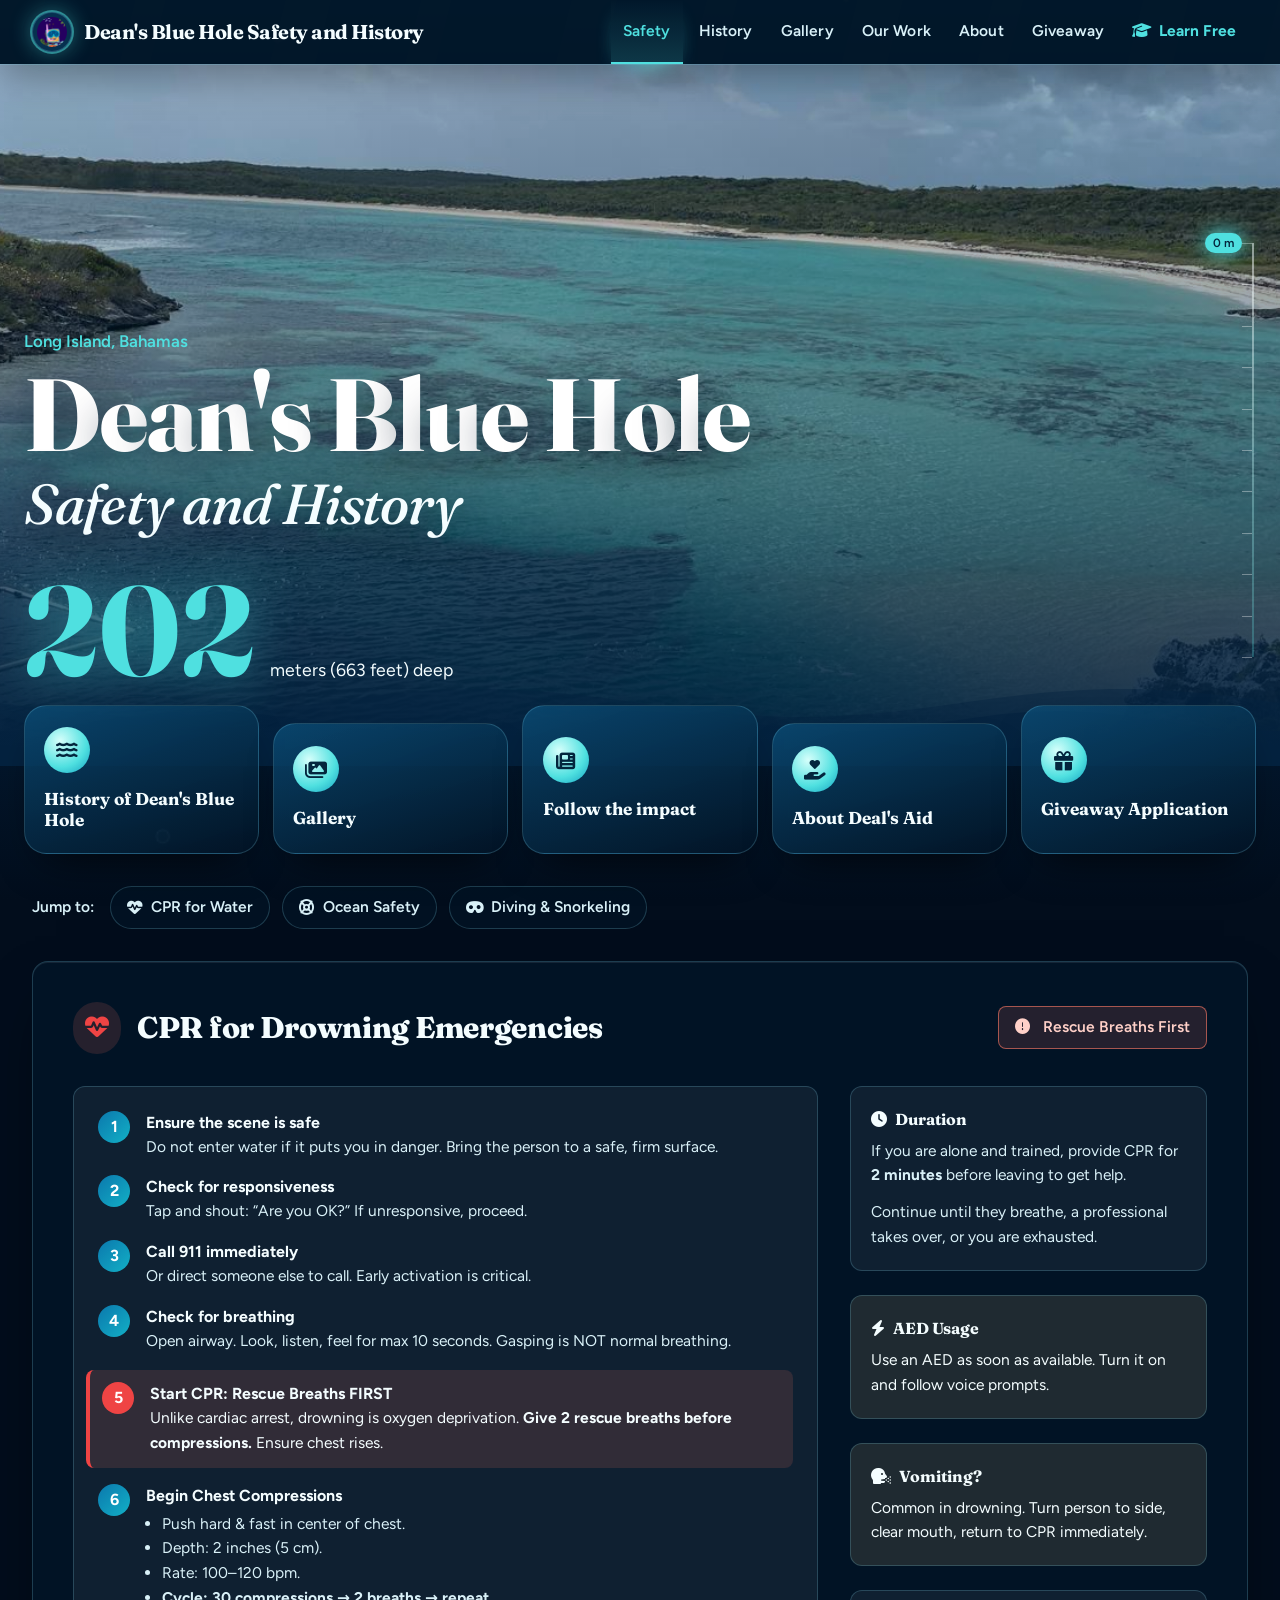
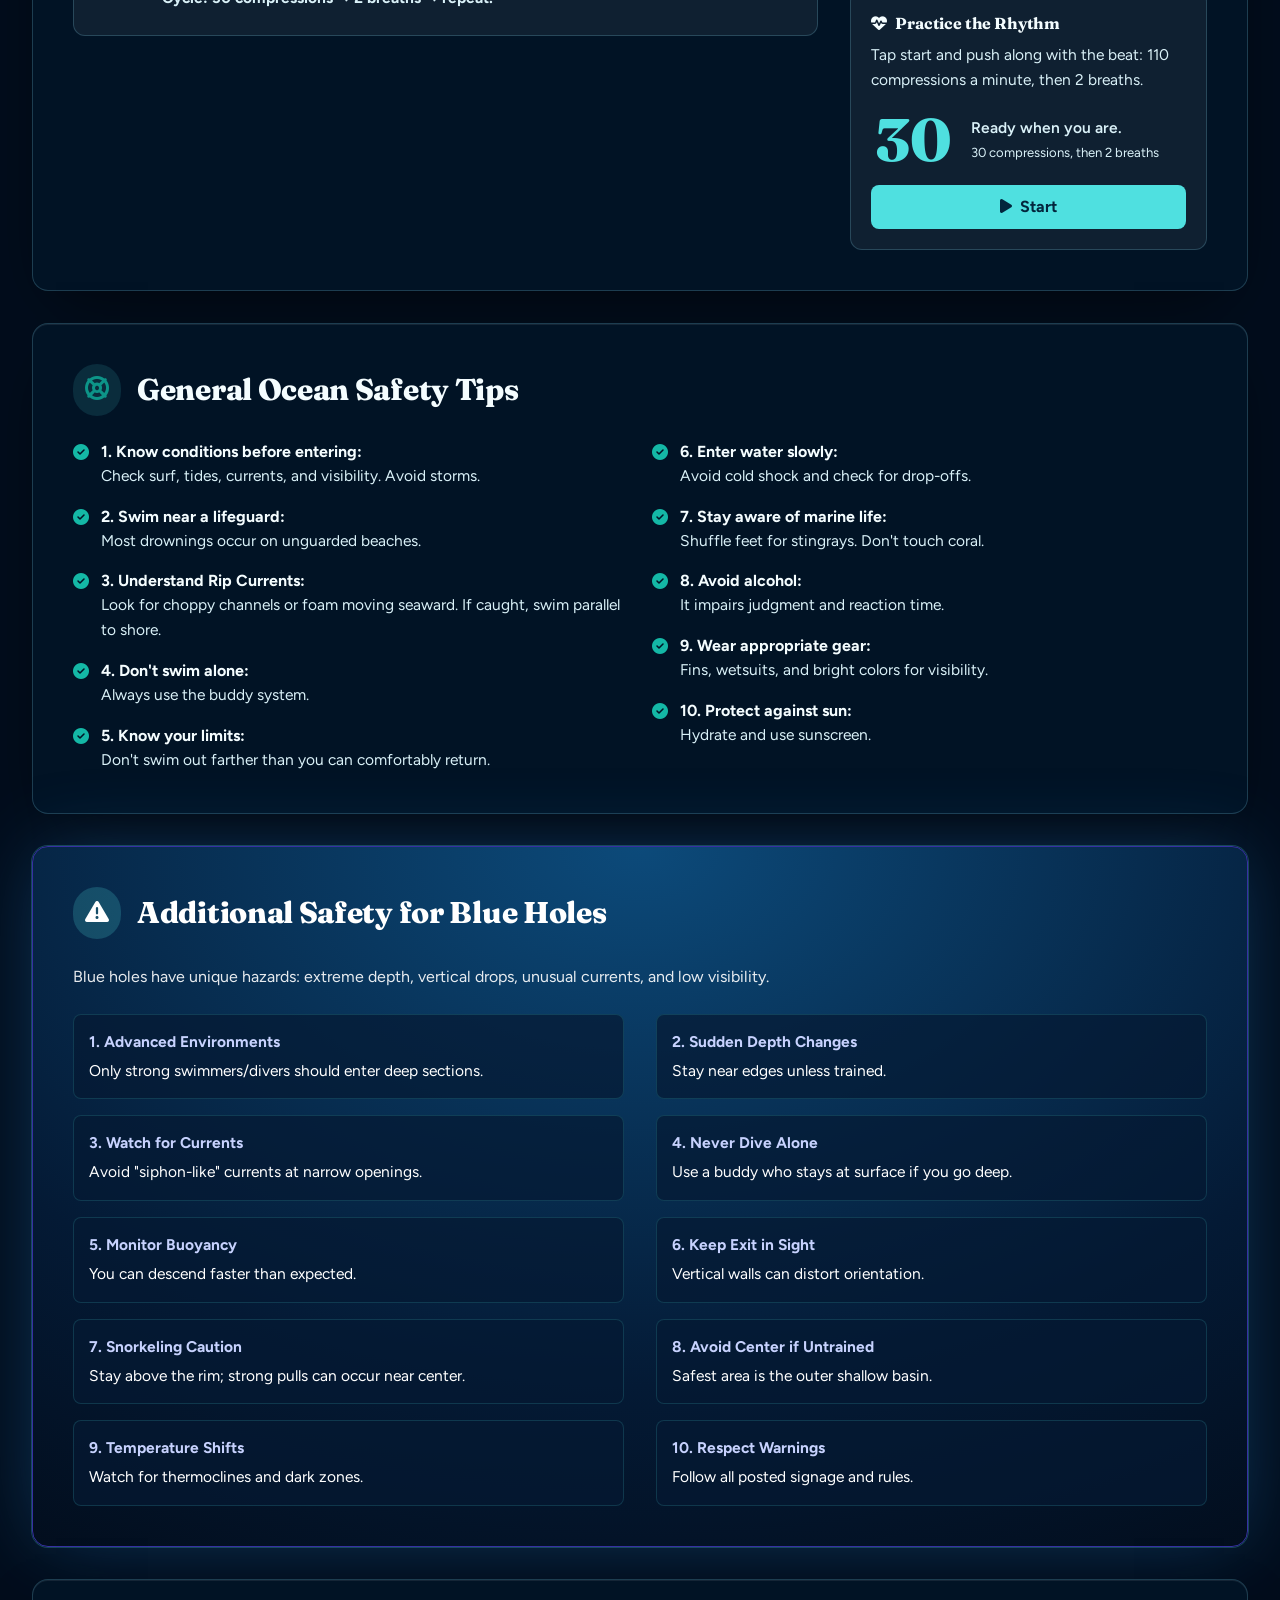
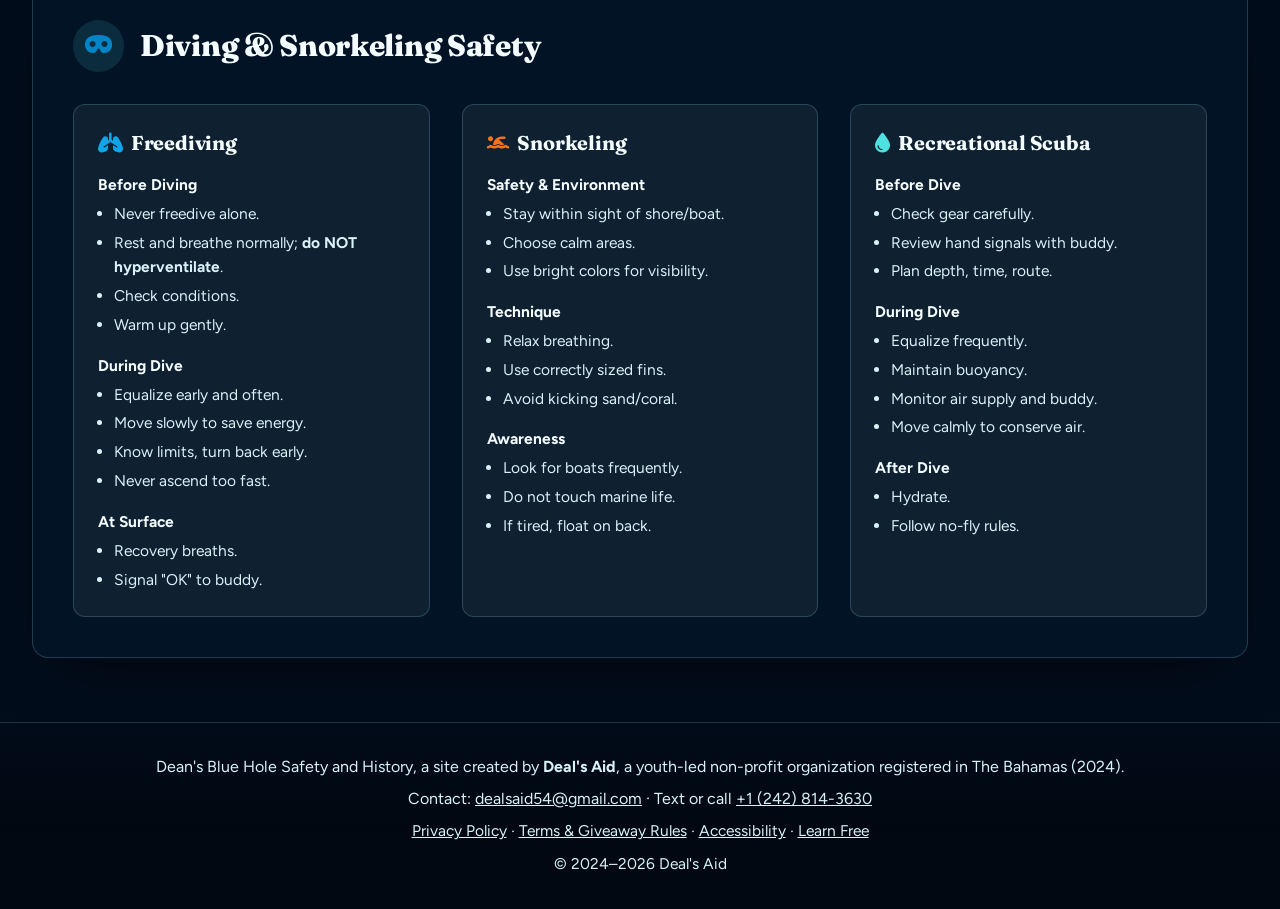
==== commit 31482f48: "Preview: adaptive graphics for slow devices; Junkanoo colour-chapter redesign of the MGT homepage - " ====
--- a/index.html
+++ b/index.html
@@ -4,6 +4,7 @@
     <meta charset="UTF-8">
     <meta name="viewport" content="width=device-width, initial-scale=1.0">
     <script src="frame-guard.js"></script>
+    <script src="perf.js?v=1"></script>
     <title>dealsaid | Dean's Blue Hole Safety &amp; History</title>
     <meta name="description" content="Dean's Blue Hole safety and history from Deal's Aid, a youth-led Bahamian non-profit: water safety and CPR tips, the hole's history, photos, our community work, giveaways and free courses.">
     <link rel="canonical" href="https://dealsaid.org/">
@@ -1123,6 +1124,6 @@
         // Initialize first tab on page load
         switchTab('safety');
     </script>
-    <script src="ocean.js?v=9"></script>
+    <script src="ocean.js?v=12"></script>
 </body>
 </html>
